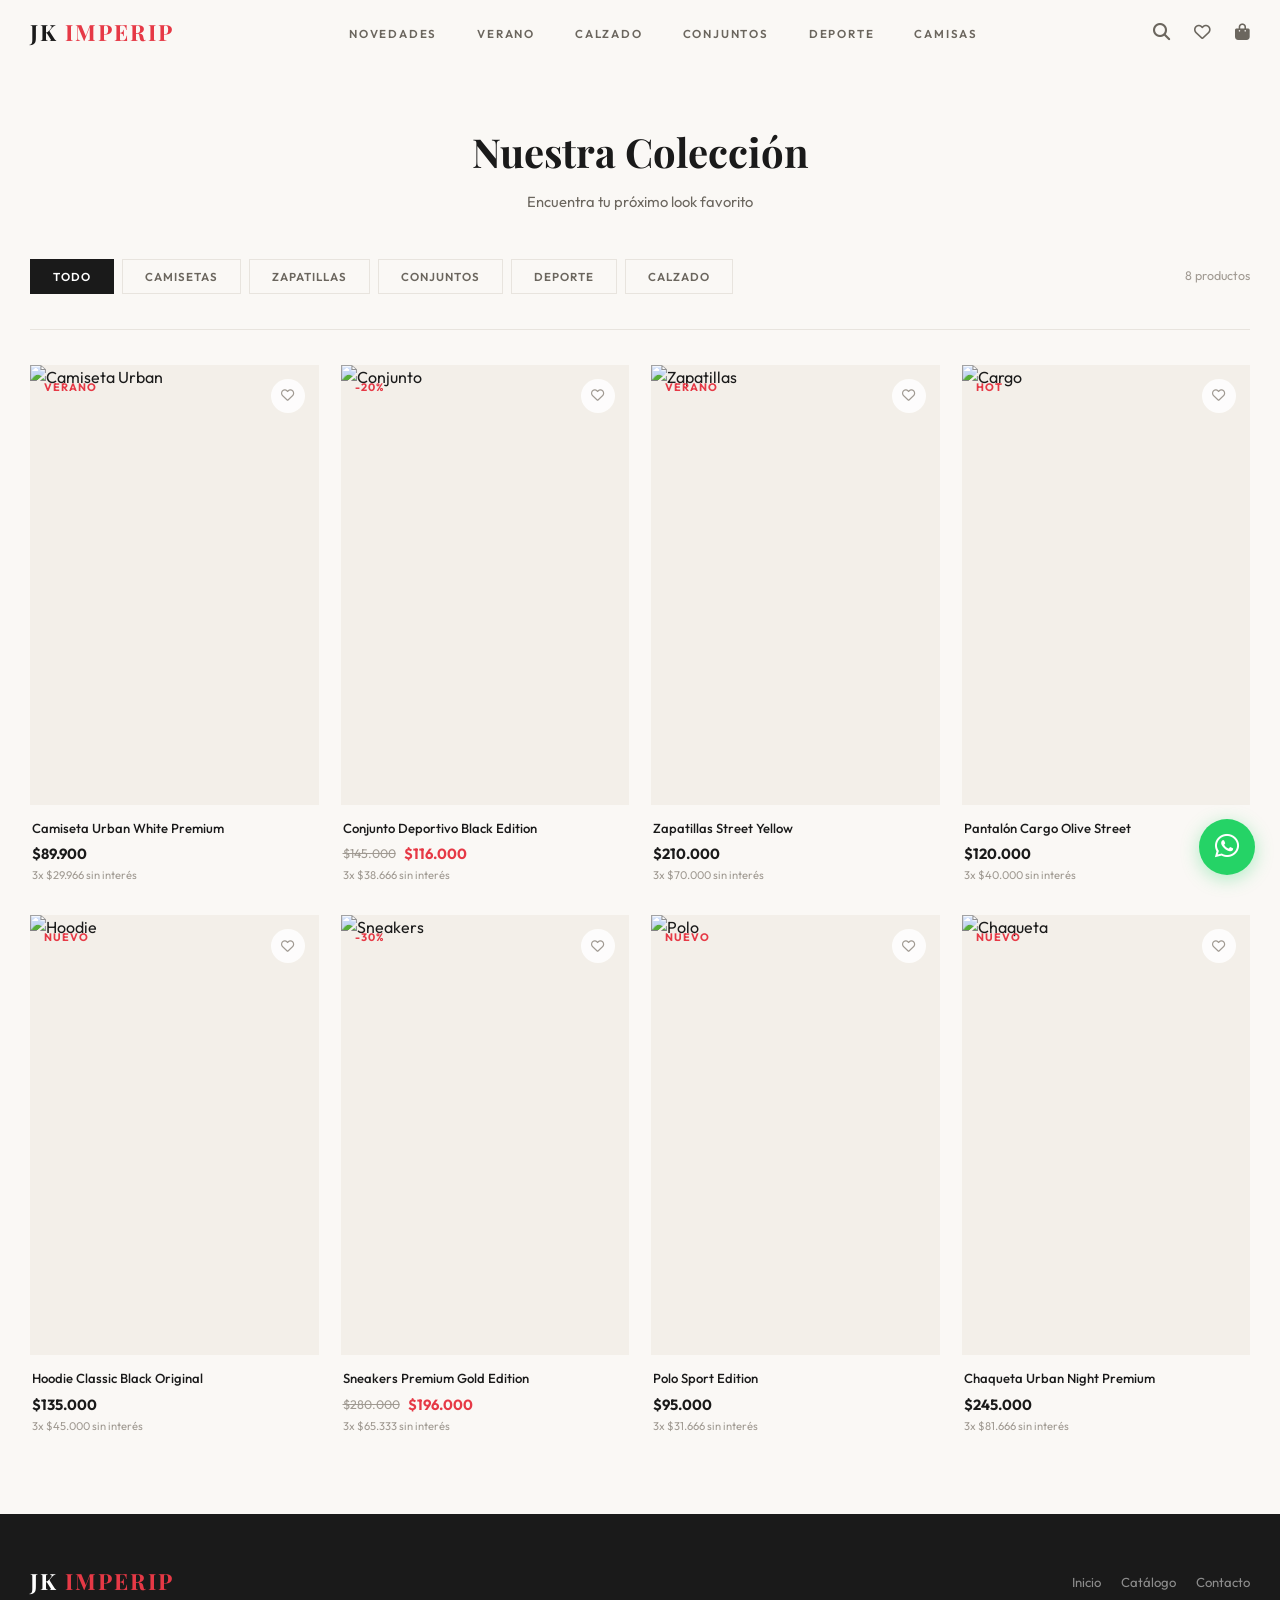
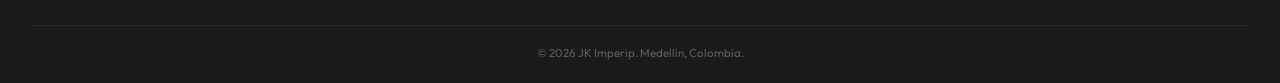
==== catalogo.html @ 135c091f "Add files via upload" ====
<!DOCTYPE html>
<html lang="es">

<head>
    <meta charset="UTF-8">
    <meta name="viewport" content="width=device-width, initial-scale=1.0">
    <title>Catálogo | JK Imperip</title>
    <meta name="description"
        content="Explora la colección completa de JK Imperip. Zapatillas, conjuntos, camisetas y más en moda urbana colombiana.">
    <link rel="preconnect" href="https://fonts.googleapis.com">
    <link rel="preconnect" href="https://fonts.gstatic.com" crossorigin>
    <link
        href="https://fonts.googleapis.com/css2?family=Playfair+Display:ital,wght@0,400;0,500;0,600;0,700;0,800;1,400&family=Outfit:wght@300;400;500;600;700;800&display=swap"
        rel="stylesheet">
    <link rel="stylesheet" href="https://cdnjs.cloudflare.com/ajax/libs/font-awesome/6.5.0/css/all.min.css">
    <style>
        *,
        *::before,
        *::after {
            margin: 0;
            padding: 0;
            box-sizing: border-box
        }

        html {
            scroll-behavior: smooth
        }

        body {
            font-family: 'Outfit', sans-serif;
            background: #faf8f5;
            color: #1a1a1a;
            line-height: 1.6;
            overflow-x: hidden;
            -webkit-font-smoothing: antialiased
        }

        a {
            text-decoration: none;
            color: inherit;
            transition: color .3s
        }

        ul {
            list-style: none
        }

        img {
            max-width: 100%;
            display: block
        }

        button {
            cursor: pointer;
            font-family: 'Outfit', sans-serif;
            border: none;
            background: none
        }

        :root {
            --black: #1a1a1a;
            --white: #fff;
            --cream: #faf8f5;
            --cream2: #f3efe9;
            --accent: #e63946;
            --gray-light: #e8e4de;
            --gray-mid: #a09a92;
            --gray-dark: #6b665e;
            --yellow: #FFD600;
            --font-display: 'Playfair Display', Georgia, serif;
            --font-body: 'Outfit', sans-serif
        }

        .container {
            max-width: 1280px;
            margin: 0 auto;
            padding: 0 30px
        }

        /* Header */
        .header {
            position: fixed;
            top: 0;
            left: 0;
            width: 100%;
            z-index: 1000;
            background: rgba(250, 248, 245, .96);
            backdrop-filter: blur(16px);
            transition: all .35s
        }

        .header.scrolled {
            box-shadow: 0 1px 12px rgba(0, 0, 0, .06)
        }

        .header-inner {
            display: flex;
            justify-content: space-between;
            align-items: center;
            height: 65px;
            max-width: 1280px;
            margin: 0 auto;
            padding: 0 30px
        }

        .logo {
            font-family: var(--font-display);
            font-size: 1.4rem;
            font-weight: 700;
            letter-spacing: 2px;
            text-transform: uppercase
        }

        .logo span {
            color: var(--accent)
        }

        .nav-links {
            display: flex;
            gap: 2.5rem
        }

        .nav-links a {
            font-size: .72rem;
            font-weight: 600;
            letter-spacing: 1.8px;
            text-transform: uppercase;
            color: var(--gray-dark);
            position: relative;
            padding: 4px 0
        }

        .nav-links a:hover {
            color: var(--black)
        }

        .nav-links a::after {
            content: '';
            position: absolute;
            bottom: -2px;
            left: 0;
            width: 0;
            height: 1.5px;
            background: var(--accent);
            transition: width .35s
        }

        .nav-links a:hover::after {
            width: 100%
        }

        .nav-right {
            display: flex;
            align-items: center;
            gap: 1.5rem
        }

        .nav-right a {
            font-size: 1.05rem;
            color: var(--gray-dark)
        }

        .nav-right a:hover {
            color: var(--accent)
        }

        .hamburger {
            display: none;
            flex-direction: column;
            gap: 5px;
            padding: 5px;
            cursor: pointer;
            z-index: 2001
        }

        .hamburger span {
            width: 22px;
            height: 1.5px;
            background: var(--black);
            transition: all .3s;
            display: block
        }

        .hamburger.active span:nth-child(1) {
            transform: rotate(45deg) translate(5px, 5px)
        }

        .hamburger.active span:nth-child(2) {
            opacity: 0
        }

        .hamburger.active span:nth-child(3) {
            transform: rotate(-45deg) translate(5px, -5px)
        }

        .mobile-menu {
            position: fixed;
            top: 0;
            right: -100%;
            width: 100%;
            height: 100vh;
            background: var(--cream);
            z-index: 2000;
            display: flex;
            flex-direction: column;
            justify-content: center;
            align-items: center;
            gap: 2.5rem;
            transition: right .4s
        }

        .mobile-menu.open {
            right: 0
        }

        .mobile-menu a {
            font-family: var(--font-display);
            font-size: 1.6rem;
            font-weight: 500;
            letter-spacing: 2px
        }

        .mobile-menu a:hover {
            color: var(--accent)
        }

        /* Page Title */
        .page-hero {
            padding-top: 120px;
            padding-bottom: 30px;
            text-align: center
        }

        .page-hero h1 {
            font-family: var(--font-display);
            font-size: 2.5rem;
            font-weight: 700;
            margin-bottom: 6px
        }

        .page-hero p {
            color: var(--gray-dark);
            font-size: .92rem
        }

        /* Filter */
        .filter-bar {
            display: flex;
            justify-content: space-between;
            align-items: center;
            flex-wrap: wrap;
            gap: 15px;
            padding: 15px 0 35px;
            border-bottom: 1px solid var(--gray-light);
            margin-bottom: 35px
        }

        .filter-tabs {
            display: flex;
            gap: 8px;
            flex-wrap: wrap
        }

        .filter-tab {
            padding: 9px 22px;
            border: 1px solid var(--gray-light);
            font-size: .72rem;
            font-weight: 600;
            letter-spacing: 1px;
            text-transform: uppercase;
            cursor: pointer;
            transition: all .3s;
            background: transparent;
            color: var(--gray-dark)
        }

        .filter-tab:hover,
        .filter-tab.active {
            background: var(--black);
            color: var(--white);
            border-color: var(--black)
        }

        .filter-count {
            font-size: .78rem;
            color: var(--gray-mid)
        }

        /* Product Grid */
        .product-grid {
            display: grid;
            grid-template-columns: repeat(4, 1fr);
            gap: 22px;
            padding-bottom: 70px
        }

        .pc {
            position: relative;
            overflow: hidden;
            cursor: pointer
        }

        .pc-img-wrap {
            position: relative;
            overflow: hidden;
            background: var(--cream2)
        }

        .pc-img-wrap img {
            width: 100%;
            height: 440px;
            object-fit: cover;
            transition: all .5s
        }

        .pc:hover .pc-img-wrap img {
            transform: scale(1.05)
        }

        .pc-tag {
            position: absolute;
            top: 14px;
            left: 14px;
            font-size: .68rem;
            font-weight: 700;
            letter-spacing: 1px;
            text-transform: uppercase;
            color: var(--accent);
            z-index: 5
        }

        .pc-wish {
            position: absolute;
            top: 14px;
            right: 14px;
            width: 34px;
            height: 34px;
            border-radius: 50%;
            background: rgba(255, 255, 255, .85);
            display: flex;
            align-items: center;
            justify-content: center;
            font-size: .85rem;
            color: var(--gray-mid);
            z-index: 5;
            transition: all .3s;
            cursor: pointer
        }

        .pc-wish:hover,
        .pc-wish.liked {
            color: var(--accent)
        }

        .pc-overlay {
            position: absolute;
            bottom: 0;
            left: 0;
            right: 0;
            background: rgba(255, 255, 255, .96);
            padding: 14px 16px;
            transform: translateY(100%);
            transition: transform .4s;
            z-index: 8
        }

        .pc:hover .pc-overlay {
            transform: translateY(0)
        }

        .pc-sizes {
            display: flex;
            gap: 6px;
            margin-bottom: 10px;
            justify-content: center
        }

        .pc-sizes span {
            width: 32px;
            height: 32px;
            border: 1px solid var(--gray-light);
            display: flex;
            align-items: center;
            justify-content: center;
            font-size: .65rem;
            font-weight: 600;
            cursor: pointer;
            transition: all .2s
        }

        .pc-sizes span:hover,
        .pc-sizes span.sel {
            background: var(--black);
            color: var(--white);
            border-color: var(--black)
        }

        .pc-add {
            width: 100%;
            padding: 11px;
            background: var(--black);
            color: var(--white);
            font-size: .7rem;
            font-weight: 700;
            letter-spacing: 2px;
            text-transform: uppercase;
            display: flex;
            align-items: center;
            justify-content: center;
            gap: 8px;
            transition: background .3s
        }

        .pc-add:hover {
            background: var(--accent)
        }

        .pc-info {
            padding: 14px 2px 8px
        }

        .pc-info h3 {
            font-size: .82rem;
            font-weight: 500;
            color: var(--black);
            margin-bottom: 5px;
            line-height: 1.4
        }

        .pc-price {
            display: flex;
            align-items: center;
            gap: 8px
        }

        .pc-price .old {
            font-size: .78rem;
            color: var(--gray-mid);
            text-decoration: line-through
        }

        .pc-price .now {
            font-size: .92rem;
            font-weight: 700;
            color: var(--accent)
        }

        .pc-price .regular {
            font-size: .92rem;
            font-weight: 700;
            color: var(--black)
        }

        .pc-installment {
            font-size: .7rem;
            color: var(--gray-mid);
            margin-top: 2px
        }

        /* Footer */
        .footer {
            background: var(--black);
            color: var(--white);
            padding: 50px 0 20px
        }

        .footer-inner {
            display: flex;
            justify-content: space-between;
            align-items: center;
            flex-wrap: wrap;
            gap: 20px
        }

        .footer-links {
            display: flex;
            gap: 20px
        }

        .footer-links a {
            color: rgba(255, 255, 255, .5);
            font-size: .82rem
        }

        .footer-links a:hover {
            color: var(--accent)
        }

        .footer-copy {
            width: 100%;
            text-align: center;
            margin-top: 25px;
            padding-top: 18px;
            border-top: 1px solid rgba(255, 255, 255, .06);
            color: rgba(255, 255, 255, .3);
            font-size: .72rem
        }

        /* WhatsApp */
        .wa-btn {
            position: fixed;
            bottom: 25px;
            right: 25px;
            width: 56px;
            height: 56px;
            border-radius: 50%;
            background: #25D366;
            color: #fff;
            font-size: 1.7rem;
            display: flex;
            align-items: center;
            justify-content: center;
            z-index: 999;
            box-shadow: 0 4px 18px rgba(37, 211, 102, .35);
            transition: all .3s
        }

        .wa-btn:hover {
            transform: scale(1.1);
            color: #fff
        }

        @media(max-width:1024px) {
            .nav-links {
                display: none
            }

            .hamburger {
                display: flex
            }

            .product-grid {
                grid-template-columns: repeat(2, 1fr)
            }
        }

        @media(max-width:600px) {
            .header-inner {
                height: 56px;
                padding: 0 16px
            }

            .container {
                padding: 0 16px
            }

            .page-hero {
                padding-top: 90px
            }

            .page-hero h1 {
                font-size: 1.8rem
            }

            .product-grid {
                grid-template-columns: repeat(2, 1fr);
                gap: 10px
            }

            .pc-img-wrap img {
                height: 260px
            }

            .pc-overlay {
                display: none
            }

            .filter-tab {
                padding: 7px 14px;
                font-size: .65rem
            }
        }
    </style>
</head>

<body>

    <header class="header" id="header">
        <div class="header-inner">
            <a href="index.html" class="logo">JK<span> Imperip</span></a>
            <ul class="nav-links">
                <li><a href="catalogo.html">Novedades</a></li>
                <li><a href="catalogo.html">Verano</a></li>
                <li><a href="catalogo.html">Calzado</a></li>
                <li><a href="catalogo.html">Conjuntos</a></li>
                <li><a href="catalogo.html">Deporte</a></li>
                <li><a href="catalogo.html">Camisas</a></li>
            </ul>
            <div class="nav-right">
                <a href="#"><i class="fa-solid fa-magnifying-glass"></i></a>
                <a href="#"><i class="fa-regular fa-heart"></i></a>
                <a href="#"><i class="fa-solid fa-bag-shopping"></i></a>
                <button class="hamburger" id="hamburger"><span></span><span></span><span></span></button>
            </div>
        </div>
    </header>

    <nav class="mobile-menu" id="mobileMenu">
        <a href="index.html">Inicio</a><a href="catalogo.html">Catálogo</a><a href="contacto.html">Contacto</a>
    </nav>

    <div class="container">
        <div class="page-hero">
            <h1>Nuestra Colección</h1>
            <p>Encuentra tu próximo look favorito</p>
        </div>

        <div class="filter-bar">
            <div class="filter-tabs">
                <button class="filter-tab active">Todo</button>
                <button class="filter-tab">Camisetas</button>
                <button class="filter-tab">Zapatillas</button>
                <button class="filter-tab">Conjuntos</button>
                <button class="filter-tab">Deporte</button>
                <button class="filter-tab">Calzado</button>
            </div>
            <span class="filter-count">8 productos</span>
        </div>

        <div class="product-grid">
            <div class="pc">
                <div class="pc-img-wrap"><span class="pc-tag">Verano</span><button class="pc-wish"><i
                            class="fa-regular fa-heart"></i></button><img
                        src="https://images.unsplash.com/photo-1521572163474-6864f9cf17ab?w=500&q=80"
                        alt="Camiseta Urban">
                    <div class="pc-overlay">
                        <div class="pc-sizes"><span>S</span><span class="sel">M</span><span>L</span><span>XL</span>
                        </div><button class="pc-add">Agregar al Carrito <i
                                class="fa-solid fa-chevron-right"></i></button>
                    </div>
                </div>
                <div class="pc-info">
                    <h3>Camiseta Urban White Premium</h3>
                    <div class="pc-price"><span class="regular">$89.900</span></div>
                    <p class="pc-installment">3x $29.966 sin interés</p>
                </div>
            </div>

            <div class="pc">
                <div class="pc-img-wrap"><span class="pc-tag">-20%</span><button class="pc-wish"><i
                            class="fa-regular fa-heart"></i></button><img
                        src="https://images.unsplash.com/photo-1515886657613-9f3515b0c78f?w=500&q=80" alt="Conjunto">
                    <div class="pc-overlay">
                        <div class="pc-sizes"><span>S</span><span>M</span><span class="sel">L</span><span>XL</span>
                        </div><button class="pc-add">Agregar al Carrito <i
                                class="fa-solid fa-chevron-right"></i></button>
                    </div>
                </div>
                <div class="pc-info">
                    <h3>Conjunto Deportivo Black Edition</h3>
                    <div class="pc-price"><span class="old">$145.000</span><span class="now">$116.000</span></div>
                    <p class="pc-installment">3x $38.666 sin interés</p>
                </div>
            </div>

            <div class="pc">
                <div class="pc-img-wrap"><span class="pc-tag">Verano</span><button class="pc-wish"><i
                            class="fa-regular fa-heart"></i></button><img
                        src="https://images.unsplash.com/photo-1542291026-7eec264c27ff?w=500&q=80" alt="Zapatillas">
                    <div class="pc-overlay">
                        <div class="pc-sizes"><span>38</span><span>39</span><span
                                class="sel">40</span><span>41</span><span>42</span></div><button class="pc-add">Agregar
                            al Carrito <i class="fa-solid fa-chevron-right"></i></button>
                    </div>
                </div>
                <div class="pc-info">
                    <h3>Zapatillas Street Yellow</h3>
                    <div class="pc-price"><span class="regular">$210.000</span></div>
                    <p class="pc-installment">3x $70.000 sin interés</p>
                </div>
            </div>

            <div class="pc">
                <div class="pc-img-wrap"><span class="pc-tag">Hot</span><button class="pc-wish"><i
                            class="fa-regular fa-heart"></i></button><img
                        src="https://images.unsplash.com/photo-1594938298603-c8148c4dae35?w=500&q=80" alt="Cargo">
                    <div class="pc-overlay">
                        <div class="pc-sizes"><span>28</span><span class="sel">30</span><span>32</span><span>34</span>
                        </div><button class="pc-add">Agregar al Carrito <i
                                class="fa-solid fa-chevron-right"></i></button>
                    </div>
                </div>
                <div class="pc-info">
                    <h3>Pantalón Cargo Olive Street</h3>
                    <div class="pc-price"><span class="regular">$120.000</span></div>
                    <p class="pc-installment">3x $40.000 sin interés</p>
                </div>
            </div>

            <div class="pc">
                <div class="pc-img-wrap"><span class="pc-tag">Nuevo</span><button class="pc-wish"><i
                            class="fa-regular fa-heart"></i></button><img
                        src="https://images.unsplash.com/photo-1576566588028-4147f3842f27?w=500&q=80" alt="Hoodie">
                    <div class="pc-overlay">
                        <div class="pc-sizes"><span>S</span><span>M</span><span>L</span><span class="sel">XL</span>
                        </div><button class="pc-add">Agregar al Carrito <i
                                class="fa-solid fa-chevron-right"></i></button>
                    </div>
                </div>
                <div class="pc-info">
                    <h3>Hoodie Classic Black Original</h3>
                    <div class="pc-price"><span class="regular">$135.000</span></div>
                    <p class="pc-installment">3x $45.000 sin interés</p>
                </div>
            </div>

            <div class="pc">
                <div class="pc-img-wrap"><span class="pc-tag">-30%</span><button class="pc-wish"><i
                            class="fa-regular fa-heart"></i></button><img
                        src="https://images.unsplash.com/photo-1539185441755-769473a23570?w=500&q=80" alt="Sneakers">
                    <div class="pc-overlay">
                        <div class="pc-sizes"><span>38</span><span>39</span><span class="sel">40</span><span>41</span>
                        </div><button class="pc-add">Agregar al Carrito <i
                                class="fa-solid fa-chevron-right"></i></button>
                    </div>
                </div>
                <div class="pc-info">
                    <h3>Sneakers Premium Gold Edition</h3>
                    <div class="pc-price"><span class="old">$280.000</span><span class="now">$196.000</span></div>
                    <p class="pc-installment">3x $65.333 sin interés</p>
                </div>
            </div>

            <div class="pc">
                <div class="pc-img-wrap"><span class="pc-tag">Nuevo</span><button class="pc-wish"><i
                            class="fa-regular fa-heart"></i></button><img
                        src="https://images.unsplash.com/photo-1618354691373-d851c5c3a990?w=500&q=80" alt="Polo">
                    <div class="pc-overlay">
                        <div class="pc-sizes"><span>S</span><span class="sel">M</span><span>L</span><span>XL</span>
                        </div><button class="pc-add">Agregar al Carrito <i
                                class="fa-solid fa-chevron-right"></i></button>
                    </div>
                </div>
                <div class="pc-info">
                    <h3>Polo Sport Edition</h3>
                    <div class="pc-price"><span class="regular">$95.000</span></div>
                    <p class="pc-installment">3x $31.666 sin interés</p>
                </div>
            </div>

            <div class="pc">
                <div class="pc-img-wrap"><span class="pc-tag">Nuevo</span><button class="pc-wish"><i
                            class="fa-regular fa-heart"></i></button><img
                        src="https://images.unsplash.com/photo-1551028719-00167b16eac5?w=500&q=80" alt="Chaqueta">
                    <div class="pc-overlay">
                        <div class="pc-sizes"><span>S</span><span class="sel">M</span><span>L</span><span>XL</span>
                        </div><button class="pc-add">Agregar al Carrito <i
                                class="fa-solid fa-chevron-right"></i></button>
                    </div>
                </div>
                <div class="pc-info">
                    <h3>Chaqueta Urban Night Premium</h3>
                    <div class="pc-price"><span class="regular">$245.000</span></div>
                    <p class="pc-installment">3x $81.666 sin interés</p>
                </div>
            </div>
        </div>
    </div>

    <footer class="footer">
        <div class="container">
            <div class="footer-inner">
                <div class="logo">JK<span> Imperip</span></div>
                <div class="footer-links"><a href="index.html">Inicio</a><a href="catalogo.html">Catálogo</a><a
                        href="contacto.html">Contacto</a></div>
            </div>
            <div class="footer-copy">
                <p>&copy; 2026 JK Imperip. Medellín, Colombia.</p>
            </div>
        </div>
    </footer>

    <a href="https://wa.me/573000000000" class="wa-btn" target="_blank" rel="noopener"><i
            class="fa-brands fa-whatsapp"></i></a>

    <script>
        document.addEventListener('DOMContentLoaded', function () {
            var hb = document.getElementById('hamburger'), mm = document.getElementById('mobileMenu');
            hb.addEventListener('click', function () { hb.classList.toggle('active'); mm.classList.toggle('open'); document.body.style.overflow = mm.classList.contains('open') ? 'hidden' : ''; });
            window.addEventListener('scroll', function () { document.getElementById('header').classList.toggle('scrolled', window.scrollY > 40); });
            var tabs = document.querySelectorAll('.filter-tab');
            for (var i = 0; i < tabs.length; i++) { tabs[i].addEventListener('click', function () { for (var j = 0; j < tabs.length; j++)tabs[j].classList.remove('active'); this.classList.add('active'); }); }
            var hearts = document.querySelectorAll('.pc-wish');
            for (var h = 0; h < hearts.length; h++) { hearts[h].addEventListener('click', function () { this.classList.toggle('liked'); var ic = this.querySelector('i'); if (this.classList.contains('liked')) { ic.classList.remove('fa-regular'); ic.classList.add('fa-solid'); } else { ic.classList.remove('fa-solid'); ic.classList.add('fa-regular'); } }); }
            var sizes = document.querySelectorAll('.pc-sizes span');
            for (var s = 0; s < sizes.length; s++) { sizes[s].addEventListener('click', function (e) { e.stopPropagation(); var sb = this.parentElement.querySelectorAll('span'); for (var k = 0; k < sb.length; k++)sb[k].classList.remove('sel'); this.classList.add('sel'); }); }
        });
    </script>
</body>

</html>
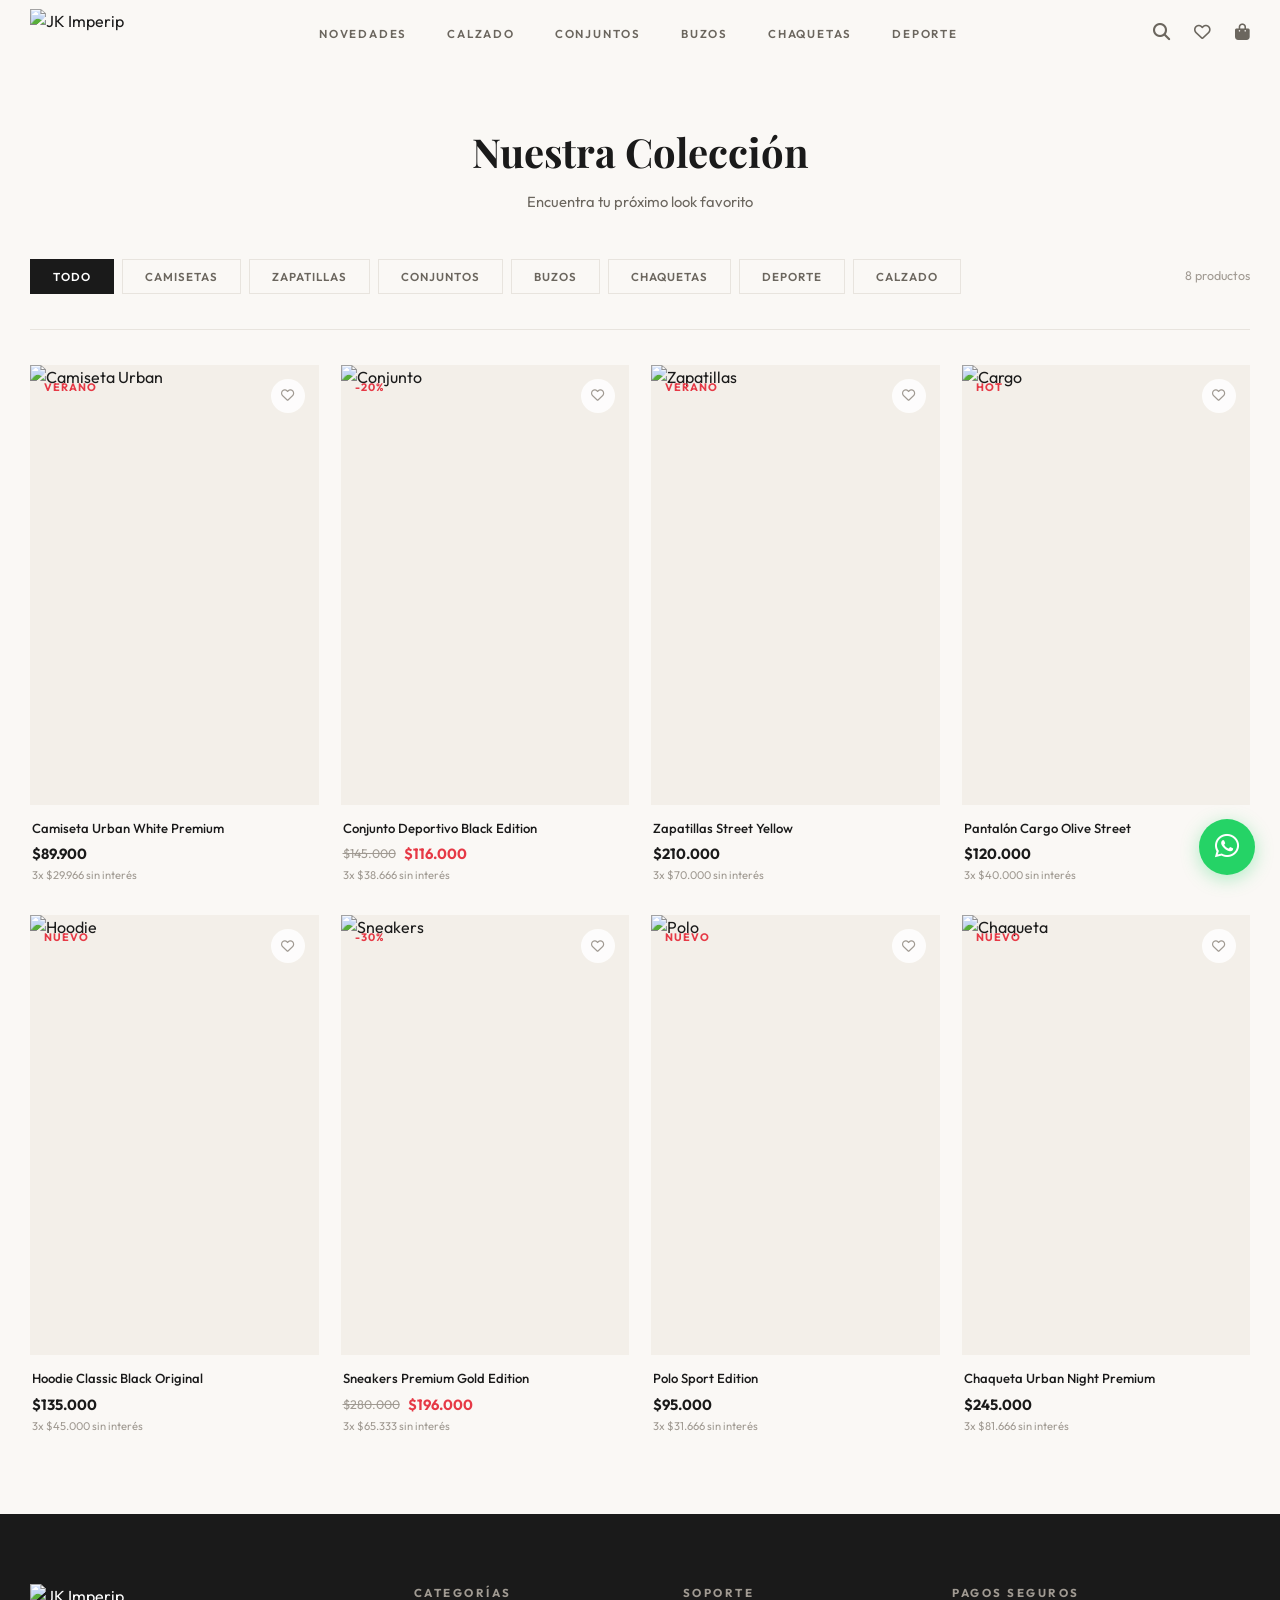
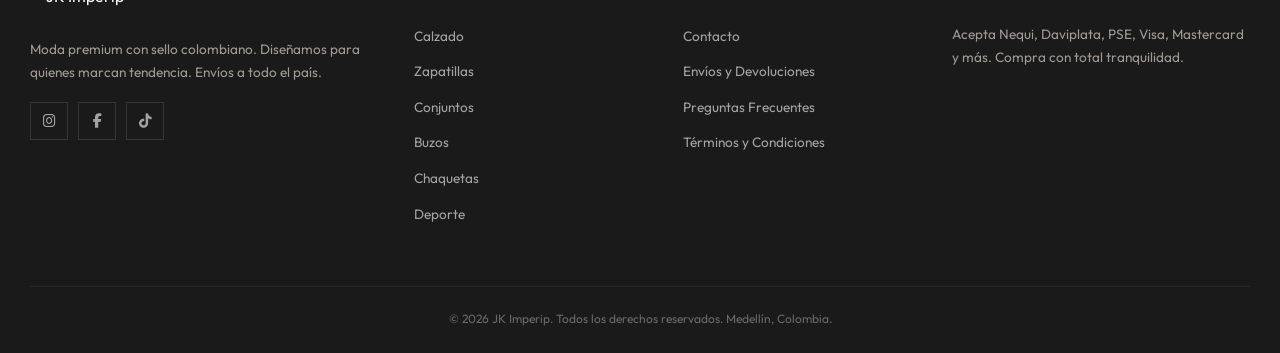
==== commit 2c6da244: "Add files via upload" ====
--- a/catalogo.html
+++ b/catalogo.html
@@ -104,15 +104,23 @@
         }
 
         .logo {
-            font-family: var(--font-display);
-            font-size: 1.4rem;
-            font-weight: 700;
-            letter-spacing: 2px;
-            text-transform: uppercase
-        }
-
-        .logo span {
-            color: var(--accent)
+            display: flex;
+            align-items: center
+        }
+
+        .logo img {
+            height: 48px;
+            width: auto;
+            object-fit: contain;
+            transition: opacity .3s
+        }
+
+        .logo:hover img {
+            opacity: 0.85
+        }
+
+        .footer .logo img {
+            height: 40px
         }
 
         .nav-links {
@@ -461,39 +469,78 @@
         .footer {
             background: var(--black);
             color: var(--white);
-            padding: 50px 0 20px
-        }
-
-        .footer-inner {
-            display: flex;
-            justify-content: space-between;
+            padding: 70px 0 25px
+        }
+
+        .footer-grid {
+            display: grid;
+            grid-template-columns: 1.5fr 1fr 1fr 1.3fr;
+            gap: 40px;
+            margin-bottom: 50px
+        }
+
+        .footer-col .logo {
+            margin-bottom: 14px
+        }
+
+        .footer-col>p {
+            color: var(--gray-mid);
+            font-size: .85rem;
+            line-height: 1.7
+        }
+
+        .footer-col h4 {
+            font-size: .72rem;
+            font-weight: 700;
+            text-transform: uppercase;
+            letter-spacing: 2.5px;
+            margin-bottom: 20px;
+            color: var(--gray-mid)
+        }
+
+        .footer-col ul li {
+            margin-bottom: 10px
+        }
+
+        .footer-col ul li a {
+            color: rgba(255, 255, 255, .6);
+            font-size: .85rem
+        }
+
+        .footer-col ul li a:hover {
+            color: #FFD600
+        }
+
+        .social-icons {
+            display: flex;
+            gap: 10px;
+            margin-top: 18px
+        }
+
+        .social-icons a {
+            width: 38px;
+            height: 38px;
+            border: 1px solid rgba(255, 255, 255, .12);
+            display: flex;
             align-items: center;
-            flex-wrap: wrap;
-            gap: 20px
-        }
-
-        .footer-links {
-            display: flex;
-            gap: 20px
-        }
-
-        .footer-links a {
-            color: rgba(255, 255, 255, .5);
-            font-size: .82rem
-        }
-
-        .footer-links a:hover {
-            color: var(--accent)
-        }
-
-        .footer-copy {
-            width: 100%;
+            justify-content: center;
+            color: rgba(255, 255, 255, .6);
+            font-size: .9rem;
+            transition: all .3s
+        }
+
+        .social-icons a:hover {
+            background: var(--accent);
+            color: var(--white);
+            border-color: var(--accent)
+        }
+
+        .footer-bottom {
+            border-top: 1px solid rgba(255, 255, 255, .06);
+            padding-top: 22px;
             text-align: center;
-            margin-top: 25px;
-            padding-top: 18px;
-            border-top: 1px solid rgba(255, 255, 255, .06);
-            color: rgba(255, 255, 255, .3);
-            font-size: .72rem
+            color: rgba(255, 255, 255, .35);
+            font-size: .75rem
         }
 
         /* WhatsApp */
@@ -512,7 +559,8 @@
             justify-content: center;
             z-index: 999;
             box-shadow: 0 4px 18px rgba(37, 211, 102, .35);
-            transition: all .3s
+            transition: all .3s;
+            animation: wapulse 2.5s infinite
         }
 
         .wa-btn:hover {
@@ -520,6 +568,18 @@
             color: #fff
         }
 
+        @keyframes wapulse {
+
+            0%,
+            100% {
+                box-shadow: 0 4px 18px rgba(37, 211, 102, .35)
+            }
+
+            50% {
+                box-shadow: 0 4px 30px rgba(37, 211, 102, .6)
+            }
+        }
+
         @media(max-width:1024px) {
             .nav-links {
                 display: none
@@ -531,6 +591,11 @@
 
             .product-grid {
                 grid-template-columns: repeat(2, 1fr)
+            }
+
+            .footer-grid {
+                grid-template-columns: 1fr 1fr;
+                gap: 30px
             }
         }
 
@@ -569,6 +634,11 @@
                 padding: 7px 14px;
                 font-size: .65rem
             }
+
+            .footer-grid {
+                grid-template-columns: 1fr;
+                gap: 25px
+            }
         }
     </style>
 </head>
@@ -577,26 +647,33 @@
 
     <header class="header" id="header">
         <div class="header-inner">
-            <a href="index.html" class="logo">JK<span> Imperip</span></a>
+            <a href="index.html" class="logo"><img
+                    src="https://cdn.shopify.com/s/files/1/0999/1615/2913/files/image_Pippit_202602232041-removebg-preview.png?v=1771897354"
+                    alt="JK Imperip"></a>
             <ul class="nav-links">
                 <li><a href="catalogo.html">Novedades</a></li>
-                <li><a href="catalogo.html">Verano</a></li>
                 <li><a href="catalogo.html">Calzado</a></li>
                 <li><a href="catalogo.html">Conjuntos</a></li>
+                <li><a href="index.html#buzos">Buzos</a></li>
+                <li><a href="index.html#chaquetas">Chaquetas</a></li>
                 <li><a href="catalogo.html">Deporte</a></li>
-                <li><a href="catalogo.html">Camisas</a></li>
             </ul>
             <div class="nav-right">
-                <a href="#"><i class="fa-solid fa-magnifying-glass"></i></a>
-                <a href="#"><i class="fa-regular fa-heart"></i></a>
-                <a href="#"><i class="fa-solid fa-bag-shopping"></i></a>
-                <button class="hamburger" id="hamburger"><span></span><span></span><span></span></button>
+                <a href="#" title="Buscar"><i class="fa-solid fa-magnifying-glass"></i></a>
+                <a href="#" title="Favoritos"><i class="fa-regular fa-heart"></i></a>
+                <a href="#" title="Carrito"><i class="fa-solid fa-bag-shopping"></i></a>
+                <button class="hamburger" id="hamburger"
+                    aria-label="Menú"><span></span><span></span><span></span></button>
             </div>
         </div>
     </header>
 
     <nav class="mobile-menu" id="mobileMenu">
-        <a href="index.html">Inicio</a><a href="catalogo.html">Catálogo</a><a href="contacto.html">Contacto</a>
+        <a href="index.html">Inicio</a>
+        <a href="catalogo.html">Catálogo</a>
+        <a href="index.html#buzos">Buzos</a>
+        <a href="index.html#chaquetas">Chaquetas</a>
+        <a href="contacto.html">Contacto</a>
     </nav>
 
     <div class="container">
@@ -611,6 +688,8 @@
                 <button class="filter-tab">Camisetas</button>
                 <button class="filter-tab">Zapatillas</button>
                 <button class="filter-tab">Conjuntos</button>
+                <button class="filter-tab">Buzos</button>
+                <button class="filter-tab">Chaquetas</button>
                 <button class="filter-tab">Deporte</button>
                 <button class="filter-tab">Calzado</button>
             </div>
@@ -619,8 +698,8 @@
 
         <div class="product-grid">
             <div class="pc">
-                <div class="pc-img-wrap"><span class="pc-tag">Verano</span><button class="pc-wish"><i
-                            class="fa-regular fa-heart"></i></button><img
+                <div class="pc-img-wrap"><span class="pc-tag">Verano</span><button class="pc-wish"
+                        aria-label="Favorito"><i class="fa-regular fa-heart"></i></button><img
                         src="https://images.unsplash.com/photo-1521572163474-6864f9cf17ab?w=500&q=80"
                         alt="Camiseta Urban">
                     <div class="pc-overlay">
@@ -637,8 +716,8 @@
             </div>
 
             <div class="pc">
-                <div class="pc-img-wrap"><span class="pc-tag">-20%</span><button class="pc-wish"><i
-                            class="fa-regular fa-heart"></i></button><img
+                <div class="pc-img-wrap"><span class="pc-tag">-20%</span><button class="pc-wish"
+                        aria-label="Favorito"><i class="fa-regular fa-heart"></i></button><img
                         src="https://images.unsplash.com/photo-1515886657613-9f3515b0c78f?w=500&q=80" alt="Conjunto">
                     <div class="pc-overlay">
                         <div class="pc-sizes"><span>S</span><span>M</span><span class="sel">L</span><span>XL</span>
@@ -654,8 +733,8 @@
             </div>
 
             <div class="pc">
-                <div class="pc-img-wrap"><span class="pc-tag">Verano</span><button class="pc-wish"><i
-                            class="fa-regular fa-heart"></i></button><img
+                <div class="pc-img-wrap"><span class="pc-tag">Verano</span><button class="pc-wish"
+                        aria-label="Favorito"><i class="fa-regular fa-heart"></i></button><img
                         src="https://images.unsplash.com/photo-1542291026-7eec264c27ff?w=500&q=80" alt="Zapatillas">
                     <div class="pc-overlay">
                         <div class="pc-sizes"><span>38</span><span>39</span><span
@@ -671,7 +750,7 @@
             </div>
 
             <div class="pc">
-                <div class="pc-img-wrap"><span class="pc-tag">Hot</span><button class="pc-wish"><i
+                <div class="pc-img-wrap"><span class="pc-tag">Hot</span><button class="pc-wish" aria-label="Favorito"><i
                             class="fa-regular fa-heart"></i></button><img
                         src="https://images.unsplash.com/photo-1594938298603-c8148c4dae35?w=500&q=80" alt="Cargo">
                     <div class="pc-overlay">
@@ -688,8 +767,8 @@
             </div>
 
             <div class="pc">
-                <div class="pc-img-wrap"><span class="pc-tag">Nuevo</span><button class="pc-wish"><i
-                            class="fa-regular fa-heart"></i></button><img
+                <div class="pc-img-wrap"><span class="pc-tag">Nuevo</span><button class="pc-wish"
+                        aria-label="Favorito"><i class="fa-regular fa-heart"></i></button><img
                         src="https://images.unsplash.com/photo-1576566588028-4147f3842f27?w=500&q=80" alt="Hoodie">
                     <div class="pc-overlay">
                         <div class="pc-sizes"><span>S</span><span>M</span><span>L</span><span class="sel">XL</span>
@@ -705,8 +784,8 @@
             </div>
 
             <div class="pc">
-                <div class="pc-img-wrap"><span class="pc-tag">-30%</span><button class="pc-wish"><i
-                            class="fa-regular fa-heart"></i></button><img
+                <div class="pc-img-wrap"><span class="pc-tag">-30%</span><button class="pc-wish"
+                        aria-label="Favorito"><i class="fa-regular fa-heart"></i></button><img
                         src="https://images.unsplash.com/photo-1539185441755-769473a23570?w=500&q=80" alt="Sneakers">
                     <div class="pc-overlay">
                         <div class="pc-sizes"><span>38</span><span>39</span><span class="sel">40</span><span>41</span>
@@ -722,8 +801,8 @@
             </div>
 
             <div class="pc">
-                <div class="pc-img-wrap"><span class="pc-tag">Nuevo</span><button class="pc-wish"><i
-                            class="fa-regular fa-heart"></i></button><img
+                <div class="pc-img-wrap"><span class="pc-tag">Nuevo</span><button class="pc-wish"
+                        aria-label="Favorito"><i class="fa-regular fa-heart"></i></button><img
                         src="https://images.unsplash.com/photo-1618354691373-d851c5c3a990?w=500&q=80" alt="Polo">
                     <div class="pc-overlay">
                         <div class="pc-sizes"><span>S</span><span class="sel">M</span><span>L</span><span>XL</span>
@@ -739,8 +818,8 @@
             </div>
 
             <div class="pc">
-                <div class="pc-img-wrap"><span class="pc-tag">Nuevo</span><button class="pc-wish"><i
-                            class="fa-regular fa-heart"></i></button><img
+                <div class="pc-img-wrap"><span class="pc-tag">Nuevo</span><button class="pc-wish"
+                        aria-label="Favorito"><i class="fa-regular fa-heart"></i></button><img
                         src="https://images.unsplash.com/photo-1551028719-00167b16eac5?w=500&q=80" alt="Chaqueta">
                     <div class="pc-overlay">
                         <div class="pc-sizes"><span>S</span><span class="sel">M</span><span>L</span><span>XL</span>
@@ -757,15 +836,49 @@
         </div>
     </div>
 
+    <!-- ============ FOOTER ============ -->
     <footer class="footer">
         <div class="container">
-            <div class="footer-inner">
-                <div class="logo">JK<span> Imperip</span></div>
-                <div class="footer-links"><a href="index.html">Inicio</a><a href="catalogo.html">Catálogo</a><a
-                        href="contacto.html">Contacto</a></div>
-            </div>
-            <div class="footer-copy">
-                <p>&copy; 2026 JK Imperip. Medellín, Colombia.</p>
+            <div class="footer-grid">
+                <div class="footer-col">
+                    <a href="index.html" class="logo"><img
+                            src="https://cdn.shopify.com/s/files/1/0999/1615/2913/files/image_Pippit_202602232041-removebg-preview.png?v=1771897354"
+                            alt="JK Imperip"></a>
+                    <p>Moda premium con sello colombiano. Diseñamos para quienes marcan tendencia. Envíos a todo el
+                        país.</p>
+                    <div class="social-icons">
+                        <a href="#" title="Instagram"><i class="fa-brands fa-instagram"></i></a>
+                        <a href="#" title="Facebook"><i class="fa-brands fa-facebook-f"></i></a>
+                        <a href="#" title="TikTok"><i class="fa-brands fa-tiktok"></i></a>
+                    </div>
+                </div>
+                <div class="footer-col">
+                    <h4>Categorías</h4>
+                    <ul>
+                        <li><a href="catalogo.html">Calzado</a></li>
+                        <li><a href="catalogo.html">Zapatillas</a></li>
+                        <li><a href="catalogo.html">Conjuntos</a></li>
+                        <li><a href="index.html#buzos">Buzos</a></li>
+                        <li><a href="index.html#chaquetas">Chaquetas</a></li>
+                        <li><a href="catalogo.html">Deporte</a></li>
+                    </ul>
+                </div>
+                <div class="footer-col">
+                    <h4>Soporte</h4>
+                    <ul>
+                        <li><a href="contacto.html">Contacto</a></li>
+                        <li><a href="#">Envíos y Devoluciones</a></li>
+                        <li><a href="#">Preguntas Frecuentes</a></li>
+                        <li><a href="#">Términos y Condiciones</a></li>
+                    </ul>
+                </div>
+                <div class="footer-col">
+                    <h4>Pagos Seguros</h4>
+                    <p>Acepta Nequi, Daviplata, PSE, Visa, Mastercard y más. Compra con total tranquilidad.</p>
+                </div>
+            </div>
+            <div class="footer-bottom">
+                <p>&copy; 2026 JK Imperip. Todos los derechos reservados. Medellín, Colombia.</p>
             </div>
         </div>
     </footer>
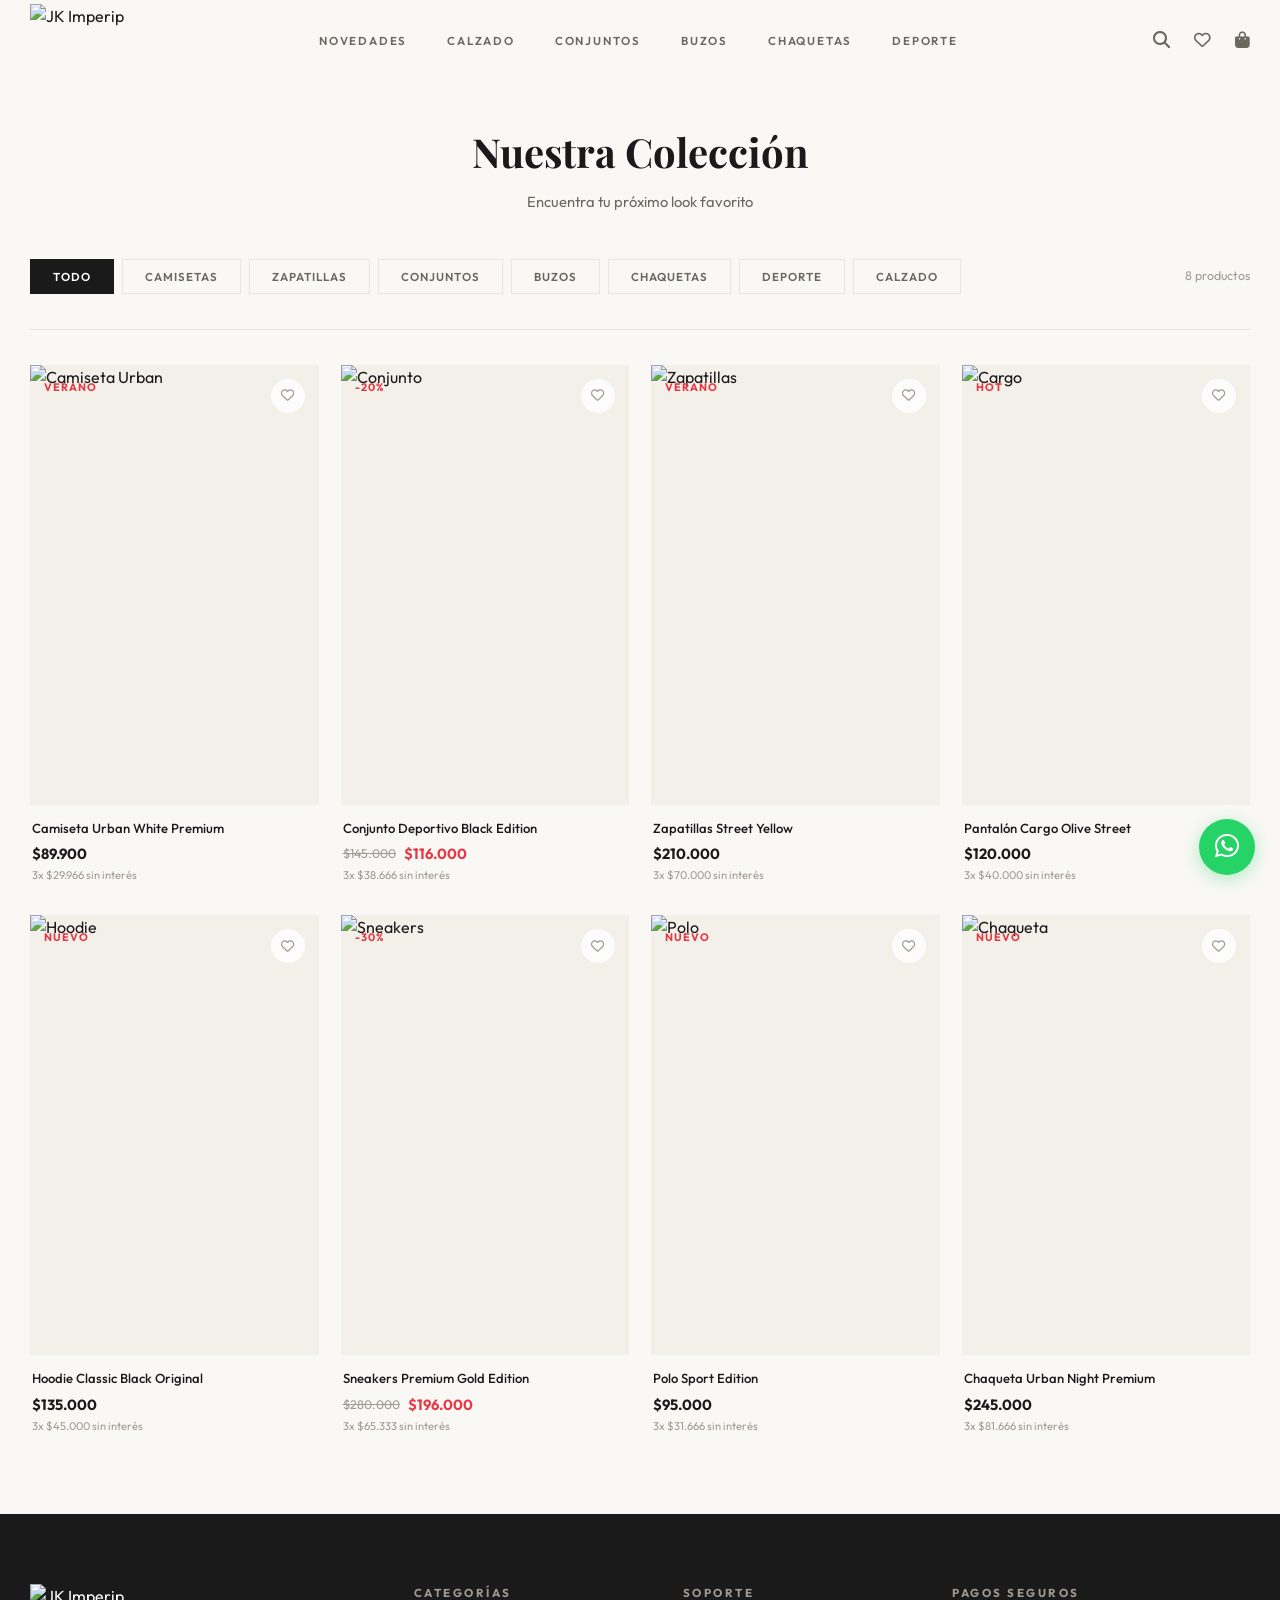
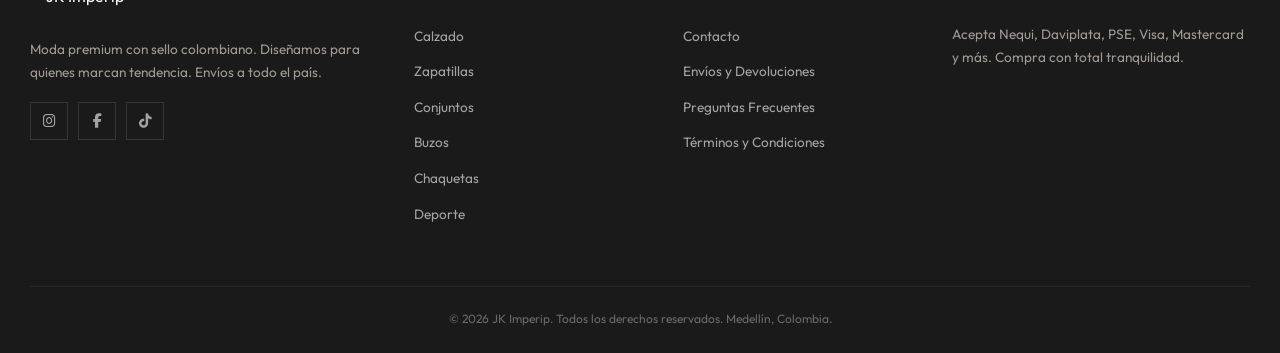
==== commit 7e07aa87: "Add files via upload" ====
--- a/catalogo.html
+++ b/catalogo.html
@@ -97,7 +97,7 @@
             display: flex;
             justify-content: space-between;
             align-items: center;
-            height: 65px;
+            height: 80px;
             max-width: 1280px;
             margin: 0 auto;
             padding: 0 30px
@@ -109,7 +109,7 @@
         }
 
         .logo img {
-            height: 48px;
+            height: 72px;
             width: auto;
             object-fit: contain;
             transition: opacity .3s
@@ -638,6 +638,820 @@
             .footer-grid {
                 grid-template-columns: 1fr;
                 gap: 25px
+            }
+
+            .pdm-layout {
+                flex-direction: column
+            }
+
+            .pdm-gallery {
+                flex-direction: column-reverse;
+                max-width: 100%
+            }
+
+            .pdm-thumbs {
+                flex-direction: row;
+                max-height: none;
+                overflow-x: auto;
+                overflow-y: hidden;
+                gap: 8px
+            }
+
+            .pdm-thumb {
+                width: 56px;
+                height: 56px
+            }
+
+            .pdm-main-img {
+                height: 380px
+            }
+
+            .pdm-info {
+                padding: 20px
+            }
+
+            .pdm-title {
+                font-size: 1.2rem
+            }
+
+            .pdm-price-now {
+                font-size: 1.8rem
+            }
+
+            .pdm-actions {
+                flex-direction: column
+            }
+
+            .pdm-qty {
+                width: 100%;
+                justify-content: center
+            }
+
+            .pdm-add-cart {
+                width: 100%
+            }
+
+            .pdm-wa-row {
+                flex-direction: column
+            }
+
+            .pdm-wa-btn {
+                flex: 1
+            }
+
+            .pdm-wish-btn {
+                width: 100%
+            }
+        }
+
+        /* ── PRODUCT DETAIL MODAL ── */
+        .pdm-overlay {
+            position: fixed;
+            inset: 0;
+            background: rgba(0, 0, 0, .55);
+            z-index: 5000;
+            opacity: 0;
+            visibility: hidden;
+            transition: all .3s;
+            overflow-y: auto;
+            display: flex;
+            align-items: flex-start;
+            justify-content: center;
+            padding: 30px 20px
+        }
+
+        .pdm-overlay.open {
+            opacity: 1;
+            visibility: visible
+        }
+
+        .pdm-container {
+            background: var(--white);
+            border-radius: 12px;
+            max-width: 1100px;
+            width: 100%;
+            position: relative;
+            transform: translateY(30px) scale(.97);
+            transition: transform .35s;
+            overflow: hidden
+        }
+
+        .pdm-overlay.open .pdm-container {
+            transform: translateY(0) scale(1)
+        }
+
+        .pdm-close {
+            position: absolute;
+            top: 16px;
+            right: 16px;
+            width: 40px;
+            height: 40px;
+            border-radius: 50%;
+            background: rgba(0, 0, 0, .06);
+            border: none;
+            display: flex;
+            align-items: center;
+            justify-content: center;
+            font-size: 1.1rem;
+            color: var(--black);
+            cursor: pointer;
+            z-index: 10;
+            transition: all .3s
+        }
+
+        .pdm-close:hover {
+            background: rgba(0, 0, 0, .12)
+        }
+
+        .pdm-layout {
+            display: flex;
+            gap: 0
+        }
+
+        .pdm-gallery {
+            flex: 0 0 55%;
+            display: flex;
+            gap: 10px;
+            padding: 24px;
+            background: var(--cream)
+        }
+
+        .pdm-thumbs {
+            display: flex;
+            flex-direction: column;
+            gap: 10px;
+            overflow-y: auto;
+            max-height: 520px
+        }
+
+        .pdm-thumb {
+            width: 68px;
+            height: 68px;
+            border-radius: 6px;
+            overflow: hidden;
+            cursor: pointer;
+            border: 2px solid transparent;
+            transition: border-color .2s;
+            flex-shrink: 0
+        }
+
+        .pdm-thumb.active {
+            border-color: var(--black)
+        }
+
+        .pdm-thumb img {
+            width: 100%;
+            height: 100%;
+            object-fit: cover
+        }
+
+        .pdm-main {
+            flex: 1;
+            position: relative;
+            border-radius: 8px;
+            overflow: hidden
+        }
+
+        .pdm-main-img {
+            width: 100%;
+            height: 520px;
+            object-fit: cover;
+            display: block
+        }
+
+        .pdm-nav {
+            position: absolute;
+            top: 50%;
+            transform: translateY(-50%);
+            width: 38px;
+            height: 38px;
+            border-radius: 50%;
+            background: rgba(255, 255, 255, .9);
+            border: none;
+            display: flex;
+            align-items: center;
+            justify-content: center;
+            cursor: pointer;
+            font-size: .9rem;
+            color: var(--black);
+            transition: all .2s;
+            box-shadow: 0 2px 8px rgba(0, 0, 0, .1)
+        }
+
+        .pdm-nav:hover {
+            background: var(--white);
+            box-shadow: 0 2px 12px rgba(0, 0, 0, .2)
+        }
+
+        .pdm-nav.prev {
+            left: 12px
+        }
+
+        .pdm-nav.next {
+            right: 12px
+        }
+
+        .pdm-share {
+            position: absolute;
+            top: 12px;
+            right: 12px;
+            width: 36px;
+            height: 36px;
+            border-radius: 50%;
+            background: rgba(255, 255, 255, .9);
+            border: none;
+            display: flex;
+            align-items: center;
+            justify-content: center;
+            cursor: pointer;
+            font-size: .85rem;
+            color: var(--gray-dark)
+        }
+
+        .pdm-info {
+            flex: 0 0 45%;
+            padding: 32px 30px;
+            overflow-y: auto;
+            max-height: 580px
+        }
+
+        .pdm-breadcrumb {
+            font-size: .72rem;
+            color: var(--gray-mid);
+            margin-bottom: 14px;
+            letter-spacing: .3px
+        }
+
+        .pdm-breadcrumb span {
+            color: var(--black);
+            font-weight: 600
+        }
+
+        .pdm-title {
+            font-family: var(--font-body);
+            font-size: 1.35rem;
+            font-weight: 600;
+            line-height: 1.35;
+            margin-bottom: 6px;
+            color: var(--black)
+        }
+
+        .pdm-ref {
+            font-size: .72rem;
+            color: var(--gray-mid);
+            margin-bottom: 18px;
+            letter-spacing: .3px
+        }
+
+        .pdm-price-row {
+            display: flex;
+            align-items: baseline;
+            gap: 10px;
+            margin-bottom: 6px
+        }
+
+        .pdm-price-now {
+            font-size: 2.1rem;
+            font-weight: 800;
+            color: var(--black)
+        }
+
+        .pdm-price-old {
+            font-size: 1rem;
+            color: var(--gray-mid);
+            text-decoration: line-through
+        }
+
+        .pdm-discount {
+            font-size: .82rem;
+            font-weight: 700;
+            color: var(--accent)
+        }
+
+        .pdm-installments {
+            font-size: .78rem;
+            color: var(--gray-dark);
+            margin-bottom: 22px;
+            display: flex;
+            align-items: center;
+            gap: 6px
+        }
+
+        .pdm-installments .addi-badge {
+            display: inline-flex;
+            align-items: center;
+            justify-content: center;
+            width: 20px;
+            height: 20px;
+            border-radius: 50%;
+            background: #7B61FF;
+            color: white;
+            font-size: .6rem;
+            font-weight: 800
+        }
+
+        .pdm-section-label {
+            font-size: .78rem;
+            font-weight: 700;
+            text-transform: uppercase;
+            letter-spacing: .8px;
+            margin-bottom: 10px;
+            color: var(--black);
+            display: flex;
+            justify-content: space-between;
+            align-items: center
+        }
+
+        .pdm-size-guide {
+            font-size: .72rem;
+            font-weight: 600;
+            color: var(--black);
+            text-decoration: underline;
+            cursor: pointer;
+            text-transform: uppercase;
+            letter-spacing: .5px
+        }
+
+        .pdm-sizes {
+            display: flex;
+            flex-wrap: wrap;
+            gap: 8px;
+            margin-bottom: 20px
+        }
+
+        .pdm-size {
+            min-width: 44px;
+            height: 40px;
+            border: 1.5px solid #ddd;
+            border-radius: 6px;
+            background: var(--white);
+            font-size: .82rem;
+            font-weight: 600;
+            cursor: pointer;
+            transition: all .2s;
+            display: flex;
+            align-items: center;
+            justify-content: center;
+            padding: 0 12px;
+            color: var(--black)
+        }
+
+        .pdm-size:hover {
+            border-color: var(--black)
+        }
+
+        .pdm-size.active {
+            background: var(--black);
+            color: var(--white);
+            border-color: var(--black)
+        }
+
+        .pdm-size.out {
+            color: #ccc;
+            border-color: #eee;
+            cursor: not-allowed;
+            position: relative
+        }
+
+        .pdm-size.out::after {
+            content: '';
+            position: absolute;
+            width: 100%;
+            height: 1px;
+            background: #ccc;
+            transform: rotate(-45deg)
+        }
+
+        .pdm-color-row {
+            margin-bottom: 20px
+        }
+
+        .pdm-color-label {
+            font-size: .78rem;
+            font-weight: 700;
+            margin-bottom: 8px;
+            color: var(--black)
+        }
+
+        .pdm-color-label span {
+            font-weight: 400;
+            color: var(--gray-dark)
+        }
+
+        .pdm-swatches {
+            display: flex;
+            gap: 8px
+        }
+
+        .pdm-swatch {
+            width: 30px;
+            height: 30px;
+            border-radius: 4px;
+            cursor: pointer;
+            border: 2px solid transparent;
+            transition: all .2s
+        }
+
+        .pdm-swatch.active {
+            border-color: var(--black);
+            box-shadow: 0 0 0 2px var(--white), 0 0 0 4px var(--black)
+        }
+
+        .pdm-actions {
+            display: flex;
+            gap: 12px;
+            margin-bottom: 12px;
+            align-items: stretch
+        }
+
+        .pdm-qty {
+            display: flex;
+            align-items: center;
+            border: 1.5px solid #ddd;
+            border-radius: 8px;
+            overflow: hidden
+        }
+
+        .pdm-qty button {
+            width: 40px;
+            height: 44px;
+            border: none;
+            background: none;
+            font-size: 1.1rem;
+            cursor: pointer;
+            color: var(--black);
+            transition: background .2s
+        }
+
+        .pdm-qty button:hover {
+            background: var(--cream)
+        }
+
+        .pdm-qty-val {
+            width: 36px;
+            text-align: center;
+            font-weight: 700;
+            font-size: .95rem
+        }
+
+        .pdm-add-cart {
+            flex: 1;
+            height: 46px;
+            border-radius: 25px;
+            background: var(--black);
+            color: var(--white);
+            font-size: .85rem;
+            font-weight: 700;
+            letter-spacing: .5px;
+            border: none;
+            cursor: pointer;
+            transition: all .3s
+        }
+
+        .pdm-add-cart:hover {
+            background: #333
+        }
+
+        .pdm-wa-row {
+            display: flex;
+            gap: 10px;
+            margin-bottom: 16px
+        }
+
+        .pdm-wa-btn {
+            flex: 1;
+            height: 46px;
+            border-radius: 25px;
+            border: 1.5px solid #25D366;
+            background: var(--white);
+            color: #25D366;
+            font-size: .85rem;
+            font-weight: 700;
+            display: flex;
+            align-items: center;
+            justify-content: center;
+            gap: 8px;
+            cursor: pointer;
+            transition: all .3s;
+            text-decoration: none
+        }
+
+        .pdm-wa-btn:hover {
+            background: #25D366;
+            color: var(--white)
+        }
+
+        .pdm-wa-btn i {
+            font-size: 1.2rem
+        }
+
+        .pdm-wish-btn {
+            width: 46px;
+            height: 46px;
+            border-radius: 8px;
+            border: 1.5px solid #ddd;
+            background: var(--white);
+            display: flex;
+            align-items: center;
+            justify-content: center;
+            cursor: pointer;
+            font-size: 1.1rem;
+            color: var(--gray-mid);
+            transition: all .2s
+        }
+
+        .pdm-wish-btn:hover,
+        .pdm-wish-btn.liked {
+            color: var(--accent);
+            border-color: var(--accent)
+        }
+
+        .pdm-extra-link {
+            font-size: .78rem;
+            color: var(--gray-dark);
+            text-align: center;
+            margin-bottom: 14px;
+            cursor: pointer
+        }
+
+        .pdm-extra-link:hover {
+            color: var(--black)
+        }
+
+        .pdm-details-toggle {
+            display: flex;
+            align-items: center;
+            gap: 6px;
+            font-size: .82rem;
+            font-weight: 600;
+            color: var(--black);
+            cursor: pointer;
+            padding: 12px 0;
+            border-top: 1px solid #eee;
+            user-select: none
+        }
+
+        .pdm-details-toggle i {
+            font-size: .7rem;
+            transition: transform .3s
+        }
+
+        .pdm-details-toggle.open i {
+            transform: rotate(90deg)
+        }
+
+        .pdm-details-body {
+            display: none;
+            padding: 0 0 16px;
+            font-size: .82rem;
+            color: var(--gray-dark);
+            line-height: 1.7
+        }
+
+        .pdm-details-body.show {
+            display: block
+        }
+
+        @media(max-width:992px) {
+            .pdm-layout {
+                flex-direction: column
+            }
+
+            .pdm-gallery {
+                flex: none;
+                max-width: 100%
+            }
+
+            .pdm-info {
+                flex: none;
+                max-height: none
+            }
+        }
+
+        /* ── WISHLIST BADGE ── */
+        .nav-right {
+            position: relative
+        }
+
+        #wishlistBtn {
+            position: relative
+        }
+
+        .wish-badge {
+            position: absolute;
+            top: -6px;
+            right: -8px;
+            background: var(--accent);
+            color: #fff;
+            font-size: .6rem;
+            font-weight: 700;
+            min-width: 16px;
+            height: 16px;
+            border-radius: 50%;
+            display: none;
+            align-items: center;
+            justify-content: center;
+            line-height: 1
+        }
+
+        .wish-badge.show {
+            display: flex
+        }
+
+        /* ── WISHLIST DRAWER ── */
+        .wl-overlay {
+            position: fixed;
+            inset: 0;
+            background: rgba(0, 0, 0, .45);
+            z-index: 3000;
+            opacity: 0;
+            visibility: hidden;
+            transition: all .35s;
+            -webkit-backdrop-filter: blur(4px);
+            backdrop-filter: blur(4px)
+        }
+
+        .wl-overlay.open {
+            opacity: 1;
+            visibility: visible
+        }
+
+        .wl-drawer {
+            position: fixed;
+            top: 0;
+            right: -420px;
+            width: 400px;
+            max-width: 92vw;
+            height: 100vh;
+            background: var(--cream);
+            z-index: 3001;
+            transition: right .4s cubic-bezier(.25, .8, .25, 1);
+            display: flex;
+            flex-direction: column;
+            box-shadow: -8px 0 40px rgba(0, 0, 0, .15)
+        }
+
+        .wl-overlay.open .wl-drawer {
+            right: 0
+        }
+
+        .wl-header {
+            display: flex;
+            justify-content: space-between;
+            align-items: center;
+            padding: 24px 28px;
+            border-bottom: 1px solid var(--gray-light)
+        }
+
+        .wl-header h3 {
+            font-family: var(--font-display);
+            font-size: 1.3rem;
+            font-weight: 700;
+            color: var(--black)
+        }
+
+        .wl-header .wl-count {
+            font-size: .78rem;
+            color: var(--gray-mid);
+            font-weight: 500;
+            margin-left: 8px
+        }
+
+        .wl-close {
+            font-size: 1.2rem;
+            color: var(--gray-dark);
+            cursor: pointer;
+            transition: color .2s;
+            background: none;
+            border: none;
+            padding: 6px
+        }
+
+        .wl-close:hover {
+            color: var(--accent)
+        }
+
+        .wl-body {
+            flex: 1;
+            overflow-y: auto;
+            padding: 20px 28px
+        }
+
+        .wl-empty {
+            display: flex;
+            flex-direction: column;
+            align-items: center;
+            justify-content: center;
+            height: 100%;
+            text-align: center;
+            color: var(--gray-mid)
+        }
+
+        .wl-empty i {
+            font-size: 3rem;
+            margin-bottom: 16px;
+            color: var(--gray-light)
+        }
+
+        .wl-empty h4 {
+            font-family: var(--font-display);
+            font-size: 1.1rem;
+            margin-bottom: 8px;
+            color: var(--black)
+        }
+
+        .wl-empty p {
+            font-size: .85rem;
+            line-height: 1.5;
+            max-width: 260px
+        }
+
+        .wl-item {
+            display: flex;
+            gap: 16px;
+            padding: 16px 0;
+            border-bottom: 1px solid rgba(0, 0, 0, .06);
+            align-items: center
+        }
+
+        .wl-item-img {
+            width: 80px;
+            height: 100px;
+            border-radius: 8px;
+            overflow: hidden;
+            flex-shrink: 0;
+            background: var(--cream2)
+        }
+
+        .wl-item-img img {
+            width: 100%;
+            height: 100%;
+            object-fit: cover
+        }
+
+        .wl-item-info {
+            flex: 1;
+            min-width: 0
+        }
+
+        .wl-item-info h4 {
+            font-size: .88rem;
+            font-weight: 600;
+            margin-bottom: 4px;
+            color: var(--black);
+            overflow: hidden;
+            text-overflow: ellipsis;
+            white-space: nowrap
+        }
+
+        .wl-item-info .wl-item-price {
+            font-size: .82rem;
+            font-weight: 700;
+            color: var(--accent)
+        }
+
+        .wl-item-remove {
+            background: none;
+            border: none;
+            color: var(--gray-mid);
+            font-size: .9rem;
+            cursor: pointer;
+            padding: 8px;
+            transition: color .2s;
+            flex-shrink: 0
+        }
+
+        .wl-item-remove:hover {
+            color: var(--accent)
+        }
+
+        .wl-footer {
+            padding: 20px 28px;
+            border-top: 1px solid var(--gray-light)
+        }
+
+        .wl-footer a {
+            display: block;
+            text-align: center;
+            background: var(--black);
+            color: #fff;
+            padding: 14px;
+            font-size: .82rem;
+            font-weight: 600;
+            letter-spacing: 1.5px;
+            text-transform: uppercase;
+            transition: background .3s
+        }
+
+        .wl-footer a:hover {
+            background: #333
+        }
+
+        @media(max-width:480px) {
+            .wl-drawer {
+                width: 100%;
+                max-width: 100%;
+                right: -100%
             }
         }
     </style>
@@ -660,7 +1474,8 @@
             </ul>
             <div class="nav-right">
                 <a href="#" title="Buscar"><i class="fa-solid fa-magnifying-glass"></i></a>
-                <a href="#" title="Favoritos"><i class="fa-regular fa-heart"></i></a>
+                <a href="#" title="Favoritos" id="wishlistBtn"><i class="fa-regular fa-heart"></i><span
+                        class="wish-badge" id="wishBadge"></span></a>
                 <a href="#" title="Carrito"><i class="fa-solid fa-bag-shopping"></i></a>
                 <button class="hamburger" id="hamburger"
                     aria-label="Menú"><span></span><span></span><span></span></button>
@@ -883,8 +1698,76 @@
         </div>
     </footer>
 
-    <a href="https://wa.me/573000000000" class="wa-btn" target="_blank" rel="noopener"><i
+    <a href="https://wa.me/573002963698" class="wa-btn" target="_blank" rel="noopener"><i
             class="fa-brands fa-whatsapp"></i></a>
+
+    <!-- ── PRODUCT DETAIL MODAL ── -->
+    <div class="pdm-overlay" id="pdmOverlay">
+        <div class="pdm-container">
+            <button class="pdm-close" id="pdmClose" aria-label="Cerrar"><i class="fa-solid fa-xmark"></i></button>
+            <div class="pdm-layout">
+                <div class="pdm-gallery">
+                    <div class="pdm-thumbs" id="pdmThumbs"></div>
+                    <div class="pdm-main">
+                        <img class="pdm-main-img" id="pdmMainImg" src="" alt="Producto">
+                        <button class="pdm-nav prev" id="pdmPrev"><i class="fa-solid fa-chevron-left"></i></button>
+                        <button class="pdm-nav next" id="pdmNext"><i class="fa-solid fa-chevron-right"></i></button>
+                        <button class="pdm-share"><i class="fa-solid fa-arrow-up-from-bracket"></i></button>
+                    </div>
+                </div>
+                <div class="pdm-info">
+                    <div class="pdm-breadcrumb">Inicio / Catálogo / <span id="pdmBreadcrumb">Producto</span></div>
+                    <h2 class="pdm-title" id="pdmTitle"></h2>
+                    <div class="pdm-ref" id="pdmRef">REF: 000000 | Disponible</div>
+                    <div class="pdm-price-row">
+                        <span class="pdm-price-now" id="pdmPriceNow"></span>
+                        <span class="pdm-price-old" id="pdmPriceOld"></span>
+                        <span class="pdm-discount" id="pdmDiscount"></span>
+                    </div>
+                    <div class="pdm-installments">
+                        <span class="addi-badge">A</span>
+                        Paga con <strong>Addi</strong> en hasta 6 cuotas. <a href="#"
+                            style="color:var(--accent);font-size:.72rem">Pide tu cupo</a>
+                    </div>
+                    <div class="pdm-section-label">Talla <span class="pdm-size-guide">Guía de Tallas</span></div>
+                    <div class="pdm-sizes" id="pdmSizes"></div>
+                    <div class="pdm-color-row">
+                        <div class="pdm-color-label">Color: <span id="pdmColorName">Negro</span></div>
+                        <div class="pdm-swatches" id="pdmSwatches">
+                            <div class="pdm-swatch active" style="background:#1a1a1a" data-color="Negro"></div>
+                        </div>
+                    </div>
+                    <div class="pdm-actions">
+                        <div class="pdm-qty">
+                            <button id="pdmQtyMinus">−</button>
+                            <span class="pdm-qty-val" id="pdmQtyVal">1</span>
+                            <button id="pdmQtyPlus">+</button>
+                        </div>
+                        <button class="pdm-add-cart">Añadir al carrito</button>
+                    </div>
+                    <div class="pdm-wa-row">
+                        <a href="#" class="pdm-wa-btn" id="pdmWaBtn" target="_blank" rel="noopener">
+                            <i class="fa-brands fa-whatsapp"></i> Comprar por WhatsApp
+                        </a>
+                        <button class="pdm-wish-btn" id="pdmWish" aria-label="Favorito">
+                            <i class="fa-regular fa-heart"></i>
+                        </button>
+                    </div>
+                    <div class="pdm-extra-link">¿Dónde puedo probarlo?</div>
+                    <div class="pdm-details-toggle" id="pdmDetailsToggle">
+                        <i class="fa-solid fa-plus"></i> Ver más detalles
+                    </div>
+                    <div class="pdm-details-body" id="pdmDetailsBody">
+                        <p>Prenda de alta calidad confeccionada con materiales premium. Diseñada para brindar comodidad
+                            y estilo en cualquier ocasión.</p>
+                        <p><strong>Composición:</strong> Algodón 95%, Elastano 5%</p>
+                        <p><strong>Cuidado:</strong> Lavar a máquina a 30°. No usar secadora. Planchar a baja
+                            temperatura.</p>
+                    </div>
+                </div>
+            </div>
+        </div>
+    </div>
 
     <script>
         document.addEventListener('DOMContentLoaded', function () {
@@ -897,8 +1780,203 @@
             for (var h = 0; h < hearts.length; h++) { hearts[h].addEventListener('click', function () { this.classList.toggle('liked'); var ic = this.querySelector('i'); if (this.classList.contains('liked')) { ic.classList.remove('fa-regular'); ic.classList.add('fa-solid'); } else { ic.classList.remove('fa-solid'); ic.classList.add('fa-regular'); } }); }
             var sizes = document.querySelectorAll('.pc-sizes span');
             for (var s = 0; s < sizes.length; s++) { sizes[s].addEventListener('click', function (e) { e.stopPropagation(); var sb = this.parentElement.querySelectorAll('span'); for (var k = 0; k < sb.length; k++)sb[k].classList.remove('sel'); this.classList.add('sel'); }); }
+
+            // ── PRODUCT DETAIL MODAL ──
+            var pdmOverlay = document.getElementById('pdmOverlay'), pdmClose = document.getElementById('pdmClose'), pdmMainImg = document.getElementById('pdmMainImg'), pdmThumbs = document.getElementById('pdmThumbs'), pdmTitle = document.getElementById('pdmTitle'), pdmBreadcrumb = document.getElementById('pdmBreadcrumb'), pdmRef = document.getElementById('pdmRef'), pdmPriceNow = document.getElementById('pdmPriceNow'), pdmPriceOld = document.getElementById('pdmPriceOld'), pdmDiscount = document.getElementById('pdmDiscount'), pdmSizes = document.getElementById('pdmSizes'), pdmQtyVal = document.getElementById('pdmQtyVal'), pdmWaBtn = document.getElementById('pdmWaBtn'), pdmWish = document.getElementById('pdmWish'), pdmDetailsToggle = document.getElementById('pdmDetailsToggle'), pdmDetailsBody = document.getElementById('pdmDetailsBody');
+            var currentImgIndex = 0, currentImages = [];
+
+            function openProductModal(card) {
+                var imgEl = card.querySelector('.pc-img-wrap img'), name = card.querySelector('.pc-info h3').textContent;
+                var priceRegular = card.querySelector('.pc-price .regular'), priceOld = card.querySelector('.pc-price .old'), priceNow = card.querySelector('.pc-price .now');
+                var sizesEl = card.querySelectorAll('.pc-sizes span'), imgSrc = imgEl ? imgEl.src : '';
+                currentImages = [imgSrc]; currentImgIndex = 0; pdmMainImg.src = imgSrc;
+                pdmThumbs.innerHTML = ''; for (var ti = 0; ti < currentImages.length; ti++) { var thumb = document.createElement('div'); thumb.className = 'pdm-thumb' + (ti === 0 ? ' active' : ''); thumb.innerHTML = '<img src="' + currentImages[ti] + '" alt="Vista">'; (function (idx) { thumb.addEventListener('click', function () { goToImg(idx) }) })(ti); pdmThumbs.appendChild(thumb) }
+                pdmTitle.textContent = name; pdmBreadcrumb.textContent = name;
+                pdmRef.textContent = 'REF: ' + Math.floor(Math.random() * 9e9 + 1e9) + ' | Disponible';
+                if (priceOld && priceNow) { pdmPriceNow.textContent = priceNow.textContent; pdmPriceOld.textContent = priceOld.textContent; pdmPriceOld.style.display = ''; var oldVal = parseInt(priceOld.textContent.replace(/[^0-9]/g, '')), nowVal = parseInt(priceNow.textContent.replace(/[^0-9]/g, '')); if (oldVal > 0) { pdmDiscount.textContent = '-' + Math.round((1 - nowVal / oldVal) * 100) + '%'; pdmDiscount.style.display = '' } } else if (priceRegular) { pdmPriceNow.textContent = priceRegular.textContent; pdmPriceOld.style.display = 'none'; pdmDiscount.style.display = 'none' }
+                pdmSizes.innerHTML = ''; if (sizesEl.length > 0) { for (var si = 0; si < sizesEl.length; si++) { var sizeBtn = document.createElement('button'); sizeBtn.className = 'pdm-size' + (sizesEl[si].classList.contains('sel') ? ' active' : ''); sizeBtn.textContent = sizesEl[si].textContent; sizeBtn.addEventListener('click', function () { var allS = pdmSizes.querySelectorAll('.pdm-size'); for (var ai = 0; ai < allS.length; ai++)allS[ai].classList.remove('active'); this.classList.add('active') }); pdmSizes.appendChild(sizeBtn) } }
+                var selectedSize = '', activeSz = pdmSizes.querySelector('.pdm-size.active'); if (activeSz) selectedSize = activeSz.textContent;
+                pdmWaBtn.href = 'https://wa.me/573002963698?text=' + encodeURIComponent('Hola JK Imperip, me interesa: ' + name + (selectedSize ? ' (Talla ' + selectedSize + ')' : '') + '. ¿Está disponible?');
+                pdmQtyVal.textContent = '1'; pdmOverlay.classList.add('open'); document.body.style.overflow = 'hidden'
+            }
+            function goToImg(idx) { currentImgIndex = idx; pdmMainImg.src = currentImages[idx]; var thumbs = pdmThumbs.querySelectorAll('.pdm-thumb'); for (var ti = 0; ti < thumbs.length; ti++)thumbs[ti].classList.toggle('active', ti === idx) }
+            function closeProductModal() { pdmOverlay.classList.remove('open'); document.body.style.overflow = '' }
+            var allCards = document.querySelectorAll('.pc'); for (var ci = 0; ci < allCards.length; ci++) { allCards[ci].addEventListener('click', function (e) { if (e.target.closest('.pc-wish') || e.target.closest('.pc-add')) return; openProductModal(this) }) }
+            pdmClose.addEventListener('click', closeProductModal);
+            pdmOverlay.addEventListener('click', function (e) { if (e.target === pdmOverlay) closeProductModal() });
+            document.addEventListener('keydown', function (e) { if (e.key === 'Escape' && pdmOverlay.classList.contains('open')) closeProductModal() });
+            document.getElementById('pdmPrev').addEventListener('click', function () { goToImg((currentImgIndex - 1 + currentImages.length) % currentImages.length) });
+            document.getElementById('pdmNext').addEventListener('click', function () { goToImg((currentImgIndex + 1) % currentImages.length) });
+            document.getElementById('pdmQtyMinus').addEventListener('click', function () { var v = parseInt(pdmQtyVal.textContent); if (v > 1) pdmQtyVal.textContent = v - 1 });
+            document.getElementById('pdmQtyPlus').addEventListener('click', function () { var v = parseInt(pdmQtyVal.textContent); pdmQtyVal.textContent = v + 1 });
+            pdmWish.addEventListener('click', function () { this.classList.toggle('liked'); var ic = this.querySelector('i'); ic.classList.toggle('fa-regular'); ic.classList.toggle('fa-solid') });
+            pdmDetailsToggle.addEventListener('click', function () { this.classList.toggle('open'); pdmDetailsBody.classList.toggle('show'); var icon = this.querySelector('i'); if (this.classList.contains('open')) { icon.classList.remove('fa-plus'); icon.classList.add('fa-chevron-right') } else { icon.classList.remove('fa-chevron-right'); icon.classList.add('fa-plus') } });
+            pdmSizes.addEventListener('click', function () { var activeSz = pdmSizes.querySelector('.pdm-size.active'); var selectedSize = activeSz ? activeSz.textContent : ''; var name = pdmTitle.textContent; pdmWaBtn.href = 'https://wa.me/573002963698?text=' + encodeURIComponent('Hola JK Imperip, me interesa: ' + name + (selectedSize ? ' (Talla ' + selectedSize + ')' : '') + '. ¿Está disponible?') });
+            var swatches = document.querySelectorAll('.pdm-swatch'); for (var sw = 0; sw < swatches.length; sw++) { swatches[sw].addEventListener('click', function () { var all = document.querySelectorAll('.pdm-swatch'); for (var a = 0; a < all.length; a++)all[a].classList.remove('active'); this.classList.add('active'); document.getElementById('pdmColorName').textContent = this.getAttribute('data-color') }) }
         });
     </script>
+
+    <!-- ============ WISHLIST DRAWER ============ -->
+    <div class="wl-overlay" id="wlOverlay">
+        <div class="wl-drawer">
+            <div class="wl-header">
+                <h3>Mis Favoritos <span class="wl-count" id="wlCount"></span></h3>
+                <button class="wl-close" id="wlClose" aria-label="Cerrar favoritos"><i
+                        class="fa-solid fa-xmark"></i></button>
+            </div>
+            <div class="wl-body" id="wlBody"></div>
+            <div class="wl-footer">
+                <a href="catalogo.html">Seguir Comprando <i class="fa-solid fa-arrow-right"></i></a>
+            </div>
+        </div>
+    </div>
+
+    <script>
+        (function () {
+            var STORAGE_KEY = 'jk_wishlist';
+            function getWishlist() {
+                try { return JSON.parse(localStorage.getItem(STORAGE_KEY)) || []; } catch (e) { return []; }
+            }
+            function saveWishlist(list) {
+                localStorage.setItem(STORAGE_KEY, JSON.stringify(list));
+            }
+            function addToWishlist(item) {
+                var list = getWishlist();
+                for (var i = 0; i < list.length; i++) { if (list[i].name === item.name) return; }
+                list.push(item);
+                saveWishlist(list);
+                updateBadge();
+            }
+            function removeFromWishlist(name) {
+                var list = getWishlist();
+                var filtered = [];
+                for (var i = 0; i < list.length; i++) { if (list[i].name !== name) filtered.push(list[i]); }
+                saveWishlist(filtered);
+                updateBadge();
+                renderWishlist();
+                syncCardHearts();
+            }
+            function updateBadge() {
+                var badge = document.getElementById('wishBadge');
+                var count = getWishlist().length;
+                if (count > 0) {
+                    badge.textContent = count;
+                    badge.classList.add('show');
+                } else {
+                    badge.textContent = '';
+                    badge.classList.remove('show');
+                }
+            }
+            function renderWishlist() {
+                var body = document.getElementById('wlBody');
+                var countEl = document.getElementById('wlCount');
+                var list = getWishlist();
+                countEl.textContent = list.length > 0 ? '(' + list.length + ')' : '';
+                if (list.length === 0) {
+                    body.innerHTML = '<div class="wl-empty"><i class="fa-regular fa-heart"></i><h4>Tu lista está vacía</h4><p>Explora nuestros productos y agrega tus favoritos tocando el corazón ❤️</p></div>';
+                    return;
+                }
+                var html = '';
+                for (var i = 0; i < list.length; i++) {
+                    var it = list[i];
+                    html += '<div class="wl-item">';
+                    html += '<div class="wl-item-img"><img src="' + it.img + '" alt="' + it.name + '"></div>';
+                    html += '<div class="wl-item-info"><h4>' + it.name + '</h4><span class="wl-item-price">' + it.price + '</span></div>';
+                    html += '<button class="wl-item-remove" data-name="' + it.name.replace(/"/g, '&quot;') + '" aria-label="Eliminar"><i class="fa-solid fa-trash-can"></i></button>';
+                    html += '</div>';
+                }
+                body.innerHTML = html;
+                var removeBtns = body.querySelectorAll('.wl-item-remove');
+                for (var r = 0; r < removeBtns.length; r++) {
+                    removeBtns[r].addEventListener('click', function () {
+                        removeFromWishlist(this.getAttribute('data-name'));
+                    });
+                }
+            }
+            function syncCardHearts() {
+                var list = getWishlist();
+                var names = [];
+                for (var i = 0; i < list.length; i++) names.push(list[i].name);
+                var cards = document.querySelectorAll('.pc');
+                for (var c = 0; c < cards.length; c++) {
+                    var h3 = cards[c].querySelector('.pc-info h3');
+                    var wishBtn = cards[c].querySelector('.pc-wish');
+                    if (!h3 || !wishBtn) continue;
+                    var cardName = h3.textContent;
+                    var icon = wishBtn.querySelector('i');
+                    if (names.indexOf(cardName) >= 0) {
+                        wishBtn.classList.add('liked');
+                        if (icon) { icon.classList.remove('fa-regular'); icon.classList.add('fa-solid'); }
+                    } else {
+                        wishBtn.classList.remove('liked');
+                        if (icon) { icon.classList.remove('fa-solid'); icon.classList.add('fa-regular'); }
+                    }
+                }
+            }
+
+            var wlOverlay = document.getElementById('wlOverlay');
+            var wlClose = document.getElementById('wlClose');
+            var wishlistBtn = document.getElementById('wishlistBtn');
+
+            if (wishlistBtn) {
+                wishlistBtn.addEventListener('click', function (e) {
+                    e.preventDefault();
+                    renderWishlist();
+                    wlOverlay.classList.add('open');
+                    document.body.style.overflow = 'hidden';
+                });
+            }
+            if (wlClose) {
+                wlClose.addEventListener('click', function () {
+                    wlOverlay.classList.remove('open');
+                    document.body.style.overflow = '';
+                });
+            }
+            if (wlOverlay) {
+                wlOverlay.addEventListener('click', function (e) {
+                    if (e.target === wlOverlay) {
+                        wlOverlay.classList.remove('open');
+                        document.body.style.overflow = '';
+                    }
+                });
+            }
+            document.addEventListener('keydown', function (e) {
+                if (e.key === 'Escape' && wlOverlay && wlOverlay.classList.contains('open')) {
+                    wlOverlay.classList.remove('open');
+                    document.body.style.overflow = '';
+                }
+            });
+
+            var allHearts = document.querySelectorAll('.pc-wish');
+            for (var h = 0; h < allHearts.length; h++) {
+                allHearts[h].addEventListener('click', function (e) {
+                    e.stopPropagation();
+                    var card = this.closest('.pc');
+                    if (!card) return;
+                    var name = card.querySelector('.pc-info h3').textContent;
+                    var imgEl = card.querySelector('.pc-img-wrap img');
+                    var priceEl = card.querySelector('.pc-price .now') || card.querySelector('.pc-price .regular');
+                    var img = imgEl ? imgEl.src : '';
+                    var price = priceEl ? priceEl.textContent : '';
+
+                    this.classList.toggle('liked');
+                    var icon = this.querySelector('i');
+                    if (this.classList.contains('liked')) {
+                        icon.classList.remove('fa-regular');
+                        icon.classList.add('fa-solid');
+                        addToWishlist({ name: name, img: img, price: price });
+                    } else {
+                        icon.classList.remove('fa-solid');
+                        icon.classList.add('fa-regular');
+                        removeFromWishlist(name);
+                    }
+                });
+            }
+
+            updateBadge();
+            syncCardHearts();
+        })();
+    </script>
 </body>
 
 </html>
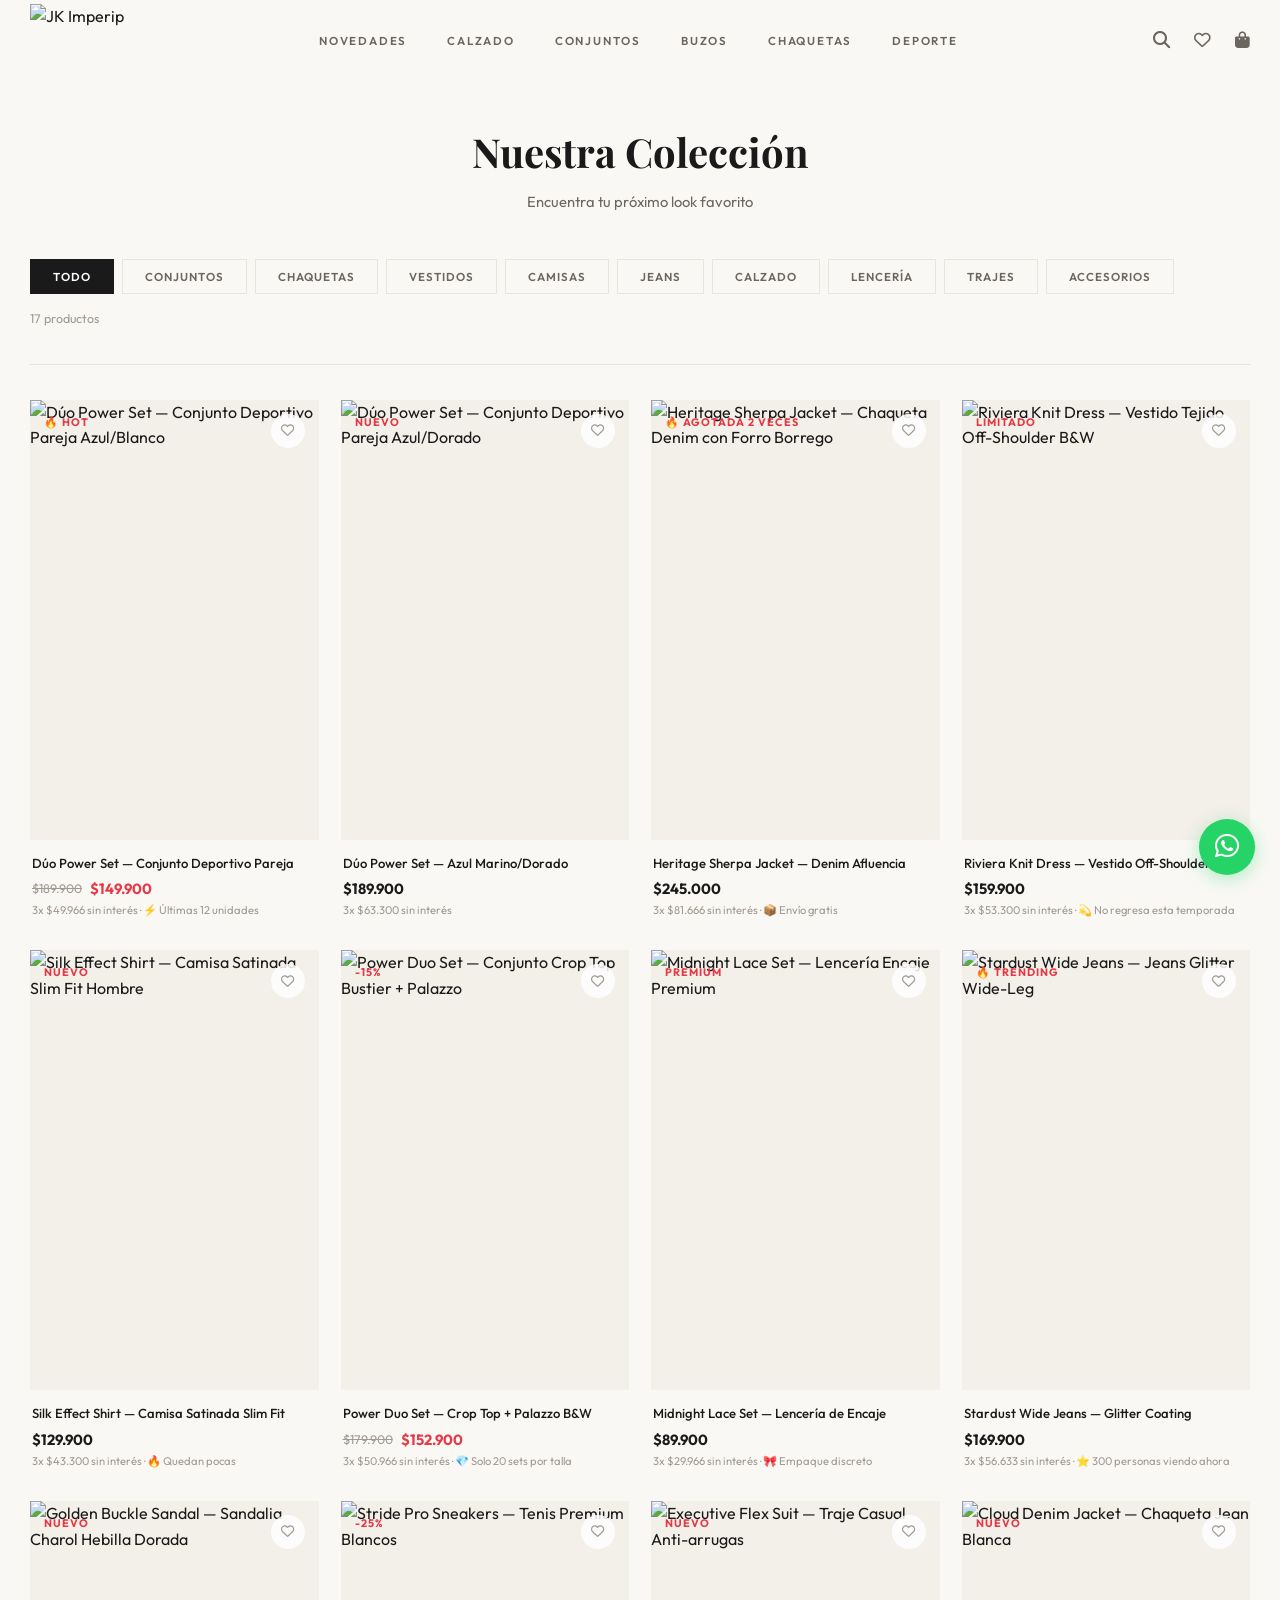
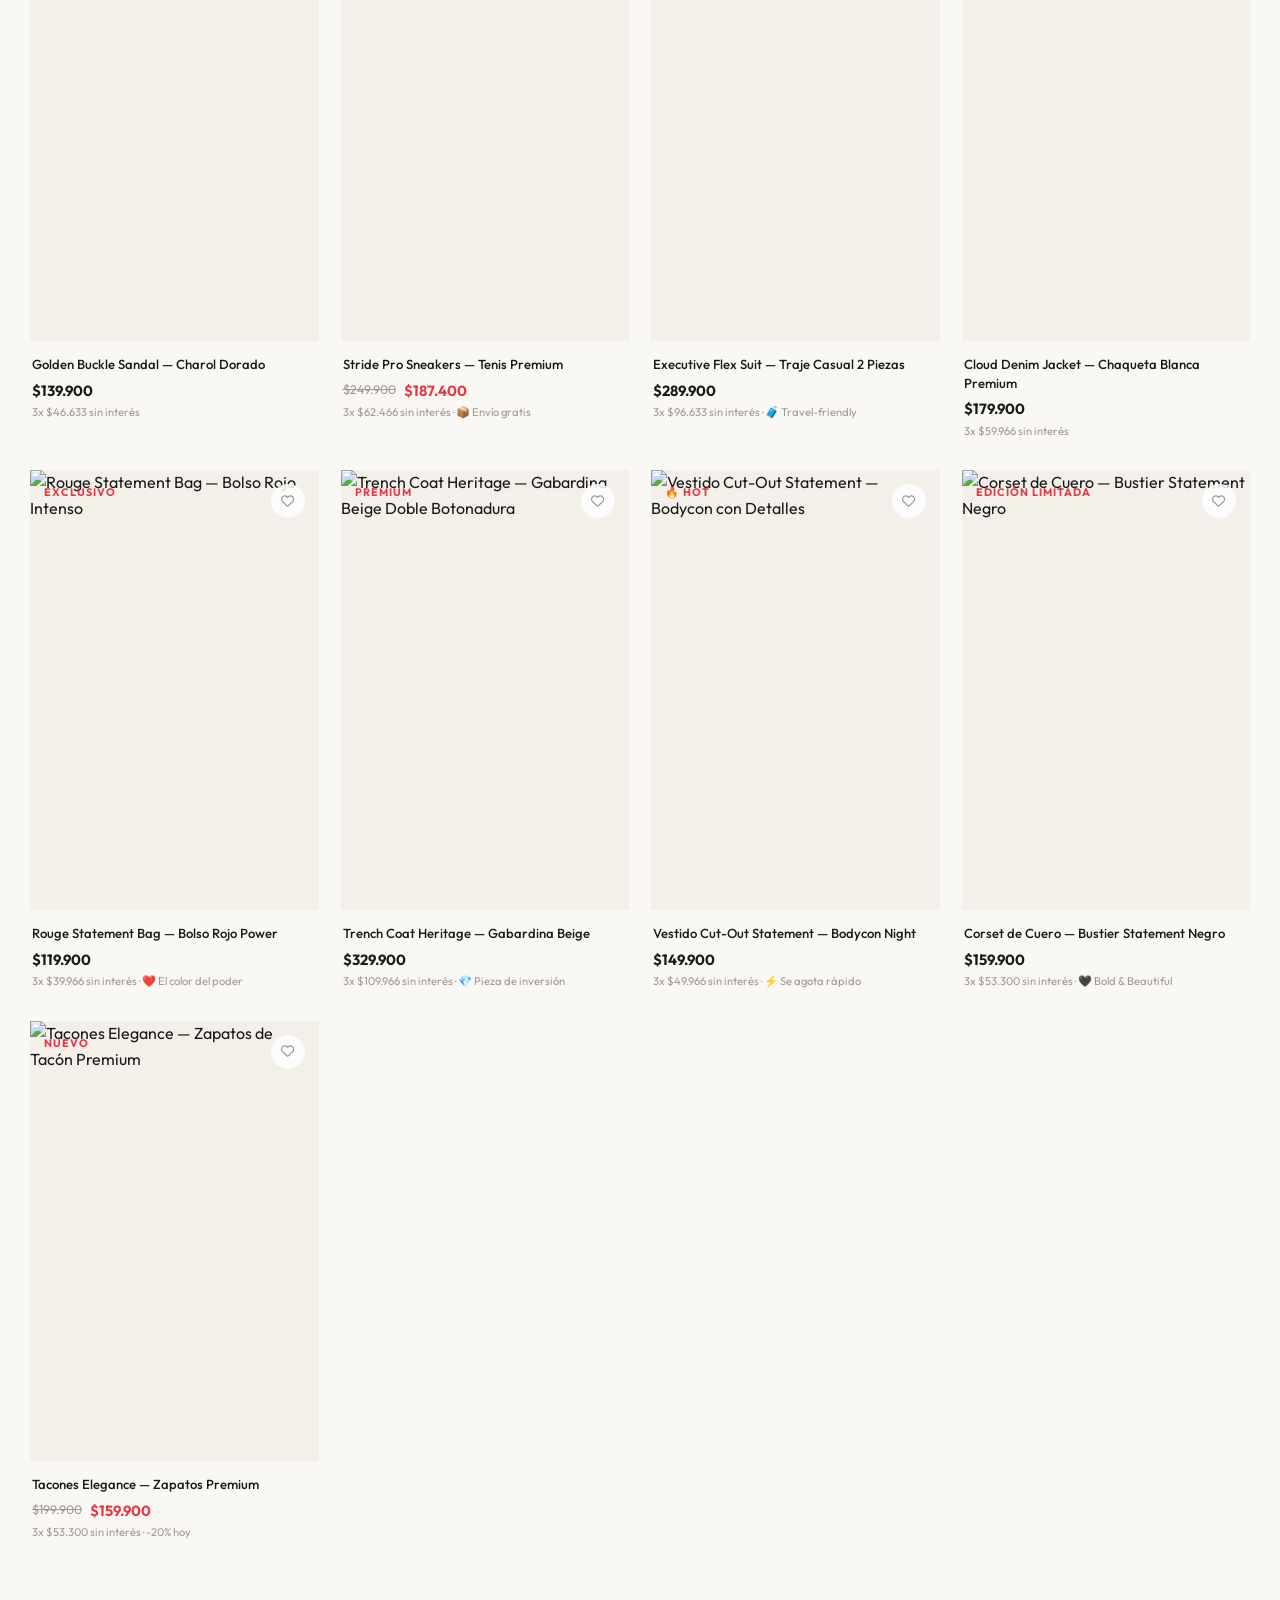
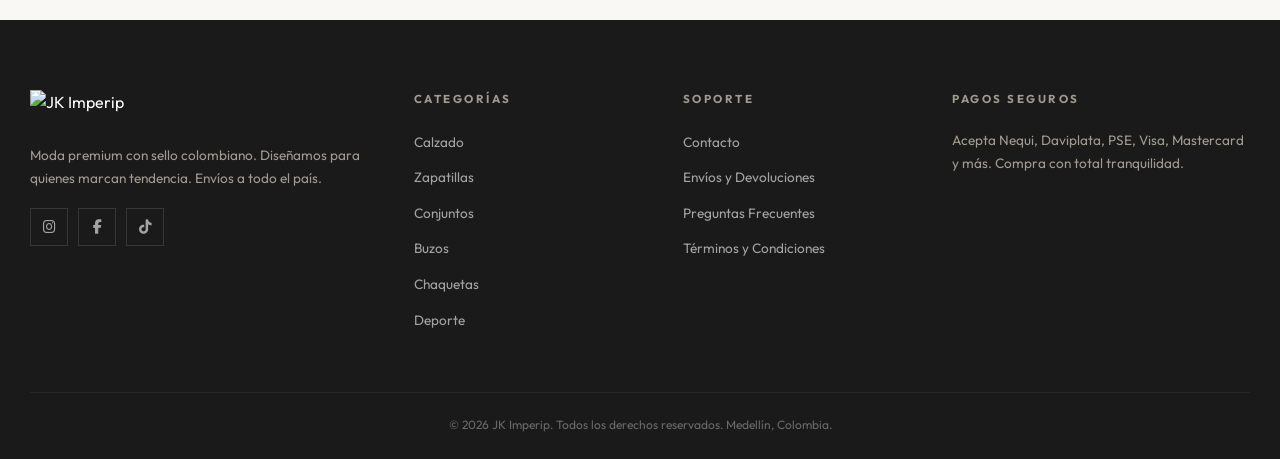
==== commit d40e41b0: "Add files via upload" ====
--- a/catalogo.html
+++ b/catalogo.html
@@ -85,6 +85,7 @@
             width: 100%;
             z-index: 1000;
             background: rgba(250, 248, 245, .96);
+            -webkit-backdrop-filter: blur(16px);
             backdrop-filter: blur(16px);
             transition: all .35s
         }
@@ -1188,6 +1189,7 @@
             cursor: pointer;
             padding: 12px 0;
             border-top: 1px solid #eee;
+            -webkit-user-select: none;
             user-select: none
         }
 
@@ -1374,6 +1376,24 @@
             align-items: center
         }
 
+        .wl-item-clickable {
+            cursor: pointer;
+            display: flex;
+            gap: 16px;
+            align-items: center;
+            flex: 1;
+            min-width: 0;
+            transition: opacity .2s
+        }
+
+        .wl-item-clickable:hover {
+            opacity: .7
+        }
+
+        .wl-item-clickable:hover .wl-item-info h4 {
+            color: var(--accent)
+        }
+
         .wl-item-img {
             width: 80px;
             height: 100px;
@@ -1454,6 +1474,318 @@
                 right: -100%
             }
         }
+
+        /* ── CART BADGE ── */
+        #cartBtn {
+            position: relative
+        }
+
+        .cart-badge {
+            position: absolute;
+            top: -6px;
+            right: -8px;
+            background: var(--accent);
+            color: #fff;
+            font-size: .6rem;
+            font-weight: 700;
+            min-width: 16px;
+            height: 16px;
+            border-radius: 50%;
+            display: none;
+            align-items: center;
+            justify-content: center;
+            line-height: 1
+        }
+
+        .cart-badge.show {
+            display: flex
+        }
+
+        /* ── CART DRAWER ── */
+        .ct-overlay {
+            position: fixed;
+            inset: 0;
+            background: rgba(0, 0, 0, .45);
+            z-index: 3000;
+            opacity: 0;
+            visibility: hidden;
+            transition: all .35s;
+            -webkit-backdrop-filter: blur(4px);
+            backdrop-filter: blur(4px)
+        }
+
+        .ct-overlay.open {
+            opacity: 1;
+            visibility: visible
+        }
+
+        .ct-drawer {
+            position: fixed;
+            top: 0;
+            right: -420px;
+            width: 400px;
+            max-width: 92vw;
+            height: 100vh;
+            background: var(--cream);
+            z-index: 3001;
+            transition: right .4s cubic-bezier(.25, .8, .25, 1);
+            display: flex;
+            flex-direction: column;
+            box-shadow: -8px 0 40px rgba(0, 0, 0, .15)
+        }
+
+        .ct-overlay.open .ct-drawer {
+            right: 0
+        }
+
+        .ct-header {
+            display: flex;
+            justify-content: space-between;
+            align-items: center;
+            padding: 24px 28px;
+            border-bottom: 1px solid var(--gray-light)
+        }
+
+        .ct-header h3 {
+            font-family: var(--font-display);
+            font-size: 1.3rem;
+            font-weight: 700;
+            color: var(--black)
+        }
+
+        .ct-header .ct-count {
+            font-size: .78rem;
+            color: var(--gray-mid);
+            font-weight: 500;
+            margin-left: 8px
+        }
+
+        .ct-close {
+            font-size: 1.2rem;
+            color: var(--gray-dark);
+            cursor: pointer;
+            transition: color .2s;
+            background: none;
+            border: none;
+            padding: 6px
+        }
+
+        .ct-close:hover {
+            color: var(--accent)
+        }
+
+        .ct-body {
+            flex: 1;
+            overflow-y: auto;
+            padding: 20px 28px
+        }
+
+        .ct-empty {
+            text-align: center;
+            padding: 60px 20px;
+            color: var(--gray-mid)
+        }
+
+        .ct-empty i {
+            font-size: 3rem;
+            margin-bottom: 16px;
+            display: block;
+            color: var(--gray-light)
+        }
+
+        .ct-empty h4 {
+            font-family: var(--font-display);
+            color: var(--black);
+            margin-bottom: 8px
+        }
+
+        .ct-empty p {
+            font-size: .82rem;
+            line-height: 1.6
+        }
+
+        .ct-item {
+            display: flex;
+            gap: 14px;
+            padding: 16px 0;
+            border-bottom: 1px solid #f0ece6;
+            align-items: flex-start
+        }
+
+        .ct-item-img {
+            width: 80px;
+            height: 100px;
+            border-radius: 8px;
+            overflow: hidden;
+            flex-shrink: 0;
+            background: #f0ece6
+        }
+
+        .ct-item-img img {
+            width: 100%;
+            height: 100%;
+            object-fit: cover
+        }
+
+        .ct-item-info {
+            flex: 1;
+            min-width: 0
+        }
+
+        .ct-item-info h4 {
+            font-size: .85rem;
+            font-weight: 600;
+            color: var(--black);
+            margin-bottom: 4px;
+            white-space: nowrap;
+            overflow: hidden;
+            text-overflow: ellipsis
+        }
+
+        .ct-item-size {
+            font-size: .72rem;
+            color: var(--gray-mid);
+            margin-bottom: 6px
+        }
+
+        .ct-item-price {
+            font-size: .9rem;
+            font-weight: 700;
+            color: var(--accent)
+        }
+
+        .ct-item-qty {
+            display: flex;
+            align-items: center;
+            gap: 8px;
+            margin-top: 8px
+        }
+
+        .ct-item-qty button {
+            width: 26px;
+            height: 26px;
+            border-radius: 6px;
+            border: 1px solid #ddd;
+            background: #fff;
+            cursor: pointer;
+            font-size: .85rem;
+            display: flex;
+            align-items: center;
+            justify-content: center;
+            transition: all .2s
+        }
+
+        .ct-item-qty button:hover {
+            border-color: var(--accent);
+            color: var(--accent)
+        }
+
+        .ct-item-qty span {
+            font-size: .85rem;
+            font-weight: 600;
+            min-width: 20px;
+            text-align: center
+        }
+
+        .ct-item-remove {
+            background: none;
+            border: none;
+            color: var(--gray-mid);
+            cursor: pointer;
+            font-size: .85rem;
+            padding: 4px;
+            transition: color .2s;
+            align-self: flex-start;
+            flex-shrink: 0
+        }
+
+        .ct-item-remove:hover {
+            color: var(--accent)
+        }
+
+        .ct-footer {
+            padding: 20px 28px;
+            border-top: 1px solid var(--gray-light)
+        }
+
+        .ct-subtotal {
+            display: flex;
+            justify-content: space-between;
+            align-items: center;
+            margin-bottom: 14px;
+            font-size: .95rem
+        }
+
+        .ct-subtotal span:first-child {
+            font-weight: 500;
+            color: var(--gray-dark)
+        }
+
+        .ct-subtotal span:last-child {
+            font-weight: 700;
+            color: var(--black);
+            font-size: 1.1rem
+        }
+
+        .ct-checkout {
+            display: block;
+            text-align: center;
+            background: var(--black);
+            color: #fff;
+            padding: 14px;
+            font-size: .82rem;
+            font-weight: 600;
+            letter-spacing: 1.5px;
+            text-transform: uppercase;
+            transition: background .3s;
+            border: none;
+            width: 100%;
+            cursor: pointer;
+            border-radius: 0
+        }
+
+        .ct-checkout:hover {
+            background: #333
+        }
+
+        .ct-wa-checkout {
+            display: block;
+            text-align: center;
+            background: #25D366;
+            color: #fff;
+            padding: 12px;
+            font-size: .8rem;
+            font-weight: 600;
+            letter-spacing: 1px;
+            margin-top: 8px;
+            border-radius: 0;
+            text-decoration: none;
+            transition: background .3s
+        }
+
+        .ct-wa-checkout:hover {
+            background: #128C7E
+        }
+
+        @media(max-width:480px) {
+            .ct-drawer {
+                width: 100%;
+                max-width: 100%;
+                right: -100%
+            }
+        }
+
+        @keyframes fadeIn {
+            from {
+                opacity: 0;
+                transform: translateY(12px);
+            }
+
+            to {
+                opacity: 1;
+                transform: translateY(0);
+            }
+        }
     </style>
 </head>
 
@@ -1461,7 +1793,7 @@
 
     <header class="header" id="header">
         <div class="header-inner">
-            <a href="index.html" class="logo"><img
+            <a href="index.html" class="logo" title="JK Imperip - Inicio"><img
                     src="https://cdn.shopify.com/s/files/1/0999/1615/2913/files/image_Pippit_202602232041-removebg-preview.png?v=1771897354"
                     alt="JK Imperip"></a>
             <ul class="nav-links">
@@ -1476,7 +1808,8 @@
                 <a href="#" title="Buscar"><i class="fa-solid fa-magnifying-glass"></i></a>
                 <a href="#" title="Favoritos" id="wishlistBtn"><i class="fa-regular fa-heart"></i><span
                         class="wish-badge" id="wishBadge"></span></a>
-                <a href="#" title="Carrito"><i class="fa-solid fa-bag-shopping"></i></a>
+                <a href="#" title="Carrito" class="cart-count" id="cartBtn"><i
+                        class="fa-solid fa-bag-shopping"></i><span class="cart-badge" id="cartBadge"></span></a>
                 <button class="hamburger" id="hamburger"
                     aria-label="Menú"><span></span><span></span><span></span></button>
             </div>
@@ -1500,152 +1833,341 @@
         <div class="filter-bar">
             <div class="filter-tabs">
                 <button class="filter-tab active">Todo</button>
-                <button class="filter-tab">Camisetas</button>
-                <button class="filter-tab">Zapatillas</button>
                 <button class="filter-tab">Conjuntos</button>
-                <button class="filter-tab">Buzos</button>
                 <button class="filter-tab">Chaquetas</button>
-                <button class="filter-tab">Deporte</button>
+                <button class="filter-tab">Vestidos</button>
+                <button class="filter-tab">Camisas</button>
+                <button class="filter-tab">Jeans</button>
                 <button class="filter-tab">Calzado</button>
+                <button class="filter-tab">Lencería</button>
+                <button class="filter-tab">Trajes</button>
+                <button class="filter-tab">Accesorios</button>
             </div>
-            <span class="filter-count">8 productos</span>
+            <span class="filter-count">17 productos</span>
         </div>
 
         <div class="product-grid">
-            <div class="pc">
-                <div class="pc-img-wrap"><span class="pc-tag">Verano</span><button class="pc-wish"
+            <!-- 1. DÚO POWER SET — Conjunto Deportivo Pareja (Azul/Blanco) -->
+            <div class="pc" data-category="Conjuntos">
+                <div class="pc-img-wrap"><span class="pc-tag">🔥 Hot</span><button class="pc-wish"
                         aria-label="Favorito"><i class="fa-regular fa-heart"></i></button><img
-                        src="https://images.unsplash.com/photo-1521572163474-6864f9cf17ab?w=500&q=80"
-                        alt="Camiseta Urban">
+                        src="contenido catalogo/IMPERIP CONTENIDO/WhatsApp Image 2026-02-23 at 6.41.14 PM (2).jpeg"
+                        alt="Dúo Power Set — Conjunto Deportivo Pareja Azul/Blanco">
                     <div class="pc-overlay">
                         <div class="pc-sizes"><span>S</span><span class="sel">M</span><span>L</span><span>XL</span>
-                        </div><button class="pc-add">Agregar al Carrito <i
+                        </div><button class="pc-add">LO QUIERO PARA LOS DOS → <i
                                 class="fa-solid fa-chevron-right"></i></button>
                     </div>
                 </div>
                 <div class="pc-info">
-                    <h3>Camiseta Urban White Premium</h3>
-                    <div class="pc-price"><span class="regular">$89.900</span></div>
-                    <p class="pc-installment">3x $29.966 sin interés</p>
+                    <h3>Dúo Power Set — Conjunto Deportivo Pareja</h3>
+                    <div class="pc-price"><span class="old">$189.900</span><span class="now">$149.900</span></div>
+                    <p class="pc-installment">3x $49.966 sin interés · ⚡ Últimas 12 unidades</p>
                 </div>
             </div>
 
-            <div class="pc">
-                <div class="pc-img-wrap"><span class="pc-tag">-20%</span><button class="pc-wish"
+            <!-- 2. DÚO POWER SET — Variante Azul/Dorado -->
+            <div class="pc" data-category="Conjuntos">
+                <div class="pc-img-wrap"><span class="pc-tag">Nuevo</span><button class="pc-wish"
                         aria-label="Favorito"><i class="fa-regular fa-heart"></i></button><img
-                        src="https://images.unsplash.com/photo-1515886657613-9f3515b0c78f?w=500&q=80" alt="Conjunto">
+                        src="contenido catalogo/IMPERIP CONTENIDO/WhatsApp Image 2026-02-23 at 6.41.14 PM (1).jpeg"
+                        alt="Dúo Power Set — Conjunto Deportivo Pareja Azul/Dorado">
                     <div class="pc-overlay">
                         <div class="pc-sizes"><span>S</span><span>M</span><span class="sel">L</span><span>XL</span>
-                        </div><button class="pc-add">Agregar al Carrito <i
+                        </div><button class="pc-add">LO QUIERO PARA LOS DOS → <i
                                 class="fa-solid fa-chevron-right"></i></button>
                     </div>
                 </div>
                 <div class="pc-info">
-                    <h3>Conjunto Deportivo Black Edition</h3>
-                    <div class="pc-price"><span class="old">$145.000</span><span class="now">$116.000</span></div>
-                    <p class="pc-installment">3x $38.666 sin interés</p>
+                    <h3>Dúo Power Set — Azul Marino/Dorado</h3>
+                    <div class="pc-price"><span class="regular">$189.900</span></div>
+                    <p class="pc-installment">3x $63.300 sin interés</p>
                 </div>
             </div>
 
-            <div class="pc">
-                <div class="pc-img-wrap"><span class="pc-tag">Verano</span><button class="pc-wish"
+            <!-- 3. HERITAGE SHERPA JACKET — Chaqueta Denim Sherpa Afluencia -->
+            <div class="pc" data-category="Chaquetas">
+                <div class="pc-img-wrap"><span class="pc-tag">🔥 Agotada 2 veces</span><button class="pc-wish"
                         aria-label="Favorito"><i class="fa-regular fa-heart"></i></button><img
-                        src="https://images.unsplash.com/photo-1542291026-7eec264c27ff?w=500&q=80" alt="Zapatillas">
+                        src="contenido catalogo/IMPERIP CONTENIDO/WhatsApp Image 2026-02-23 at 6.43.04 PM.jpeg"
+                        alt="Heritage Sherpa Jacket — Chaqueta Denim con Forro Borrego">
+                    <div class="pc-overlay">
+                        <div class="pc-sizes"><span>S</span><span class="sel">M</span><span>L</span><span>XL</span>
+                        </div><button class="pc-add">ESTA CHAQUETA ES MÍA → <i
+                                class="fa-solid fa-chevron-right"></i></button>
+                    </div>
+                </div>
+                <div class="pc-info">
+                    <h3>Heritage Sherpa Jacket — Denim Afluencia</h3>
+                    <div class="pc-price"><span class="regular">$245.000</span></div>
+                    <p class="pc-installment">3x $81.666 sin interés · 📦 Envío gratis</p>
+                </div>
+            </div>
+
+            <!-- 4. RIVIERA KNIT DRESS — Vestido Tejido Off-Shoulder -->
+            <div class="pc" data-category="Vestidos">
+                <div class="pc-img-wrap"><span class="pc-tag">Limitado</span><button class="pc-wish"
+                        aria-label="Favorito"><i class="fa-regular fa-heart"></i></button><img
+                        src="contenido catalogo/IMPERIP CONTENIDO/WhatsApp Image 2026-02-23 at 6.43.03 PM (3).jpeg"
+                        alt="Riviera Knit Dress — Vestido Tejido Off-Shoulder B&W">
+                    <div class="pc-overlay">
+                        <div class="pc-sizes"><span>S</span><span class="sel">M</span><span>L</span>
+                        </div><button class="pc-add">LO NECESITO EN MI CLÓSET → <i
+                                class="fa-solid fa-chevron-right"></i></button>
+                    </div>
+                </div>
+                <div class="pc-info">
+                    <h3>Riviera Knit Dress — Vestido Off-Shoulder</h3>
+                    <div class="pc-price"><span class="regular">$159.900</span></div>
+                    <p class="pc-installment">3x $53.300 sin interés · 💫 No regresa esta temporada</p>
+                </div>
+            </div>
+
+            <!-- 5. SILK EFFECT SHIRT — Camisa Satinada Hombre -->
+            <div class="pc" data-category="Camisas">
+                <div class="pc-img-wrap"><span class="pc-tag">Nuevo</span><button class="pc-wish"
+                        aria-label="Favorito"><i class="fa-regular fa-heart"></i></button><img
+                        src="contenido catalogo/IMPERIP CONTENIDO/WhatsApp Image 2026-02-23 at 6.41.57 PM (3).jpeg"
+                        alt="Silk Effect Shirt — Camisa Satinada Slim Fit Hombre">
+                    <div class="pc-overlay">
+                        <div class="pc-sizes"><span>S</span><span class="sel">M</span><span>L</span><span>XL</span>
+                        </div><button class="pc-add">QUIERO BRILLAR ESTA NOCHE → <i
+                                class="fa-solid fa-chevron-right"></i></button>
+                    </div>
+                </div>
+                <div class="pc-info">
+                    <h3>Silk Effect Shirt — Camisa Satinada Slim Fit</h3>
+                    <div class="pc-price"><span class="regular">$129.900</span></div>
+                    <p class="pc-installment">3x $43.300 sin interés · 🔥 Quedan pocas</p>
+                </div>
+            </div>
+
+            <!-- 6. POWER DUO SET — Conjunto Crop Top + Palazzo -->
+            <div class="pc" data-category="Conjuntos">
+                <div class="pc-img-wrap"><span class="pc-tag">-15%</span><button class="pc-wish"
+                        aria-label="Favorito"><i class="fa-regular fa-heart"></i></button><img
+                        src="contenido catalogo/IMPERIP CONTENIDO/WhatsApp Image 2026-02-23 at 6.51.14 PM.jpeg"
+                        alt="Power Duo Set — Conjunto Crop Top Bustier + Palazzo">
+                    <div class="pc-overlay">
+                        <div class="pc-sizes"><span>S</span><span>M</span><span class="sel">L</span>
+                        </div><button class="pc-add">MI OUTFIT PERFECTO ESTÁ AQUÍ → <i
+                                class="fa-solid fa-chevron-right"></i></button>
+                    </div>
+                </div>
+                <div class="pc-info">
+                    <h3>Power Duo Set — Crop Top + Palazzo B&W</h3>
+                    <div class="pc-price"><span class="old">$179.900</span><span class="now">$152.900</span></div>
+                    <p class="pc-installment">3x $50.966 sin interés · 💎 Solo 20 sets por talla</p>
+                </div>
+            </div>
+
+            <!-- 7. MIDNIGHT LACE SET — Lencería Premium -->
+            <div class="pc" data-category="Lencería">
+                <div class="pc-img-wrap"><span class="pc-tag">Premium</span><button class="pc-wish"
+                        aria-label="Favorito"><i class="fa-regular fa-heart"></i></button><img
+                        src="contenido catalogo/IMPERIP CONTENIDO/WhatsApp Image 2026-02-23 at 6.46.48 PM (3).jpeg"
+                        alt="Midnight Lace Set — Lencería Encaje Premium">
+                    <div class="pc-overlay">
+                        <div class="pc-sizes"><span>S</span><span class="sel">M</span><span>L</span>
+                        </div><button class="pc-add">ME LO MEREZCO → <i class="fa-solid fa-chevron-right"></i></button>
+                    </div>
+                </div>
+                <div class="pc-info">
+                    <h3>Midnight Lace Set — Lencería de Encaje</h3>
+                    <div class="pc-price"><span class="regular">$89.900</span></div>
+                    <p class="pc-installment">3x $29.966 sin interés · 🎀 Empaque discreto</p>
+                </div>
+            </div>
+
+            <!-- 8. STARDUST WIDE JEANS — Jeans Brillantes -->
+            <div class="pc" data-category="Jeans">
+                <div class="pc-img-wrap"><span class="pc-tag">🔥 Trending</span><button class="pc-wish"
+                        aria-label="Favorito"><i class="fa-regular fa-heart"></i></button><img
+                        src="contenido catalogo/IMPERIP CONTENIDO/WhatsApp Image 2026-02-23 at 6.49.40 PM (5).jpeg"
+                        alt="Stardust Wide Jeans — Jeans Glitter Wide-Leg">
+                    <div class="pc-overlay">
+                        <div class="pc-sizes"><span>6</span><span>8</span><span
+                                class="sel">10</span><span>12</span><span>14</span>
+                        </div><button class="pc-add">VOY A BRILLAR → <i class="fa-solid fa-chevron-right"></i></button>
+                    </div>
+                </div>
+                <div class="pc-info">
+                    <h3>Stardust Wide Jeans — Glitter Coating</h3>
+                    <div class="pc-price"><span class="regular">$169.900</span></div>
+                    <p class="pc-installment">3x $56.633 sin interés · ⭐ 300 personas viendo ahora</p>
+                </div>
+            </div>
+
+            <!-- 9. GOLDEN BUCKLE SANDAL — Sandalias Charol -->
+            <div class="pc" data-category="Calzado">
+                <div class="pc-img-wrap"><span class="pc-tag">Nuevo</span><button class="pc-wish"
+                        aria-label="Favorito"><i class="fa-regular fa-heart"></i></button><img
+                        src="contenido catalogo/IMPERIP CONTENIDO/WhatsApp Image 2026-02-23 at 6.43.02 PM.jpeg"
+                        alt="Golden Buckle Sandal — Sandalia Charol Hebilla Dorada">
+                    <div class="pc-overlay">
+                        <div class="pc-sizes"><span>35</span><span>36</span><span
+                                class="sel">37</span><span>38</span><span>39</span>
+                        </div><button class="pc-add">CADA PASO CUENTA → <i
+                                class="fa-solid fa-chevron-right"></i></button>
+                    </div>
+                </div>
+                <div class="pc-info">
+                    <h3>Golden Buckle Sandal — Charol Dorado</h3>
+                    <div class="pc-price"><span class="regular">$139.900</span></div>
+                    <p class="pc-installment">3x $46.633 sin interés</p>
+                </div>
+            </div>
+
+            <!-- 10. STRIDE PRO SNEAKERS — Tenis Premium -->
+            <div class="pc" data-category="Calzado">
+                <div class="pc-img-wrap"><span class="pc-tag">-25%</span><button class="pc-wish"
+                        aria-label="Favorito"><i class="fa-regular fa-heart"></i></button><img
+                        src="contenido catalogo/IMPERIP CONTENIDO/WhatsApp Image 2026-02-23 at 8.58.58 PM.jpeg"
+                        alt="Stride Pro Sneakers — Tenis Premium Blancos">
                     <div class="pc-overlay">
                         <div class="pc-sizes"><span>38</span><span>39</span><span
-                                class="sel">40</span><span>41</span><span>42</span></div><button class="pc-add">Agregar
-                            al Carrito <i class="fa-solid fa-chevron-right"></i></button>
-                    </div>
-                </div>
-                <div class="pc-info">
-                    <h3>Zapatillas Street Yellow</h3>
-                    <div class="pc-price"><span class="regular">$210.000</span></div>
-                    <p class="pc-installment">3x $70.000 sin interés</p>
-                </div>
-            </div>
-
-            <div class="pc">
-                <div class="pc-img-wrap"><span class="pc-tag">Hot</span><button class="pc-wish" aria-label="Favorito"><i
-                            class="fa-regular fa-heart"></i></button><img
-                        src="https://images.unsplash.com/photo-1594938298603-c8148c4dae35?w=500&q=80" alt="Cargo">
-                    <div class="pc-overlay">
-                        <div class="pc-sizes"><span>28</span><span class="sel">30</span><span>32</span><span>34</span>
-                        </div><button class="pc-add">Agregar al Carrito <i
+                                class="sel">40</span><span>41</span><span>42</span>
+                        </div><button class="pc-add">CAMINAR DIFERENTE EMPIEZA HOY → <i
                                 class="fa-solid fa-chevron-right"></i></button>
                     </div>
                 </div>
                 <div class="pc-info">
-                    <h3>Pantalón Cargo Olive Street</h3>
-                    <div class="pc-price"><span class="regular">$120.000</span></div>
-                    <p class="pc-installment">3x $40.000 sin interés</p>
+                    <h3>Stride Pro Sneakers — Tenis Premium</h3>
+                    <div class="pc-price"><span class="old">$249.900</span><span class="now">$187.400</span></div>
+                    <p class="pc-installment">3x $62.466 sin interés · 📦 Envío gratis</p>
                 </div>
             </div>
 
-            <div class="pc">
+            <!-- 11. EXECUTIVE FLEX SUIT — Blazer Casual Hombre -->
+            <div class="pc" data-category="Trajes">
                 <div class="pc-img-wrap"><span class="pc-tag">Nuevo</span><button class="pc-wish"
                         aria-label="Favorito"><i class="fa-regular fa-heart"></i></button><img
-                        src="https://images.unsplash.com/photo-1576566588028-4147f3842f27?w=500&q=80" alt="Hoodie">
+                        src="contenido catalogo/IMPERIP CONTENIDO/WhatsApp Image 2026-02-23 at 6.46.52 PM.jpeg"
+                        alt="Executive Flex Suit — Traje Casual Anti-arrugas">
                     <div class="pc-overlay">
-                        <div class="pc-sizes"><span>S</span><span>M</span><span>L</span><span class="sel">XL</span>
-                        </div><button class="pc-add">Agregar al Carrito <i
+                        <div class="pc-sizes"><span>S</span><span class="sel">M</span><span>L</span><span>XL</span>
+                        </div><button class="pc-add">VESTIR BIEN ES NEGOCIO → <i
                                 class="fa-solid fa-chevron-right"></i></button>
                     </div>
                 </div>
                 <div class="pc-info">
-                    <h3>Hoodie Classic Black Original</h3>
-                    <div class="pc-price"><span class="regular">$135.000</span></div>
-                    <p class="pc-installment">3x $45.000 sin interés</p>
+                    <h3>Executive Flex Suit — Traje Casual 2 Piezas</h3>
+                    <div class="pc-price"><span class="regular">$289.900</span></div>
+                    <p class="pc-installment">3x $96.633 sin interés · 🧳 Travel-friendly</p>
                 </div>
             </div>
 
-            <div class="pc">
-                <div class="pc-img-wrap"><span class="pc-tag">-30%</span><button class="pc-wish"
+            <!-- 12. CLOUD DENIM JACKET — Chaqueta Denim Blanca -->
+            <div class="pc" data-category="Chaquetas">
+                <div class="pc-img-wrap"><span class="pc-tag">Nuevo</span><button class="pc-wish"
                         aria-label="Favorito"><i class="fa-regular fa-heart"></i></button><img
-                        src="https://images.unsplash.com/photo-1539185441755-769473a23570?w=500&q=80" alt="Sneakers">
+                        src="contenido catalogo/IMPERIP CONTENIDO/WhatsApp Image 2026-02-23 at 6.51.16 PM.jpeg"
+                        alt="Cloud Denim Jacket — Chaqueta Jean Blanca">
                     <div class="pc-overlay">
-                        <div class="pc-sizes"><span>38</span><span>39</span><span class="sel">40</span><span>41</span>
-                        </div><button class="pc-add">Agregar al Carrito <i
+                        <div class="pc-sizes"><span>S</span><span>M</span><span class="sel">L</span><span>XL</span>
+                        </div><button class="pc-add">ATRÉVETE AL BLANCO → <i
                                 class="fa-solid fa-chevron-right"></i></button>
                     </div>
                 </div>
                 <div class="pc-info">
-                    <h3>Sneakers Premium Gold Edition</h3>
-                    <div class="pc-price"><span class="old">$280.000</span><span class="now">$196.000</span></div>
-                    <p class="pc-installment">3x $65.333 sin interés</p>
+                    <h3>Cloud Denim Jacket — Chaqueta Blanca Premium</h3>
+                    <div class="pc-price"><span class="regular">$179.900</span></div>
+                    <p class="pc-installment">3x $59.966 sin interés</p>
                 </div>
             </div>
 
-            <div class="pc">
+            <!-- 13. ROUGE STATEMENT BAG — Bolso Rojo -->
+            <div class="pc" data-category="Accesorios">
+                <div class="pc-img-wrap"><span class="pc-tag">Exclusivo</span><button class="pc-wish"
+                        aria-label="Favorito"><i class="fa-regular fa-heart"></i></button><img
+                        src="contenido catalogo/IMPERIP CONTENIDO/WhatsApp Image 2026-02-23 at 7.01.14 PM.jpeg"
+                        alt="Rouge Statement Bag — Bolso Rojo Intenso">
+                    <div class="pc-overlay">
+                        <div class="pc-sizes"><span>Único</span>
+                        </div><button class="pc-add">EL ROJO ME DEFINE → <i
+                                class="fa-solid fa-chevron-right"></i></button>
+                    </div>
+                </div>
+                <div class="pc-info">
+                    <h3>Rouge Statement Bag — Bolso Rojo Power</h3>
+                    <div class="pc-price"><span class="regular">$119.900</span></div>
+                    <p class="pc-installment">3x $39.966 sin interés · ❤️ El color del poder</p>
+                </div>
+            </div>
+
+            <!-- 14. TRENCH COAT CLÁSICO — Gabardina Doble Botonadura -->
+            <div class="pc" data-category="Chaquetas">
+                <div class="pc-img-wrap"><span class="pc-tag">Premium</span><button class="pc-wish"
+                        aria-label="Favorito"><i class="fa-regular fa-heart"></i></button><img
+                        src="contenido catalogo/IMPERIP CONTENIDO/WhatsApp Image 2026-02-23 at 6.43.03 PM.jpeg"
+                        alt="Trench Coat Heritage — Gabardina Beige Doble Botonadura">
+                    <div class="pc-overlay">
+                        <div class="pc-sizes"><span>S</span><span class="sel">M</span><span>L</span><span>XL</span>
+                        </div><button class="pc-add">LA ELEGANCIA NO ESPERA → <i
+                                class="fa-solid fa-chevron-right"></i></button>
+                    </div>
+                </div>
+                <div class="pc-info">
+                    <h3>Trench Coat Heritage — Gabardina Beige</h3>
+                    <div class="pc-price"><span class="regular">$329.900</span></div>
+                    <p class="pc-installment">3x $109.966 sin interés · 💎 Pieza de inversión</p>
+                </div>
+            </div>
+
+            <!-- 15. VESTIDO CUT-OUT ROJO — Bodycon con Detalles -->
+            <div class="pc" data-category="Vestidos">
+                <div class="pc-img-wrap"><span class="pc-tag">🔥 Hot</span><button class="pc-wish"
+                        aria-label="Favorito"><i class="fa-regular fa-heart"></i></button><img
+                        src="contenido catalogo/IMPERIP CONTENIDO/WhatsApp Image 2026-02-23 at 6.54.16 PM.jpeg"
+                        alt="Vestido Cut-Out Statement — Bodycon con Detalles">
+                    <div class="pc-overlay">
+                        <div class="pc-sizes"><span>S</span><span class="sel">M</span><span>L</span>
+                        </div><button class="pc-add">ESTA NOCHE ES MÍA → <i
+                                class="fa-solid fa-chevron-right"></i></button>
+                    </div>
+                </div>
+                <div class="pc-info">
+                    <h3>Vestido Cut-Out Statement — Bodycon Night</h3>
+                    <div class="pc-price"><span class="regular">$149.900</span></div>
+                    <p class="pc-installment">3x $49.966 sin interés · ⚡ Se agota rápido</p>
+                </div>
+            </div>
+
+            <!-- 16. CORSET CUERO — Bustier de Cuero Negro -->
+            <div class="pc" data-category="Accesorios">
+                <div class="pc-img-wrap"><span class="pc-tag">Edición Limitada</span><button class="pc-wish"
+                        aria-label="Favorito"><i class="fa-regular fa-heart"></i></button><img
+                        src="contenido catalogo/IMPERIP CONTENIDO/WhatsApp Image 2026-02-23 at 6.46.48 PM.jpeg"
+                        alt="Corset de Cuero — Bustier Statement Negro">
+                    <div class="pc-overlay">
+                        <div class="pc-sizes"><span>S</span><span class="sel">M</span><span>L</span>
+                        </div><button class="pc-add">ATRÉVETE → <i class="fa-solid fa-chevron-right"></i></button>
+                    </div>
+                </div>
+                <div class="pc-info">
+                    <h3>Corset de Cuero — Bustier Statement Negro</h3>
+                    <div class="pc-price"><span class="regular">$159.900</span></div>
+                    <p class="pc-installment">3x $53.300 sin interés · 🖤 Bold & Beautiful</p>
+                </div>
+            </div>
+
+            <!-- 17. TACONES ELEGANTES — Zapatos de Tacón -->
+            <div class="pc" data-category="Calzado">
                 <div class="pc-img-wrap"><span class="pc-tag">Nuevo</span><button class="pc-wish"
                         aria-label="Favorito"><i class="fa-regular fa-heart"></i></button><img
-                        src="https://images.unsplash.com/photo-1618354691373-d851c5c3a990?w=500&q=80" alt="Polo">
+                        src="contenido catalogo/IMPERIP CONTENIDO/WhatsApp Image 2026-02-23 at 7.04.29 PM.jpeg"
+                        alt="Tacones Elegance — Zapatos de Tacón Premium">
                     <div class="pc-overlay">
-                        <div class="pc-sizes"><span>S</span><span class="sel">M</span><span>L</span><span>XL</span>
-                        </div><button class="pc-add">Agregar al Carrito <i
+                        <div class="pc-sizes"><span>35</span><span>36</span><span
+                                class="sel">37</span><span>38</span><span>39</span>
+                        </div><button class="pc-add">ELEGANCIA EN CADA PASO → <i
                                 class="fa-solid fa-chevron-right"></i></button>
                     </div>
                 </div>
                 <div class="pc-info">
-                    <h3>Polo Sport Edition</h3>
-                    <div class="pc-price"><span class="regular">$95.000</span></div>
-                    <p class="pc-installment">3x $31.666 sin interés</p>
-                </div>
-            </div>
-
-            <div class="pc">
-                <div class="pc-img-wrap"><span class="pc-tag">Nuevo</span><button class="pc-wish"
-                        aria-label="Favorito"><i class="fa-regular fa-heart"></i></button><img
-                        src="https://images.unsplash.com/photo-1551028719-00167b16eac5?w=500&q=80" alt="Chaqueta">
-                    <div class="pc-overlay">
-                        <div class="pc-sizes"><span>S</span><span class="sel">M</span><span>L</span><span>XL</span>
-                        </div><button class="pc-add">Agregar al Carrito <i
-                                class="fa-solid fa-chevron-right"></i></button>
-                    </div>
-                </div>
-                <div class="pc-info">
-                    <h3>Chaqueta Urban Night Premium</h3>
-                    <div class="pc-price"><span class="regular">$245.000</span></div>
-                    <p class="pc-installment">3x $81.666 sin interés</p>
+                    <h3>Tacones Elegance — Zapatos Premium</h3>
+                    <div class="pc-price"><span class="old">$199.900</span><span class="now">$159.900</span></div>
+                    <p class="pc-installment">3x $53.300 sin interés · -20% hoy</p>
                 </div>
             </div>
         </div>
@@ -1682,9 +2204,9 @@
                     <h4>Soporte</h4>
                     <ul>
                         <li><a href="contacto.html">Contacto</a></li>
-                        <li><a href="#">Envíos y Devoluciones</a></li>
-                        <li><a href="#">Preguntas Frecuentes</a></li>
-                        <li><a href="#">Términos y Condiciones</a></li>
+                        <li><a href="envios.html">Envíos y Devoluciones</a></li>
+                        <li><a href="faq.html">Preguntas Frecuentes</a></li>
+                        <li><a href="terminos.html">Términos y Condiciones</a></li>
                     </ul>
                 </div>
                 <div class="footer-col">
@@ -1774,12 +2296,34 @@
             var hb = document.getElementById('hamburger'), mm = document.getElementById('mobileMenu');
             hb.addEventListener('click', function () { hb.classList.toggle('active'); mm.classList.toggle('open'); document.body.style.overflow = mm.classList.contains('open') ? 'hidden' : ''; });
             window.addEventListener('scroll', function () { document.getElementById('header').classList.toggle('scrolled', window.scrollY > 40); });
-            var tabs = document.querySelectorAll('.filter-tab');
-            for (var i = 0; i < tabs.length; i++) { tabs[i].addEventListener('click', function () { for (var j = 0; j < tabs.length; j++)tabs[j].classList.remove('active'); this.classList.add('active'); }); }
             var hearts = document.querySelectorAll('.pc-wish');
             for (var h = 0; h < hearts.length; h++) { hearts[h].addEventListener('click', function () { this.classList.toggle('liked'); var ic = this.querySelector('i'); if (this.classList.contains('liked')) { ic.classList.remove('fa-regular'); ic.classList.add('fa-solid'); } else { ic.classList.remove('fa-solid'); ic.classList.add('fa-regular'); } }); }
             var sizes = document.querySelectorAll('.pc-sizes span');
             for (var s = 0; s < sizes.length; s++) { sizes[s].addEventListener('click', function (e) { e.stopPropagation(); var sb = this.parentElement.querySelectorAll('span'); for (var k = 0; k < sb.length; k++)sb[k].classList.remove('sel'); this.classList.add('sel'); }); }
+
+            // ── FILTER TABS FUNCTIONALITY ──
+            var filterTabs = document.querySelectorAll('.filter-tab');
+            var filterCount = document.querySelector('.filter-count');
+            var productCards = document.querySelectorAll('.pc');
+            for (var ft = 0; ft < filterTabs.length; ft++) {
+                filterTabs[ft].addEventListener('click', function () {
+                    for (var t = 0; t < filterTabs.length; t++) filterTabs[t].classList.remove('active');
+                    this.classList.add('active');
+                    var category = this.textContent;
+                    var visibleCount = 0;
+                    for (var p = 0; p < productCards.length; p++) {
+                        var card = productCards[p];
+                        if (category === 'Todo' || card.getAttribute('data-category') === category) {
+                            card.style.display = '';
+                            card.style.animation = 'fadeIn 0.4s ease';
+                            visibleCount++;
+                        } else {
+                            card.style.display = 'none';
+                        }
+                    }
+                    if (filterCount) filterCount.textContent = visibleCount + ' producto' + (visibleCount !== 1 ? 's' : '');
+                });
+            }
 
             // ── PRODUCT DETAIL MODAL ──
             var pdmOverlay = document.getElementById('pdmOverlay'), pdmClose = document.getElementById('pdmClose'), pdmMainImg = document.getElementById('pdmMainImg'), pdmThumbs = document.getElementById('pdmThumbs'), pdmTitle = document.getElementById('pdmTitle'), pdmBreadcrumb = document.getElementById('pdmBreadcrumb'), pdmRef = document.getElementById('pdmRef'), pdmPriceNow = document.getElementById('pdmPriceNow'), pdmPriceOld = document.getElementById('pdmPriceOld'), pdmDiscount = document.getElementById('pdmDiscount'), pdmSizes = document.getElementById('pdmSizes'), pdmQtyVal = document.getElementById('pdmQtyVal'), pdmWaBtn = document.getElementById('pdmWaBtn'), pdmWish = document.getElementById('pdmWish'), pdmDetailsToggle = document.getElementById('pdmDetailsToggle'), pdmDetailsBody = document.getElementById('pdmDetailsBody');
@@ -1799,6 +2343,8 @@
                 pdmWaBtn.href = 'https://wa.me/573002963698?text=' + encodeURIComponent('Hola JK Imperip, me interesa: ' + name + (selectedSize ? ' (Talla ' + selectedSize + ')' : '') + '. ¿Está disponible?');
                 pdmQtyVal.textContent = '1'; pdmOverlay.classList.add('open'); document.body.style.overflow = 'hidden'
             }
+            // Expose globally for wishlist drawer
+            window.__openProductModal = openProductModal;
             function goToImg(idx) { currentImgIndex = idx; pdmMainImg.src = currentImages[idx]; var thumbs = pdmThumbs.querySelectorAll('.pdm-thumb'); for (var ti = 0; ti < thumbs.length; ti++)thumbs[ti].classList.toggle('active', ti === idx) }
             function closeProductModal() { pdmOverlay.classList.remove('open'); document.body.style.overflow = '' }
             var allCards = document.querySelectorAll('.pc'); for (var ci = 0; ci < allCards.length; ci++) { allCards[ci].addEventListener('click', function (e) { if (e.target.closest('.pc-wish') || e.target.closest('.pc-add')) return; openProductModal(this) }) }
@@ -1880,15 +2426,39 @@
                 for (var i = 0; i < list.length; i++) {
                     var it = list[i];
                     html += '<div class="wl-item">';
+                    html += '<div class="wl-item-clickable" data-product="' + it.name.replace(/"/g, '&quot;') + '">';
                     html += '<div class="wl-item-img"><img src="' + it.img + '" alt="' + it.name + '"></div>';
                     html += '<div class="wl-item-info"><h4>' + it.name + '</h4><span class="wl-item-price">' + it.price + '</span></div>';
+                    html += '</div>';
                     html += '<button class="wl-item-remove" data-name="' + it.name.replace(/"/g, '&quot;') + '" aria-label="Eliminar"><i class="fa-solid fa-trash-can"></i></button>';
                     html += '</div>';
                 }
                 body.innerHTML = html;
+                // Attach click-to-view handlers
+                var clickAreas = body.querySelectorAll('.wl-item-clickable');
+                for (var ca = 0; ca < clickAreas.length; ca++) {
+                    clickAreas[ca].addEventListener('click', function () {
+                        var productName = this.getAttribute('data-product');
+                        var allCards = document.querySelectorAll('.pc');
+                        var matchedCard = null;
+                        for (var mc = 0; mc < allCards.length; mc++) {
+                            var h3 = allCards[mc].querySelector('.pc-info h3');
+                            if (h3 && h3.textContent === productName) {
+                                matchedCard = allCards[mc];
+                                break;
+                            }
+                        }
+                        if (matchedCard && window.__openProductModal) {
+                            wlOverlay.classList.remove('open');
+                            document.body.style.overflow = '';
+                            window.__openProductModal(matchedCard);
+                        }
+                    });
+                }
                 var removeBtns = body.querySelectorAll('.wl-item-remove');
                 for (var r = 0; r < removeBtns.length; r++) {
-                    removeBtns[r].addEventListener('click', function () {
+                    removeBtns[r].addEventListener('click', function (e) {
+                        e.stopPropagation();
                         removeFromWishlist(this.getAttribute('data-name'));
                     });
                 }
@@ -1975,6 +2545,246 @@
 
             updateBadge();
             syncCardHearts();
+
+            // ── Handle ?product= query param (from index.html wishlist navigation) ──
+            var urlParams = new URLSearchParams(window.location.search);
+            var productParam = urlParams.get('product');
+            if (productParam) {
+                setTimeout(function () {
+                    var allCards = document.querySelectorAll('.pc');
+                    for (var pp = 0; pp < allCards.length; pp++) {
+                        var h3 = allCards[pp].querySelector('.pc-info h3');
+                        if (h3 && h3.textContent === productParam) {
+                            if (window.__openProductModal) {
+                                window.__openProductModal(allCards[pp]);
+                            }
+                            break;
+                        }
+                    }
+                }, 300);
+            }
+        })();
+    </script>
+
+    <!-- ============ CART DRAWER ============ -->
+    <div class="ct-overlay" id="ctOverlay">
+        <div class="ct-drawer">
+            <div class="ct-header">
+                <h3>Mi Carrito <span class="ct-count" id="ctCount"></span></h3>
+                <button class="ct-close" id="ctClose" aria-label="Cerrar carrito"><i
+                        class="fa-solid fa-xmark"></i></button>
+            </div>
+            <div class="ct-body" id="ctBody"></div>
+            <div class="ct-footer" id="ctFooter">
+                <div class="ct-subtotal">
+                    <span>Subtotal</span>
+                    <span id="ctSubtotal">$0</span>
+                </div>
+                <button class="ct-checkout" id="ctCheckoutBtn">Finalizar Compra</button>
+                <a class="ct-wa-checkout" id="ctWaCheckout" href="#" target="_blank"><i
+                        class="fa-brands fa-whatsapp"></i> Pedir por WhatsApp</a>
+            </div>
+        </div>
+    </div>
+
+    <script>
+        (function () {
+            // ── CART LOGIC ──
+            var CART_KEY = 'jk_cart';
+            function getCart() {
+                try { return JSON.parse(localStorage.getItem(CART_KEY)) || []; } catch (e) { return []; }
+            }
+            function saveCart(list) {
+                localStorage.setItem(CART_KEY, JSON.stringify(list));
+            }
+            function addToCart(item) {
+                var list = getCart();
+                for (var i = 0; i < list.length; i++) {
+                    if (list[i].name === item.name && list[i].size === item.size) {
+                        list[i].qty += item.qty;
+                        saveCart(list); updateCartBadge(); renderCart(); return;
+                    }
+                }
+                list.push(item); saveCart(list); updateCartBadge(); renderCart();
+            }
+            function removeFromCart(idx) {
+                var list = getCart(); list.splice(idx, 1);
+                saveCart(list); updateCartBadge(); renderCart();
+            }
+            function updateCartQty(idx, delta) {
+                var list = getCart(); if (!list[idx]) return;
+                list[idx].qty = Math.max(1, list[idx].qty + delta);
+                saveCart(list); renderCart();
+            }
+            function parsePrice(str) {
+                if (!str) return 0;
+                return parseInt(str.replace(/[^0-9]/g, '')) || 0;
+            }
+            function formatPrice(num) {
+                return '$' + num.toLocaleString('es-CO');
+            }
+            function updateCartBadge() {
+                var badge = document.getElementById('cartBadge');
+                var list = getCart(); var totalItems = 0;
+                for (var i = 0; i < list.length; i++) totalItems += list[i].qty;
+                if (totalItems > 0) {
+                    badge.textContent = totalItems; badge.classList.add('show');
+                } else {
+                    badge.textContent = ''; badge.classList.remove('show');
+                }
+            }
+            function renderCart() {
+                var body = document.getElementById('ctBody');
+                var countEl = document.getElementById('ctCount');
+                var subtotalEl = document.getElementById('ctSubtotal');
+                var footer = document.getElementById('ctFooter');
+                var waBtn = document.getElementById('ctWaCheckout');
+                var list = getCart(); var totalItems = 0;
+                for (var ti = 0; ti < list.length; ti++) totalItems += list[ti].qty;
+                countEl.textContent = totalItems > 0 ? '(' + totalItems + ')' : '';
+                if (list.length === 0) {
+                    body.innerHTML = '<div class="ct-empty"><i class="fa-solid fa-bag-shopping"></i><h4>Tu carrito está vacío</h4><p>Explora nuestros productos y agrega tus favoritos al carrito 🛍️</p></div>';
+                    footer.style.display = 'none'; return;
+                }
+                footer.style.display = '';
+                var html = ''; var subtotal = 0;
+                for (var i = 0; i < list.length; i++) {
+                    var it = list[i]; var itemPrice = parsePrice(it.price);
+                    var lineTotal = itemPrice * it.qty; subtotal += lineTotal;
+                    html += '<div class="ct-item">';
+                    html += '<div class="ct-item-img"><img src="' + it.img + '" alt="' + it.name + '"></div>';
+                    html += '<div class="ct-item-info">';
+                    html += '<h4>' + it.name + '</h4>';
+                    if (it.size) html += '<div class="ct-item-size">Talla: ' + it.size + '</div>';
+                    html += '<div class="ct-item-price">' + formatPrice(itemPrice) + '</div>';
+                    html += '<div class="ct-item-qty">';
+                    html += '<button data-action="minus" data-idx="' + i + '">−</button>';
+                    html += '<span>' + it.qty + '</span>';
+                    html += '<button data-action="plus" data-idx="' + i + '">+</button>';
+                    html += '</div></div>';
+                    html += '<button class="ct-item-remove" data-idx="' + i + '" aria-label="Eliminar"><i class="fa-solid fa-trash-can"></i></button>';
+                    html += '</div>';
+                }
+                body.innerHTML = html;
+                subtotalEl.textContent = formatPrice(subtotal);
+                // WhatsApp message
+                var waMsg = 'Hola JK Imperip! Me gustaría ordenar:\n';
+                for (var w = 0; w < list.length; w++) {
+                    waMsg += '• ' + list[w].name;
+                    if (list[w].size) waMsg += ' (Talla ' + list[w].size + ')';
+                    waMsg += ' x' + list[w].qty + ' — ' + list[w].price + '\n';
+                }
+                waMsg += '\nTotal: ' + formatPrice(subtotal);
+                waBtn.href = 'https://wa.me/573002963698?text=' + encodeURIComponent(waMsg);
+                // Qty handlers
+                var qtyBtns = body.querySelectorAll('[data-action]');
+                for (var q = 0; q < qtyBtns.length; q++) {
+                    qtyBtns[q].addEventListener('click', function () {
+                        var idx = parseInt(this.getAttribute('data-idx'));
+                        var delta = this.getAttribute('data-action') === 'plus' ? 1 : -1;
+                        updateCartQty(idx, delta);
+                    });
+                }
+                var removeBtns = body.querySelectorAll('.ct-item-remove');
+                for (var r = 0; r < removeBtns.length; r++) {
+                    removeBtns[r].addEventListener('click', function () {
+                        removeFromCart(parseInt(this.getAttribute('data-idx')));
+                    });
+                }
+            }
+
+            // ── Drawer open/close ──
+            var ctOverlay = document.getElementById('ctOverlay');
+            var ctClose = document.getElementById('ctClose');
+            var cartBtn = document.getElementById('cartBtn');
+
+            function openCartDrawer() { renderCart(); ctOverlay.classList.add('open'); document.body.style.overflow = 'hidden'; }
+            function closeCartDrawer() { ctOverlay.classList.remove('open'); document.body.style.overflow = ''; }
+
+            if (cartBtn) { cartBtn.addEventListener('click', function (e) { e.preventDefault(); openCartDrawer(); }); }
+            if (ctClose) { ctClose.addEventListener('click', closeCartDrawer); }
+            if (ctOverlay) { ctOverlay.addEventListener('click', function (e) { if (e.target === ctOverlay) closeCartDrawer(); }); }
+            document.addEventListener('keydown', function (e) {
+                if (e.key === 'Escape' && ctOverlay && ctOverlay.classList.contains('open')) closeCartDrawer();
+            });
+
+            // ── Hook "Agregar al Carrito" on product cards (.pc-add) ──
+            var allAddBtns = document.querySelectorAll('.pc-add');
+            for (var a = 0; a < allAddBtns.length; a++) {
+                allAddBtns[a].addEventListener('click', function (e) {
+                    e.stopPropagation();
+                    var card = this.closest('.pc');
+                    if (!card) return;
+                    var name = card.querySelector('.pc-info h3').textContent;
+                    var imgEl = card.querySelector('.pc-img-wrap img');
+                    var priceEl = card.querySelector('.pc-price .now') || card.querySelector('.pc-price .regular');
+                    var selectedSize = '';
+                    var activeSz = card.querySelector('.pc-sizes span.sel');
+                    if (activeSz) selectedSize = activeSz.textContent;
+                    addToCart({ name: name, img: imgEl ? imgEl.src : '', price: priceEl ? priceEl.textContent : '', size: selectedSize, qty: 1 });
+                    this.textContent = '✓ Agregado';
+                    var btn = this;
+                    setTimeout(function () { btn.innerHTML = 'Agregar al Carrito <i class="fa-solid fa-chevron-right"></i>'; }, 1200);
+                    openCartDrawer();
+                });
+            }
+
+            // ── Hook "Añadir al carrito" in product detail modal (.pdm-add-cart) ──
+            var pdmAddCart = document.querySelector('.pdm-add-cart');
+            if (pdmAddCart) {
+                pdmAddCart.addEventListener('click', function () {
+                    var name = document.getElementById('pdmTitle').textContent;
+                    var imgEl = document.getElementById('pdmMainImg');
+                    var priceEl = document.getElementById('pdmPriceNow');
+                    var qty = parseInt(document.getElementById('pdmQtyVal').textContent) || 1;
+                    var selectedSize = '';
+                    var activeSz = document.querySelector('#pdmSizes .pdm-size.active');
+                    if (activeSz) selectedSize = activeSz.textContent;
+                    addToCart({ name: name, img: imgEl ? imgEl.src : '', price: priceEl ? priceEl.textContent : '', size: selectedSize, qty: qty });
+                    var original = this.innerHTML;
+                    this.textContent = '✓ Agregado al carrito';
+                    var btn = this;
+                    setTimeout(function () { btn.innerHTML = original; }, 1500);
+                    var pdmOverlay = document.getElementById('pdmOverlay');
+                    if (pdmOverlay) pdmOverlay.classList.remove('open');
+                    openCartDrawer();
+                });
+            }
+
+            // ── Checkout btn → WhatsApp ──
+            var checkoutBtn = document.getElementById('ctCheckoutBtn');
+            if (checkoutBtn) {
+                checkoutBtn.addEventListener('click', function () {
+                    var waBtn = document.getElementById('ctWaCheckout');
+                    if (waBtn && waBtn.href) window.open(waBtn.href, '_blank');
+                });
+            }
+
+            // ── FILTER TABS ──
+            var filterTabs = document.querySelectorAll('.filter-tab');
+            var filterCount = document.querySelector('.filter-count');
+            var allProducts = document.querySelectorAll('.pc');
+            for (var ft = 0; ft < filterTabs.length; ft++) {
+                filterTabs[ft].addEventListener('click', function () {
+                    for (var j = 0; j < filterTabs.length; j++) filterTabs[j].classList.remove('active');
+                    this.classList.add('active');
+                    var category = this.textContent.trim();
+                    var visible = 0;
+                    for (var p = 0; p < allProducts.length; p++) {
+                        var cat = allProducts[p].getAttribute('data-category') || '';
+                        if (category === 'Todo' || cat.indexOf(category) >= 0) {
+                            allProducts[p].style.display = '';
+                            visible++;
+                        } else {
+                            allProducts[p].style.display = 'none';
+                        }
+                    }
+                    if (filterCount) filterCount.textContent = visible + ' producto' + (visible !== 1 ? 's' : '');
+                });
+            }
+
+            // ── Init ──
+            updateCartBadge();
         })();
     </script>
 </body>
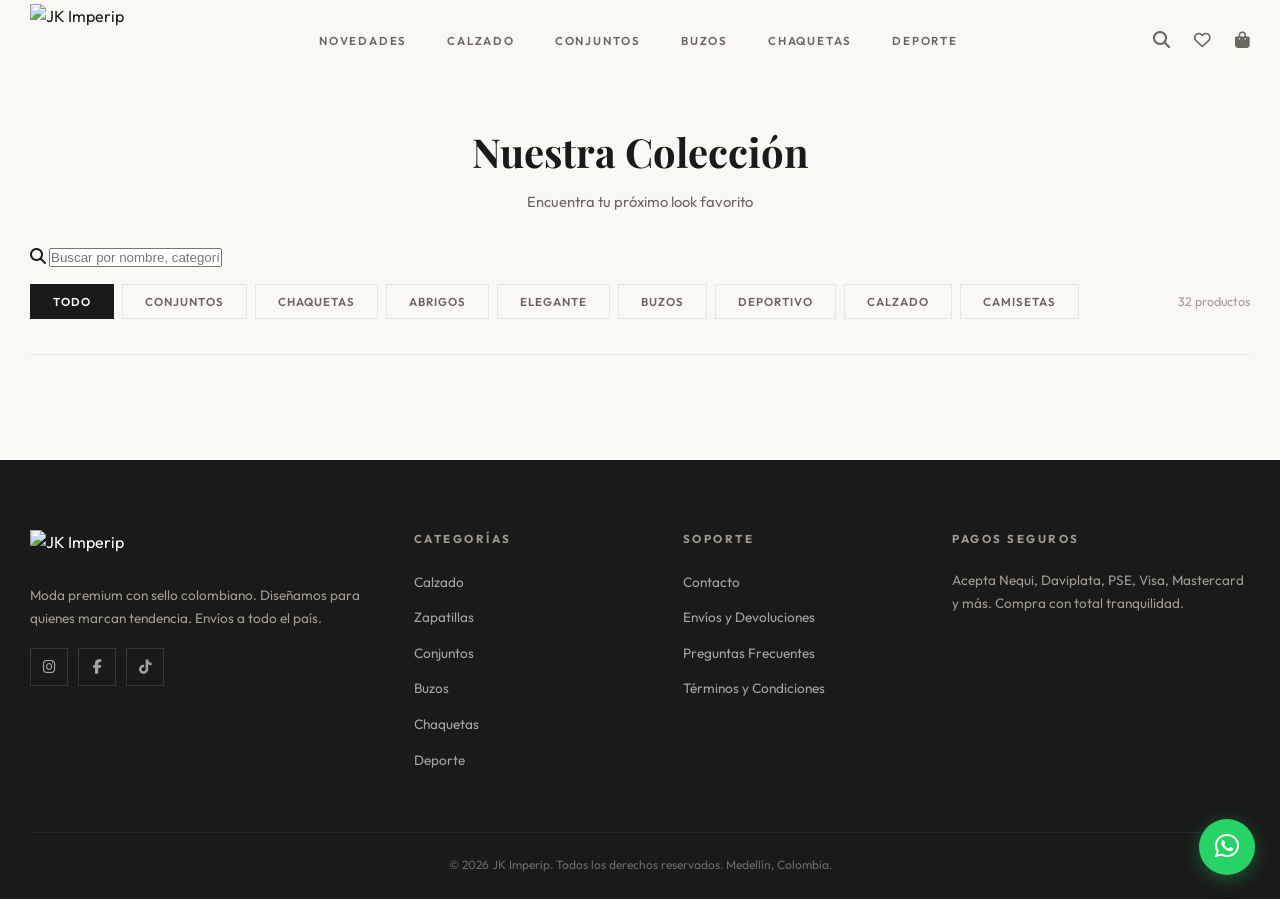
==== commit e46e5ef6: "Add files via upload" ====
--- a/catalogo.html
+++ b/catalogo.html
@@ -1,4 +1,4 @@
-<!DOCTYPE html>
+﻿<!DOCTYPE html>
 <html lang="es">
 
 <head>
@@ -1830,346 +1830,34 @@
             <p>Encuentra tu próximo look favorito</p>
         </div>
 
+        <!-- Search Bar Catalog -->
+        <div class="catalog-search">
+            <div class="catalog-search-inner">
+                <i class="fa-solid fa-magnifying-glass"></i>
+                <input type="text" id="catalogSearchInput" placeholder="Buscar por nombre, categoría, color..."
+                    autocomplete="off">
+                <button class="catalog-search-clear" id="catalogSearchClear" style="display:none"
+                    aria-label="Limpiar"><i class="fa-solid fa-xmark"></i></button>
+            </div>
+        </div>
+
         <div class="filter-bar">
             <div class="filter-tabs">
                 <button class="filter-tab active">Todo</button>
                 <button class="filter-tab">Conjuntos</button>
                 <button class="filter-tab">Chaquetas</button>
-                <button class="filter-tab">Vestidos</button>
-                <button class="filter-tab">Camisas</button>
-                <button class="filter-tab">Jeans</button>
+                <button class="filter-tab">Abrigos</button>
+                <button class="filter-tab">Elegante</button>
+                <button class="filter-tab">Buzos</button>
+                <button class="filter-tab">Deportivo</button>
                 <button class="filter-tab">Calzado</button>
-                <button class="filter-tab">Lencería</button>
-                <button class="filter-tab">Trajes</button>
-                <button class="filter-tab">Accesorios</button>
+                <button class="filter-tab">Camisetas</button>
             </div>
-            <span class="filter-count">17 productos</span>
+            <span class="filter-count" id="filterCount">32 productos</span>
         </div>
 
-        <div class="product-grid">
-            <!-- 1. DÚO POWER SET — Conjunto Deportivo Pareja (Azul/Blanco) -->
-            <div class="pc" data-category="Conjuntos">
-                <div class="pc-img-wrap"><span class="pc-tag">🔥 Hot</span><button class="pc-wish"
-                        aria-label="Favorito"><i class="fa-regular fa-heart"></i></button><img
-                        src="contenido catalogo/IMPERIP CONTENIDO/WhatsApp Image 2026-02-23 at 6.41.14 PM (2).jpeg"
-                        alt="Dúo Power Set — Conjunto Deportivo Pareja Azul/Blanco">
-                    <div class="pc-overlay">
-                        <div class="pc-sizes"><span>S</span><span class="sel">M</span><span>L</span><span>XL</span>
-                        </div><button class="pc-add">LO QUIERO PARA LOS DOS → <i
-                                class="fa-solid fa-chevron-right"></i></button>
-                    </div>
-                </div>
-                <div class="pc-info">
-                    <h3>Dúo Power Set — Conjunto Deportivo Pareja</h3>
-                    <div class="pc-price"><span class="old">$189.900</span><span class="now">$149.900</span></div>
-                    <p class="pc-installment">3x $49.966 sin interés · ⚡ Últimas 12 unidades</p>
-                </div>
-            </div>
-
-            <!-- 2. DÚO POWER SET — Variante Azul/Dorado -->
-            <div class="pc" data-category="Conjuntos">
-                <div class="pc-img-wrap"><span class="pc-tag">Nuevo</span><button class="pc-wish"
-                        aria-label="Favorito"><i class="fa-regular fa-heart"></i></button><img
-                        src="contenido catalogo/IMPERIP CONTENIDO/WhatsApp Image 2026-02-23 at 6.41.14 PM (1).jpeg"
-                        alt="Dúo Power Set — Conjunto Deportivo Pareja Azul/Dorado">
-                    <div class="pc-overlay">
-                        <div class="pc-sizes"><span>S</span><span>M</span><span class="sel">L</span><span>XL</span>
-                        </div><button class="pc-add">LO QUIERO PARA LOS DOS → <i
-                                class="fa-solid fa-chevron-right"></i></button>
-                    </div>
-                </div>
-                <div class="pc-info">
-                    <h3>Dúo Power Set — Azul Marino/Dorado</h3>
-                    <div class="pc-price"><span class="regular">$189.900</span></div>
-                    <p class="pc-installment">3x $63.300 sin interés</p>
-                </div>
-            </div>
-
-            <!-- 3. HERITAGE SHERPA JACKET — Chaqueta Denim Sherpa Afluencia -->
-            <div class="pc" data-category="Chaquetas">
-                <div class="pc-img-wrap"><span class="pc-tag">🔥 Agotada 2 veces</span><button class="pc-wish"
-                        aria-label="Favorito"><i class="fa-regular fa-heart"></i></button><img
-                        src="contenido catalogo/IMPERIP CONTENIDO/WhatsApp Image 2026-02-23 at 6.43.04 PM.jpeg"
-                        alt="Heritage Sherpa Jacket — Chaqueta Denim con Forro Borrego">
-                    <div class="pc-overlay">
-                        <div class="pc-sizes"><span>S</span><span class="sel">M</span><span>L</span><span>XL</span>
-                        </div><button class="pc-add">ESTA CHAQUETA ES MÍA → <i
-                                class="fa-solid fa-chevron-right"></i></button>
-                    </div>
-                </div>
-                <div class="pc-info">
-                    <h3>Heritage Sherpa Jacket — Denim Afluencia</h3>
-                    <div class="pc-price"><span class="regular">$245.000</span></div>
-                    <p class="pc-installment">3x $81.666 sin interés · 📦 Envío gratis</p>
-                </div>
-            </div>
-
-            <!-- 4. RIVIERA KNIT DRESS — Vestido Tejido Off-Shoulder -->
-            <div class="pc" data-category="Vestidos">
-                <div class="pc-img-wrap"><span class="pc-tag">Limitado</span><button class="pc-wish"
-                        aria-label="Favorito"><i class="fa-regular fa-heart"></i></button><img
-                        src="contenido catalogo/IMPERIP CONTENIDO/WhatsApp Image 2026-02-23 at 6.43.03 PM (3).jpeg"
-                        alt="Riviera Knit Dress — Vestido Tejido Off-Shoulder B&W">
-                    <div class="pc-overlay">
-                        <div class="pc-sizes"><span>S</span><span class="sel">M</span><span>L</span>
-                        </div><button class="pc-add">LO NECESITO EN MI CLÓSET → <i
-                                class="fa-solid fa-chevron-right"></i></button>
-                    </div>
-                </div>
-                <div class="pc-info">
-                    <h3>Riviera Knit Dress — Vestido Off-Shoulder</h3>
-                    <div class="pc-price"><span class="regular">$159.900</span></div>
-                    <p class="pc-installment">3x $53.300 sin interés · 💫 No regresa esta temporada</p>
-                </div>
-            </div>
-
-            <!-- 5. SILK EFFECT SHIRT — Camisa Satinada Hombre -->
-            <div class="pc" data-category="Camisas">
-                <div class="pc-img-wrap"><span class="pc-tag">Nuevo</span><button class="pc-wish"
-                        aria-label="Favorito"><i class="fa-regular fa-heart"></i></button><img
-                        src="contenido catalogo/IMPERIP CONTENIDO/WhatsApp Image 2026-02-23 at 6.41.57 PM (3).jpeg"
-                        alt="Silk Effect Shirt — Camisa Satinada Slim Fit Hombre">
-                    <div class="pc-overlay">
-                        <div class="pc-sizes"><span>S</span><span class="sel">M</span><span>L</span><span>XL</span>
-                        </div><button class="pc-add">QUIERO BRILLAR ESTA NOCHE → <i
-                                class="fa-solid fa-chevron-right"></i></button>
-                    </div>
-                </div>
-                <div class="pc-info">
-                    <h3>Silk Effect Shirt — Camisa Satinada Slim Fit</h3>
-                    <div class="pc-price"><span class="regular">$129.900</span></div>
-                    <p class="pc-installment">3x $43.300 sin interés · 🔥 Quedan pocas</p>
-                </div>
-            </div>
-
-            <!-- 6. POWER DUO SET — Conjunto Crop Top + Palazzo -->
-            <div class="pc" data-category="Conjuntos">
-                <div class="pc-img-wrap"><span class="pc-tag">-15%</span><button class="pc-wish"
-                        aria-label="Favorito"><i class="fa-regular fa-heart"></i></button><img
-                        src="contenido catalogo/IMPERIP CONTENIDO/WhatsApp Image 2026-02-23 at 6.51.14 PM.jpeg"
-                        alt="Power Duo Set — Conjunto Crop Top Bustier + Palazzo">
-                    <div class="pc-overlay">
-                        <div class="pc-sizes"><span>S</span><span>M</span><span class="sel">L</span>
-                        </div><button class="pc-add">MI OUTFIT PERFECTO ESTÁ AQUÍ → <i
-                                class="fa-solid fa-chevron-right"></i></button>
-                    </div>
-                </div>
-                <div class="pc-info">
-                    <h3>Power Duo Set — Crop Top + Palazzo B&W</h3>
-                    <div class="pc-price"><span class="old">$179.900</span><span class="now">$152.900</span></div>
-                    <p class="pc-installment">3x $50.966 sin interés · 💎 Solo 20 sets por talla</p>
-                </div>
-            </div>
-
-            <!-- 7. MIDNIGHT LACE SET — Lencería Premium -->
-            <div class="pc" data-category="Lencería">
-                <div class="pc-img-wrap"><span class="pc-tag">Premium</span><button class="pc-wish"
-                        aria-label="Favorito"><i class="fa-regular fa-heart"></i></button><img
-                        src="contenido catalogo/IMPERIP CONTENIDO/WhatsApp Image 2026-02-23 at 6.46.48 PM (3).jpeg"
-                        alt="Midnight Lace Set — Lencería Encaje Premium">
-                    <div class="pc-overlay">
-                        <div class="pc-sizes"><span>S</span><span class="sel">M</span><span>L</span>
-                        </div><button class="pc-add">ME LO MEREZCO → <i class="fa-solid fa-chevron-right"></i></button>
-                    </div>
-                </div>
-                <div class="pc-info">
-                    <h3>Midnight Lace Set — Lencería de Encaje</h3>
-                    <div class="pc-price"><span class="regular">$89.900</span></div>
-                    <p class="pc-installment">3x $29.966 sin interés · 🎀 Empaque discreto</p>
-                </div>
-            </div>
-
-            <!-- 8. STARDUST WIDE JEANS — Jeans Brillantes -->
-            <div class="pc" data-category="Jeans">
-                <div class="pc-img-wrap"><span class="pc-tag">🔥 Trending</span><button class="pc-wish"
-                        aria-label="Favorito"><i class="fa-regular fa-heart"></i></button><img
-                        src="contenido catalogo/IMPERIP CONTENIDO/WhatsApp Image 2026-02-23 at 6.49.40 PM (5).jpeg"
-                        alt="Stardust Wide Jeans — Jeans Glitter Wide-Leg">
-                    <div class="pc-overlay">
-                        <div class="pc-sizes"><span>6</span><span>8</span><span
-                                class="sel">10</span><span>12</span><span>14</span>
-                        </div><button class="pc-add">VOY A BRILLAR → <i class="fa-solid fa-chevron-right"></i></button>
-                    </div>
-                </div>
-                <div class="pc-info">
-                    <h3>Stardust Wide Jeans — Glitter Coating</h3>
-                    <div class="pc-price"><span class="regular">$169.900</span></div>
-                    <p class="pc-installment">3x $56.633 sin interés · ⭐ 300 personas viendo ahora</p>
-                </div>
-            </div>
-
-            <!-- 9. GOLDEN BUCKLE SANDAL — Sandalias Charol -->
-            <div class="pc" data-category="Calzado">
-                <div class="pc-img-wrap"><span class="pc-tag">Nuevo</span><button class="pc-wish"
-                        aria-label="Favorito"><i class="fa-regular fa-heart"></i></button><img
-                        src="contenido catalogo/IMPERIP CONTENIDO/WhatsApp Image 2026-02-23 at 6.43.02 PM.jpeg"
-                        alt="Golden Buckle Sandal — Sandalia Charol Hebilla Dorada">
-                    <div class="pc-overlay">
-                        <div class="pc-sizes"><span>35</span><span>36</span><span
-                                class="sel">37</span><span>38</span><span>39</span>
-                        </div><button class="pc-add">CADA PASO CUENTA → <i
-                                class="fa-solid fa-chevron-right"></i></button>
-                    </div>
-                </div>
-                <div class="pc-info">
-                    <h3>Golden Buckle Sandal — Charol Dorado</h3>
-                    <div class="pc-price"><span class="regular">$139.900</span></div>
-                    <p class="pc-installment">3x $46.633 sin interés</p>
-                </div>
-            </div>
-
-            <!-- 10. STRIDE PRO SNEAKERS — Tenis Premium -->
-            <div class="pc" data-category="Calzado">
-                <div class="pc-img-wrap"><span class="pc-tag">-25%</span><button class="pc-wish"
-                        aria-label="Favorito"><i class="fa-regular fa-heart"></i></button><img
-                        src="contenido catalogo/IMPERIP CONTENIDO/WhatsApp Image 2026-02-23 at 8.58.58 PM.jpeg"
-                        alt="Stride Pro Sneakers — Tenis Premium Blancos">
-                    <div class="pc-overlay">
-                        <div class="pc-sizes"><span>38</span><span>39</span><span
-                                class="sel">40</span><span>41</span><span>42</span>
-                        </div><button class="pc-add">CAMINAR DIFERENTE EMPIEZA HOY → <i
-                                class="fa-solid fa-chevron-right"></i></button>
-                    </div>
-                </div>
-                <div class="pc-info">
-                    <h3>Stride Pro Sneakers — Tenis Premium</h3>
-                    <div class="pc-price"><span class="old">$249.900</span><span class="now">$187.400</span></div>
-                    <p class="pc-installment">3x $62.466 sin interés · 📦 Envío gratis</p>
-                </div>
-            </div>
-
-            <!-- 11. EXECUTIVE FLEX SUIT — Blazer Casual Hombre -->
-            <div class="pc" data-category="Trajes">
-                <div class="pc-img-wrap"><span class="pc-tag">Nuevo</span><button class="pc-wish"
-                        aria-label="Favorito"><i class="fa-regular fa-heart"></i></button><img
-                        src="contenido catalogo/IMPERIP CONTENIDO/WhatsApp Image 2026-02-23 at 6.46.52 PM.jpeg"
-                        alt="Executive Flex Suit — Traje Casual Anti-arrugas">
-                    <div class="pc-overlay">
-                        <div class="pc-sizes"><span>S</span><span class="sel">M</span><span>L</span><span>XL</span>
-                        </div><button class="pc-add">VESTIR BIEN ES NEGOCIO → <i
-                                class="fa-solid fa-chevron-right"></i></button>
-                    </div>
-                </div>
-                <div class="pc-info">
-                    <h3>Executive Flex Suit — Traje Casual 2 Piezas</h3>
-                    <div class="pc-price"><span class="regular">$289.900</span></div>
-                    <p class="pc-installment">3x $96.633 sin interés · 🧳 Travel-friendly</p>
-                </div>
-            </div>
-
-            <!-- 12. CLOUD DENIM JACKET — Chaqueta Denim Blanca -->
-            <div class="pc" data-category="Chaquetas">
-                <div class="pc-img-wrap"><span class="pc-tag">Nuevo</span><button class="pc-wish"
-                        aria-label="Favorito"><i class="fa-regular fa-heart"></i></button><img
-                        src="contenido catalogo/IMPERIP CONTENIDO/WhatsApp Image 2026-02-23 at 6.51.16 PM.jpeg"
-                        alt="Cloud Denim Jacket — Chaqueta Jean Blanca">
-                    <div class="pc-overlay">
-                        <div class="pc-sizes"><span>S</span><span>M</span><span class="sel">L</span><span>XL</span>
-                        </div><button class="pc-add">ATRÉVETE AL BLANCO → <i
-                                class="fa-solid fa-chevron-right"></i></button>
-                    </div>
-                </div>
-                <div class="pc-info">
-                    <h3>Cloud Denim Jacket — Chaqueta Blanca Premium</h3>
-                    <div class="pc-price"><span class="regular">$179.900</span></div>
-                    <p class="pc-installment">3x $59.966 sin interés</p>
-                </div>
-            </div>
-
-            <!-- 13. ROUGE STATEMENT BAG — Bolso Rojo -->
-            <div class="pc" data-category="Accesorios">
-                <div class="pc-img-wrap"><span class="pc-tag">Exclusivo</span><button class="pc-wish"
-                        aria-label="Favorito"><i class="fa-regular fa-heart"></i></button><img
-                        src="contenido catalogo/IMPERIP CONTENIDO/WhatsApp Image 2026-02-23 at 7.01.14 PM.jpeg"
-                        alt="Rouge Statement Bag — Bolso Rojo Intenso">
-                    <div class="pc-overlay">
-                        <div class="pc-sizes"><span>Único</span>
-                        </div><button class="pc-add">EL ROJO ME DEFINE → <i
-                                class="fa-solid fa-chevron-right"></i></button>
-                    </div>
-                </div>
-                <div class="pc-info">
-                    <h3>Rouge Statement Bag — Bolso Rojo Power</h3>
-                    <div class="pc-price"><span class="regular">$119.900</span></div>
-                    <p class="pc-installment">3x $39.966 sin interés · ❤️ El color del poder</p>
-                </div>
-            </div>
-
-            <!-- 14. TRENCH COAT CLÁSICO — Gabardina Doble Botonadura -->
-            <div class="pc" data-category="Chaquetas">
-                <div class="pc-img-wrap"><span class="pc-tag">Premium</span><button class="pc-wish"
-                        aria-label="Favorito"><i class="fa-regular fa-heart"></i></button><img
-                        src="contenido catalogo/IMPERIP CONTENIDO/WhatsApp Image 2026-02-23 at 6.43.03 PM.jpeg"
-                        alt="Trench Coat Heritage — Gabardina Beige Doble Botonadura">
-                    <div class="pc-overlay">
-                        <div class="pc-sizes"><span>S</span><span class="sel">M</span><span>L</span><span>XL</span>
-                        </div><button class="pc-add">LA ELEGANCIA NO ESPERA → <i
-                                class="fa-solid fa-chevron-right"></i></button>
-                    </div>
-                </div>
-                <div class="pc-info">
-                    <h3>Trench Coat Heritage — Gabardina Beige</h3>
-                    <div class="pc-price"><span class="regular">$329.900</span></div>
-                    <p class="pc-installment">3x $109.966 sin interés · 💎 Pieza de inversión</p>
-                </div>
-            </div>
-
-            <!-- 15. VESTIDO CUT-OUT ROJO — Bodycon con Detalles -->
-            <div class="pc" data-category="Vestidos">
-                <div class="pc-img-wrap"><span class="pc-tag">🔥 Hot</span><button class="pc-wish"
-                        aria-label="Favorito"><i class="fa-regular fa-heart"></i></button><img
-                        src="contenido catalogo/IMPERIP CONTENIDO/WhatsApp Image 2026-02-23 at 6.54.16 PM.jpeg"
-                        alt="Vestido Cut-Out Statement — Bodycon con Detalles">
-                    <div class="pc-overlay">
-                        <div class="pc-sizes"><span>S</span><span class="sel">M</span><span>L</span>
-                        </div><button class="pc-add">ESTA NOCHE ES MÍA → <i
-                                class="fa-solid fa-chevron-right"></i></button>
-                    </div>
-                </div>
-                <div class="pc-info">
-                    <h3>Vestido Cut-Out Statement — Bodycon Night</h3>
-                    <div class="pc-price"><span class="regular">$149.900</span></div>
-                    <p class="pc-installment">3x $49.966 sin interés · ⚡ Se agota rápido</p>
-                </div>
-            </div>
-
-            <!-- 16. CORSET CUERO — Bustier de Cuero Negro -->
-            <div class="pc" data-category="Accesorios">
-                <div class="pc-img-wrap"><span class="pc-tag">Edición Limitada</span><button class="pc-wish"
-                        aria-label="Favorito"><i class="fa-regular fa-heart"></i></button><img
-                        src="contenido catalogo/IMPERIP CONTENIDO/WhatsApp Image 2026-02-23 at 6.46.48 PM.jpeg"
-                        alt="Corset de Cuero — Bustier Statement Negro">
-                    <div class="pc-overlay">
-                        <div class="pc-sizes"><span>S</span><span class="sel">M</span><span>L</span>
-                        </div><button class="pc-add">ATRÉVETE → <i class="fa-solid fa-chevron-right"></i></button>
-                    </div>
-                </div>
-                <div class="pc-info">
-                    <h3>Corset de Cuero — Bustier Statement Negro</h3>
-                    <div class="pc-price"><span class="regular">$159.900</span></div>
-                    <p class="pc-installment">3x $53.300 sin interés · 🖤 Bold & Beautiful</p>
-                </div>
-            </div>
-
-            <!-- 17. TACONES ELEGANTES — Zapatos de Tacón -->
-            <div class="pc" data-category="Calzado">
-                <div class="pc-img-wrap"><span class="pc-tag">Nuevo</span><button class="pc-wish"
-                        aria-label="Favorito"><i class="fa-regular fa-heart"></i></button><img
-                        src="contenido catalogo/IMPERIP CONTENIDO/WhatsApp Image 2026-02-23 at 7.04.29 PM.jpeg"
-                        alt="Tacones Elegance — Zapatos de Tacón Premium">
-                    <div class="pc-overlay">
-                        <div class="pc-sizes"><span>35</span><span>36</span><span
-                                class="sel">37</span><span>38</span><span>39</span>
-                        </div><button class="pc-add">ELEGANCIA EN CADA PASO → <i
-                                class="fa-solid fa-chevron-right"></i></button>
-                    </div>
-                </div>
-                <div class="pc-info">
-                    <h3>Tacones Elegance — Zapatos Premium</h3>
-                    <div class="pc-price"><span class="old">$199.900</span><span class="now">$159.900</span></div>
-                    <p class="pc-installment">3x $53.300 sin interés · -20% hoy</p>
-                </div>
-            </div>
+        <div class="product-grid" id="productGrid">
+            <!-- Products will be dynamically rendered by productos-db.js -->
         </div>
     </div>
 
@@ -2789,4 +2477,4 @@
     </script>
 </body>
 
-</html>+</html>
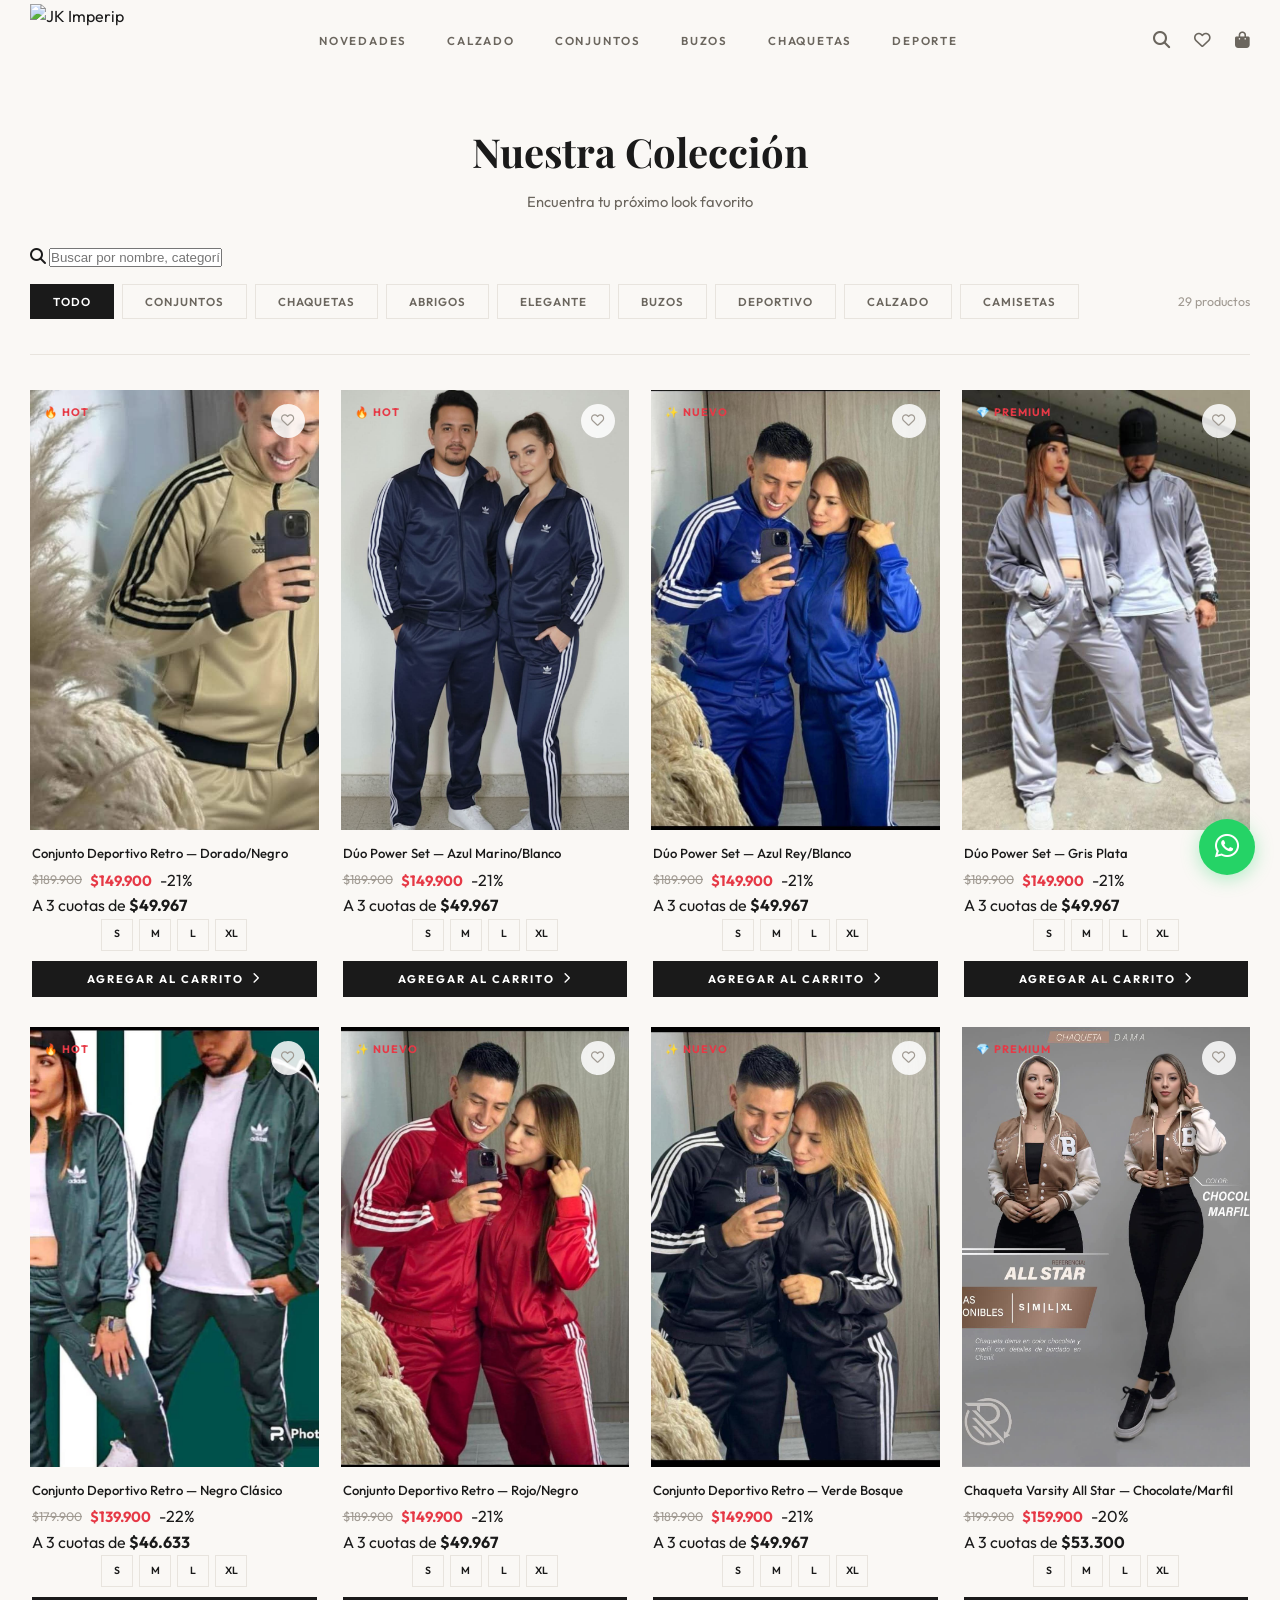
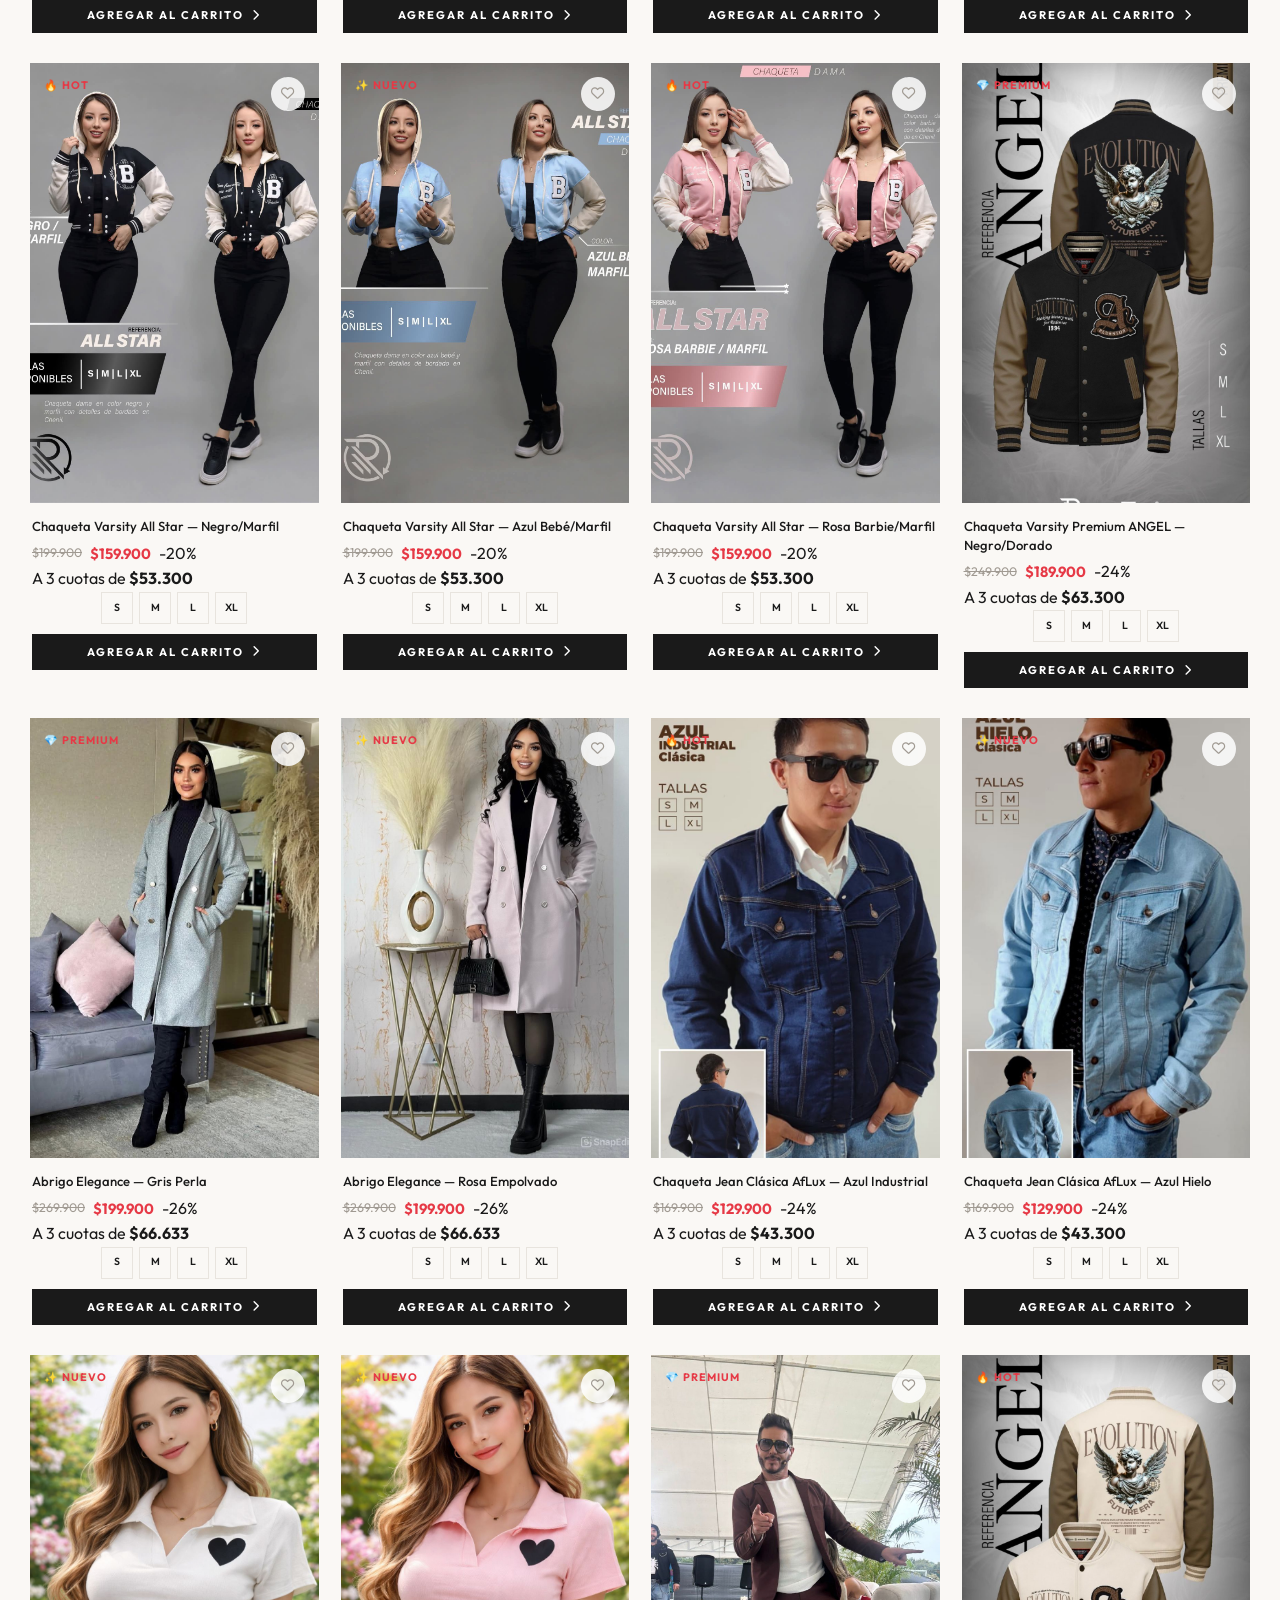
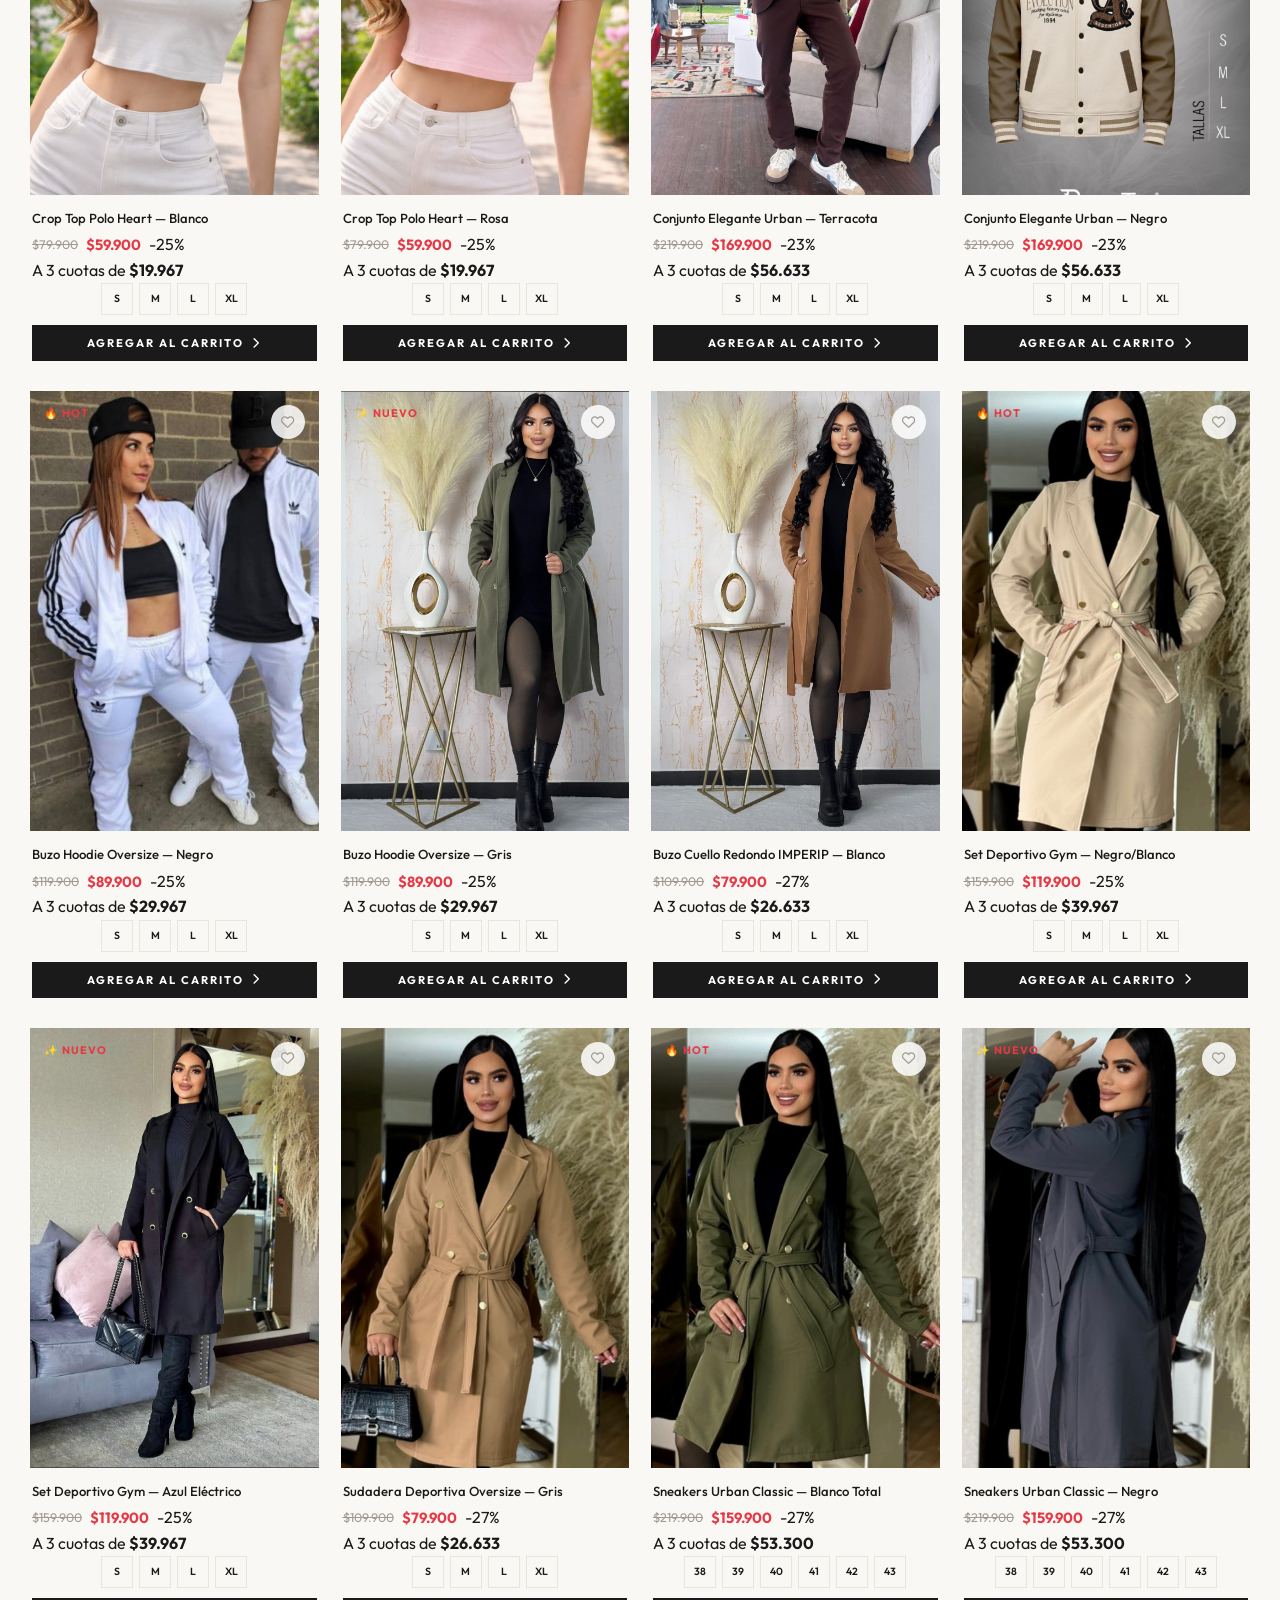
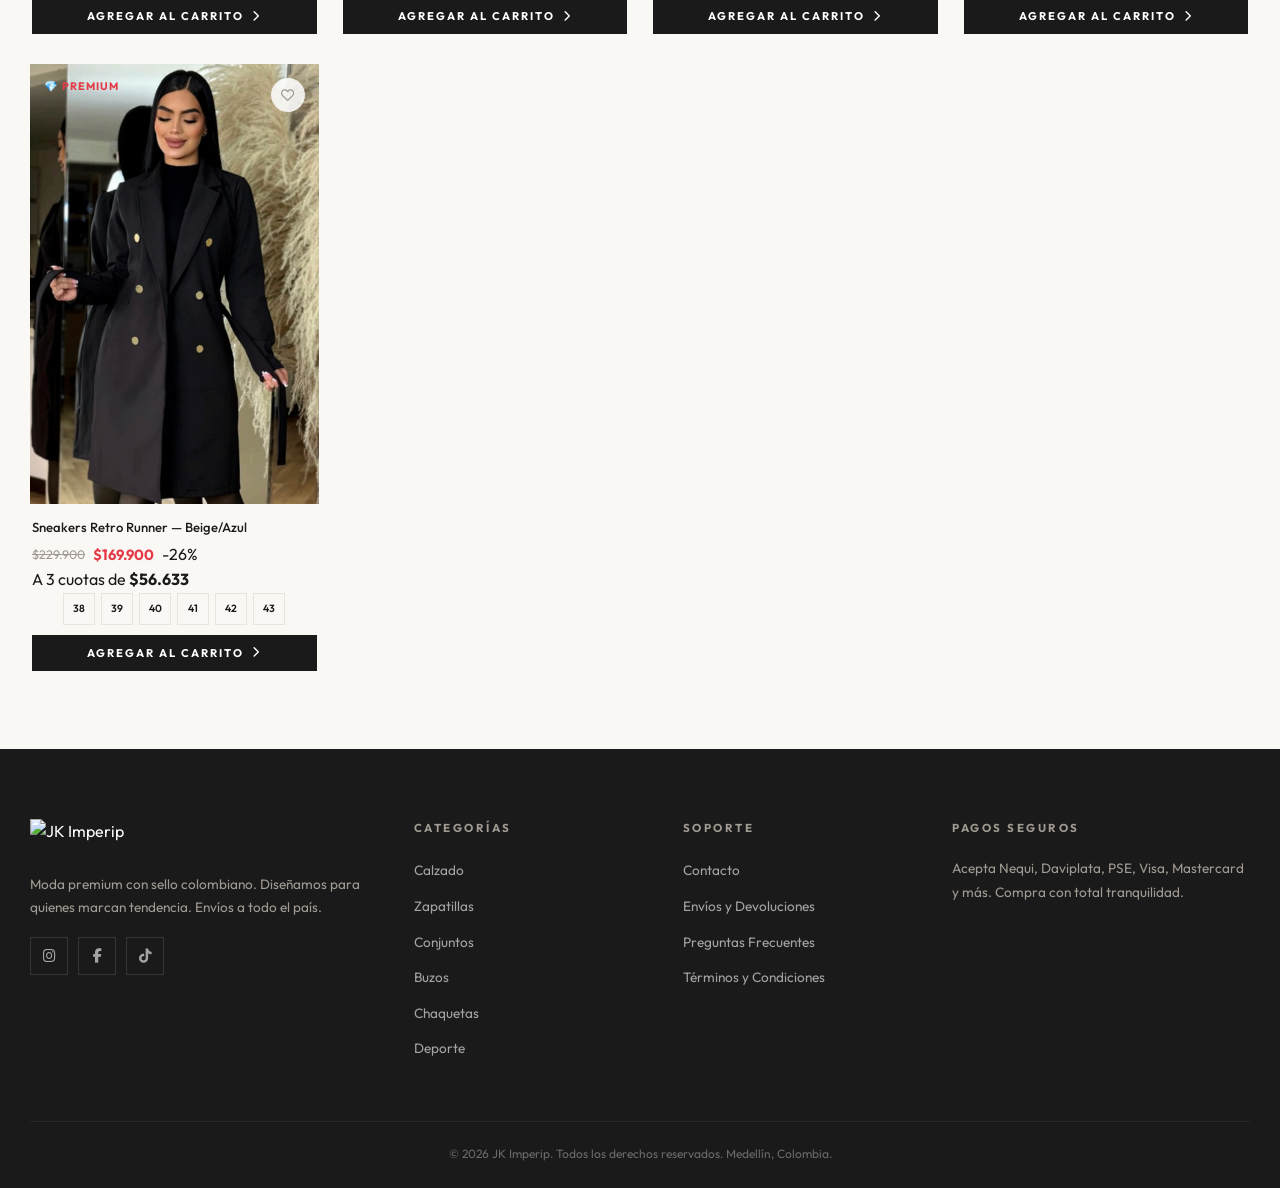
==== commit b3a7e37b: "Add files via upload" ====
--- a/catalogo.html
+++ b/catalogo.html
@@ -1979,39 +1979,145 @@
         </div>
     </div>
 
+    <script src="productos-db.js"></script>
     <script>
         document.addEventListener('DOMContentLoaded', function () {
+            // ── HAMBURGER & SCROLL ──
             var hb = document.getElementById('hamburger'), mm = document.getElementById('mobileMenu');
             hb.addEventListener('click', function () { hb.classList.toggle('active'); mm.classList.toggle('open'); document.body.style.overflow = mm.classList.contains('open') ? 'hidden' : ''; });
             window.addEventListener('scroll', function () { document.getElementById('header').classList.toggle('scrolled', window.scrollY > 40); });
-            var hearts = document.querySelectorAll('.pc-wish');
-            for (var h = 0; h < hearts.length; h++) { hearts[h].addEventListener('click', function () { this.classList.toggle('liked'); var ic = this.querySelector('i'); if (this.classList.contains('liked')) { ic.classList.remove('fa-regular'); ic.classList.add('fa-solid'); } else { ic.classList.remove('fa-solid'); ic.classList.add('fa-regular'); } }); }
-            var sizes = document.querySelectorAll('.pc-sizes span');
-            for (var s = 0; s < sizes.length; s++) { sizes[s].addEventListener('click', function (e) { e.stopPropagation(); var sb = this.parentElement.querySelectorAll('span'); for (var k = 0; k < sb.length; k++)sb[k].classList.remove('sel'); this.classList.add('sel'); }); }
-
-            // ── FILTER TABS FUNCTIONALITY ──
+
+            // ══════════════════════════════════════════════
+            // DYNAMIC PRODUCT RENDERING FROM PRODUCTOS_DB
+            // ══════════════════════════════════════════════
+            var productGrid = document.getElementById('productGrid');
+            var filterCount = document.querySelector('.filter-count');
+            var activeCategory = 'Todo';
+            var activeSearch = '';
+
+            function createProductCard(p) {
+                var card = document.createElement('div');
+                card.className = 'pc';
+                card.setAttribute('data-category', p.categoria);
+                card.setAttribute('data-id', p.id);
+
+                var discount = p.precioAnterior ? Math.round((1 - p.precio / p.precioAnterior) * 100) : 0;
+                var cuota3 = formatPrecio(Math.round(p.precio / 3));
+
+                var html = '';
+                html += '<div class="pc-img-wrap">';
+                html += '<img src="' + p.imagen + '" alt="' + p.nombre + '" loading="lazy">';
+                if (p.tag) html += '<span class="pc-tag">' + p.tag + '</span>';
+                html += '<button class="pc-wish" aria-label="Favorito"><i class="fa-regular fa-heart"></i></button>';
+                html += '</div>';
+                html += '<div class="pc-info">';
+                html += '<h3>' + p.nombre + '</h3>';
+                html += '<div class="pc-price">';
+                if (p.precioAnterior) {
+                    html += '<span class="old">' + formatPrecio(p.precioAnterior) + '</span>';
+                    html += '<span class="now">' + formatPrecio(p.precio) + '</span>';
+                    html += '<span class="off">-' + discount + '%</span>';
+                } else {
+                    html += '<span class="regular">' + formatPrecio(p.precio) + '</span>';
+                }
+                html += '</div>';
+                html += '<div class="pc-installments"><span class="addi-badge">A</span> 3 cuotas de <strong>' + cuota3 + '</strong></div>';
+                if (p.tallas && p.tallas.length > 0) {
+                    html += '<div class="pc-sizes">';
+                    for (var t = 0; t < p.tallas.length; t++) {
+                        html += '<span>' + p.tallas[t] + '</span>';
+                    }
+                    html += '</div>';
+                }
+                html += '<button class="pc-add">Agregar al Carrito <i class="fa-solid fa-chevron-right"></i></button>';
+                html += '</div>';
+
+                card.innerHTML = html;
+                return card;
+            }
+
+            function renderProducts(products) {
+                productGrid.innerHTML = '';
+                if (products.length === 0) {
+                    productGrid.innerHTML = '<div style="grid-column:1/-1;text-align:center;padding:60px 20px;color:var(--text-light,#999)"><i class="fa-solid fa-search" style="font-size:2rem;margin-bottom:12px;display:block"></i><h3 style="margin-bottom:8px">No encontramos productos</h3><p>Intenta con otra búsqueda o categoría</p></div>';
+                }
+                for (var i = 0; i < products.length; i++) {
+                    var card = createProductCard(products[i]);
+                    card.style.animation = 'fadeIn 0.4s ease ' + (i * 0.03) + 's both';
+                    productGrid.appendChild(card);
+                }
+                if (filterCount) filterCount.textContent = products.length + ' producto' + (products.length !== 1 ? 's' : '');
+                // Sync wishlist hearts after rendering
+                if (typeof syncCardHearts === 'function') syncCardHearts();
+            }
+
+            function applyFilters() {
+                var results = window.PRODUCTOS_DB || [];
+                if (activeCategory && activeCategory !== 'Todo') {
+                    results = filtrarPorCategoria(activeCategory);
+                }
+                if (activeSearch && activeSearch.length >= 2) {
+                    var searchResults = buscarProductos(activeSearch);
+                    if (activeCategory && activeCategory !== 'Todo') {
+                        var filtered = [];
+                        for (var i = 0; i < searchResults.length; i++) {
+                            if (searchResults[i].categoria === activeCategory) filtered.push(searchResults[i]);
+                        }
+                        results = filtered;
+                    } else {
+                        results = searchResults;
+                    }
+                }
+                renderProducts(results);
+            }
+
+            // ── FILTER TABS ──
             var filterTabs = document.querySelectorAll('.filter-tab');
-            var filterCount = document.querySelector('.filter-count');
-            var productCards = document.querySelectorAll('.pc');
             for (var ft = 0; ft < filterTabs.length; ft++) {
                 filterTabs[ft].addEventListener('click', function () {
                     for (var t = 0; t < filterTabs.length; t++) filterTabs[t].classList.remove('active');
                     this.classList.add('active');
-                    var category = this.textContent;
-                    var visibleCount = 0;
-                    for (var p = 0; p < productCards.length; p++) {
-                        var card = productCards[p];
-                        if (category === 'Todo' || card.getAttribute('data-category') === category) {
-                            card.style.display = '';
-                            card.style.animation = 'fadeIn 0.4s ease';
-                            visibleCount++;
-                        } else {
-                            card.style.display = 'none';
-                        }
-                    }
-                    if (filterCount) filterCount.textContent = visibleCount + ' producto' + (visibleCount !== 1 ? 's' : '');
+                    activeCategory = this.textContent.trim();
+                    applyFilters();
                 });
             }
+
+            // ── SEARCH BAR ──
+            var searchInput = document.getElementById('catalogSearchInput');
+            if (searchInput) {
+                var searchTimer = null;
+                searchInput.addEventListener('input', function () {
+                    var val = this.value.trim();
+                    clearTimeout(searchTimer);
+                    searchTimer = setTimeout(function () {
+                        activeSearch = val;
+                        applyFilters();
+                    }, 300);
+                });
+            }
+
+            // ── EVENT DELEGATION ON PRODUCT GRID ──
+            productGrid.addEventListener('click', function (e) {
+                // Size selection
+                var sizeSpan = e.target.closest('.pc-sizes span');
+                if (sizeSpan) {
+                    e.stopPropagation();
+                    var siblings = sizeSpan.parentElement.querySelectorAll('span');
+                    for (var k = 0; k < siblings.length; k++) siblings[k].classList.remove('sel');
+                    sizeSpan.classList.add('sel');
+                    return;
+                }
+                // Wish heart (handled by wishlist IIFE via delegation, skip here)
+                if (e.target.closest('.pc-wish')) return;
+                // Add to cart (handled by cart IIFE via delegation, skip here)
+                if (e.target.closest('.pc-add')) return;
+                // Card click → open modal
+                var card = e.target.closest('.pc');
+                if (card) openProductModal(card);
+            });
+
+            // ── INITIAL RENDER ──
+            applyFilters();
 
             // ── PRODUCT DETAIL MODAL ──
             var pdmOverlay = document.getElementById('pdmOverlay'), pdmClose = document.getElementById('pdmClose'), pdmMainImg = document.getElementById('pdmMainImg'), pdmThumbs = document.getElementById('pdmThumbs'), pdmTitle = document.getElementById('pdmTitle'), pdmBreadcrumb = document.getElementById('pdmBreadcrumb'), pdmRef = document.getElementById('pdmRef'), pdmPriceNow = document.getElementById('pdmPriceNow'), pdmPriceOld = document.getElementById('pdmPriceOld'), pdmDiscount = document.getElementById('pdmDiscount'), pdmSizes = document.getElementById('pdmSizes'), pdmQtyVal = document.getElementById('pdmQtyVal'), pdmWaBtn = document.getElementById('pdmWaBtn'), pdmWish = document.getElementById('pdmWish'), pdmDetailsToggle = document.getElementById('pdmDetailsToggle'), pdmDetailsBody = document.getElementById('pdmDetailsBody');
@@ -2031,11 +2137,9 @@
                 pdmWaBtn.href = 'https://wa.me/573002963698?text=' + encodeURIComponent('Hola JK Imperip, me interesa: ' + name + (selectedSize ? ' (Talla ' + selectedSize + ')' : '') + '. ¿Está disponible?');
                 pdmQtyVal.textContent = '1'; pdmOverlay.classList.add('open'); document.body.style.overflow = 'hidden'
             }
-            // Expose globally for wishlist drawer
             window.__openProductModal = openProductModal;
             function goToImg(idx) { currentImgIndex = idx; pdmMainImg.src = currentImages[idx]; var thumbs = pdmThumbs.querySelectorAll('.pdm-thumb'); for (var ti = 0; ti < thumbs.length; ti++)thumbs[ti].classList.toggle('active', ti === idx) }
             function closeProductModal() { pdmOverlay.classList.remove('open'); document.body.style.overflow = '' }
-            var allCards = document.querySelectorAll('.pc'); for (var ci = 0; ci < allCards.length; ci++) { allCards[ci].addEventListener('click', function (e) { if (e.target.closest('.pc-wish') || e.target.closest('.pc-add')) return; openProductModal(this) }) }
             pdmClose.addEventListener('click', closeProductModal);
             pdmOverlay.addEventListener('click', function (e) { if (e.target === pdmOverlay) closeProductModal() });
             document.addEventListener('keydown', function (e) { if (e.key === 'Escape' && pdmOverlay.classList.contains('open')) closeProductModal() });
@@ -2205,11 +2309,14 @@
                 }
             });
 
-            var allHearts = document.querySelectorAll('.pc-wish');
-            for (var h = 0; h < allHearts.length; h++) {
-                allHearts[h].addEventListener('click', function (e) {
+            // ── Event delegation for wishlist hearts on dynamic cards ──
+            var pgGrid = document.getElementById('productGrid');
+            if (pgGrid) {
+                pgGrid.addEventListener('click', function (e) {
+                    var wishBtn = e.target.closest('.pc-wish');
+                    if (!wishBtn) return;
                     e.stopPropagation();
-                    var card = this.closest('.pc');
+                    var card = wishBtn.closest('.pc');
                     if (!card) return;
                     var name = card.querySelector('.pc-info h3').textContent;
                     var imgEl = card.querySelector('.pc-img-wrap img');
@@ -2217,9 +2324,9 @@
                     var img = imgEl ? imgEl.src : '';
                     var price = priceEl ? priceEl.textContent : '';
 
-                    this.classList.toggle('liked');
-                    var icon = this.querySelector('i');
-                    if (this.classList.contains('liked')) {
+                    wishBtn.classList.toggle('liked');
+                    var icon = wishBtn.querySelector('i');
+                    if (wishBtn.classList.contains('liked')) {
                         icon.classList.remove('fa-regular');
                         icon.classList.add('fa-solid');
                         addToWishlist({ name: name, img: img, price: price });
@@ -2396,12 +2503,14 @@
                 if (e.key === 'Escape' && ctOverlay && ctOverlay.classList.contains('open')) closeCartDrawer();
             });
 
-            // ── Hook "Agregar al Carrito" on product cards (.pc-add) ──
-            var allAddBtns = document.querySelectorAll('.pc-add');
-            for (var a = 0; a < allAddBtns.length; a++) {
-                allAddBtns[a].addEventListener('click', function (e) {
+            // ── Event delegation for "Agregar al Carrito" on dynamic product cards ──
+            var pgGridCart = document.getElementById('productGrid');
+            if (pgGridCart) {
+                pgGridCart.addEventListener('click', function (e) {
+                    var addBtn = e.target.closest('.pc-add');
+                    if (!addBtn) return;
                     e.stopPropagation();
-                    var card = this.closest('.pc');
+                    var card = addBtn.closest('.pc');
                     if (!card) return;
                     var name = card.querySelector('.pc-info h3').textContent;
                     var imgEl = card.querySelector('.pc-img-wrap img');
@@ -2410,9 +2519,8 @@
                     var activeSz = card.querySelector('.pc-sizes span.sel');
                     if (activeSz) selectedSize = activeSz.textContent;
                     addToCart({ name: name, img: imgEl ? imgEl.src : '', price: priceEl ? priceEl.textContent : '', size: selectedSize, qty: 1 });
-                    this.textContent = '✓ Agregado';
-                    var btn = this;
-                    setTimeout(function () { btn.innerHTML = 'Agregar al Carrito <i class="fa-solid fa-chevron-right"></i>'; }, 1200);
+                    addBtn.textContent = '✓ Agregado';
+                    setTimeout(function () { addBtn.innerHTML = 'Agregar al Carrito <i class="fa-solid fa-chevron-right"></i>'; }, 1200);
                     openCartDrawer();
                 });
             }
@@ -2448,28 +2556,7 @@
                 });
             }
 
-            // ── FILTER TABS ──
-            var filterTabs = document.querySelectorAll('.filter-tab');
-            var filterCount = document.querySelector('.filter-count');
-            var allProducts = document.querySelectorAll('.pc');
-            for (var ft = 0; ft < filterTabs.length; ft++) {
-                filterTabs[ft].addEventListener('click', function () {
-                    for (var j = 0; j < filterTabs.length; j++) filterTabs[j].classList.remove('active');
-                    this.classList.add('active');
-                    var category = this.textContent.trim();
-                    var visible = 0;
-                    for (var p = 0; p < allProducts.length; p++) {
-                        var cat = allProducts[p].getAttribute('data-category') || '';
-                        if (category === 'Todo' || cat.indexOf(category) >= 0) {
-                            allProducts[p].style.display = '';
-                            visible++;
-                        } else {
-                            allProducts[p].style.display = 'none';
-                        }
-                    }
-                    if (filterCount) filterCount.textContent = visible + ' producto' + (visible !== 1 ? 's' : '');
-                });
-            }
+            // ── FILTER TABS (handled by main script via applyFilters) ──
 
             // ── Init ──
             updateCartBadge();
@@ -2477,4 +2564,4 @@
     </script>
 </body>
 
-</html>
+</html>
